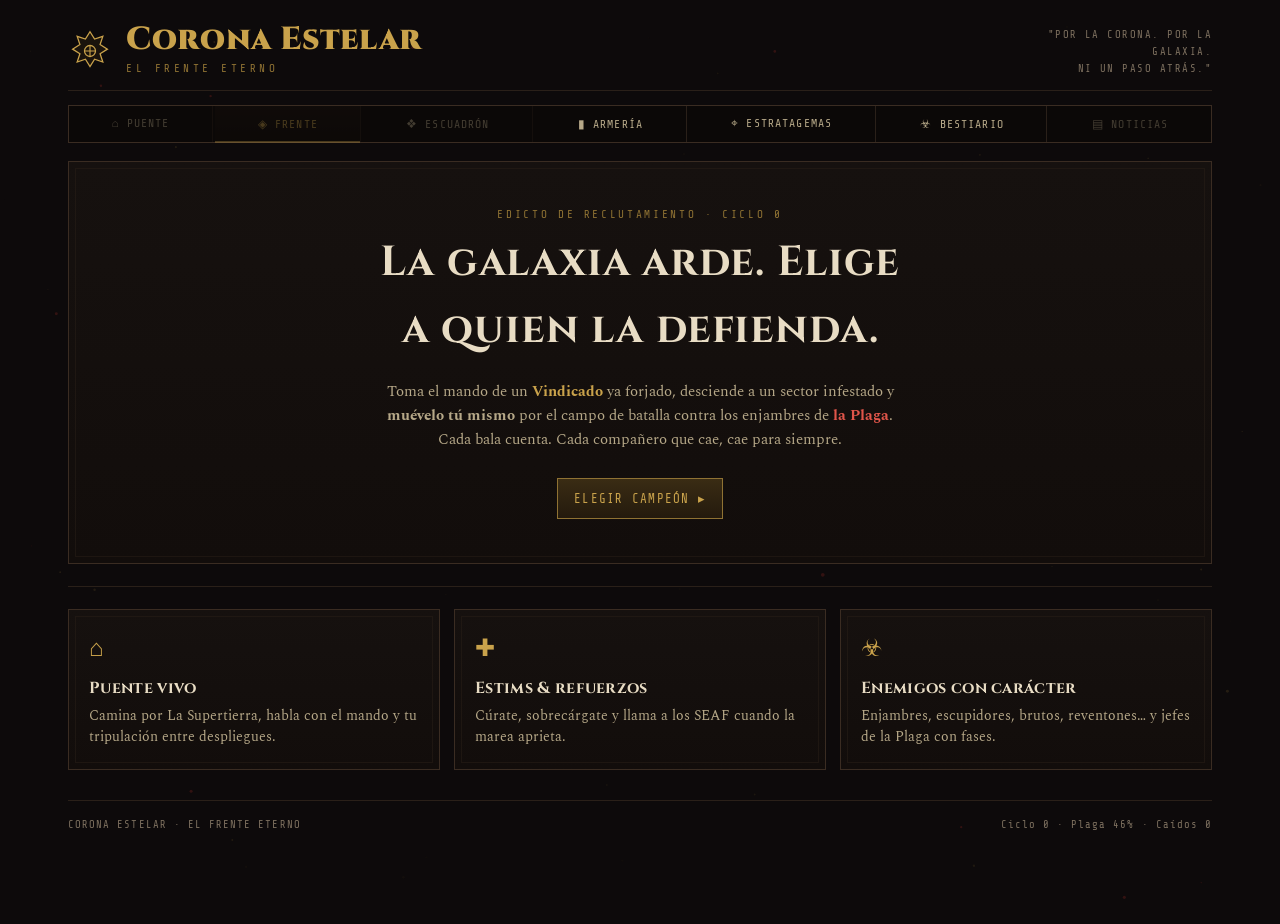
==== corona-estelar.html @ bea24ed5 "Add hidden easter egg linking to the Corona Estelar game Bundle the user's game (from the dnd-helldi" ====
<!DOCTYPE html>
<html lang="es">
<head>
<meta charset="utf-8">
<meta name="viewport" content="width=device-width, initial-scale=1">
<title>Corona Estelar</title>
<meta name="description" content="Shooter táctico top-down de guerra galáctica: mueve a tu Vindicado, elige base y armas, enfréntate a enjambres, brutos y jefes de la Plaga en un frente compartido." />
<style>
  @import url('https://fonts.googleapis.com/css2?family=Cinzel:wght@500;700;900&family=Spectral:ital,wght@0,400;0,600;1,400&family=Share+Tech+Mono&display=swap');
  :root{
    --void:#0d0a0b; --panel:#16110f; --panel-2:#1e1714; --line:#3a2c22; --line-soft:#2a2019;
    --gold:#c9a24b; --gold-dim:#8f7233; --crimson:#b3312b; --crimson-lit:#e0554a;
    --plague:#4fd6b8; --plague-dim:#2f8f79; --parch:#e8dcc4; --parch-dim:#b6a888; --ash:#7c6f5e;
    --ok:#7fb069; --warn:#d99a2b; --bad:#cf4b3f;
    --mono:'Share Tech Mono',ui-monospace,monospace; --serif:'Spectral',Georgia,serif; --display:'Cinzel',serif;
    --maxw:1180px;
  }
  *{box-sizing:border-box}
  html{scroll-behavior:smooth}
  body{margin:0;background:var(--void);color:var(--parch);font-family:var(--serif);line-height:1.6;-webkit-font-smoothing:antialiased}
  #stars{position:fixed;inset:0;z-index:0;pointer-events:none;opacity:.45}
  .app{position:relative;z-index:1;max-width:var(--maxw);margin:0 auto;padding:0 18px 90px}
  a{color:var(--gold)}
  h1,h2,h3{font-family:var(--display);text-wrap:balance;margin:0;letter-spacing:.02em}
  .mono{font-family:var(--mono)}
  .label{font-family:var(--mono);text-transform:uppercase;letter-spacing:.18em;font-size:11px;color:var(--ash)}
  .gold{color:var(--gold)}.crimson{color:var(--crimson-lit)}.plague{color:var(--plague)}.dim{color:var(--ash)}

  header.top{padding:24px 0 12px;border-bottom:1px solid var(--line-soft);margin-bottom:14px;display:flex;align-items:flex-end;justify-content:space-between;gap:16px;flex-wrap:wrap}
  .brand{display:flex;align-items:center;gap:14px}
  .sigil{width:44px;height:44px;flex:none}
  .brand h1{font-size:clamp(22px,4vw,32px);font-weight:900;color:var(--gold);line-height:1}
  .brand .sub{font-family:var(--mono);font-size:11px;letter-spacing:.32em;color:var(--gold-dim);text-transform:uppercase;margin-top:4px}
  .oath{font-family:var(--mono);font-size:10.5px;letter-spacing:.14em;color:var(--ash);max-width:230px;text-align:right}

  nav.tabs{display:flex;flex-wrap:wrap;gap:2px;margin-bottom:18px;border:1px solid var(--line);background:#0b0807}
  nav.tabs button{flex:1 1 auto;background:transparent;border:0;border-right:1px solid var(--line-soft);color:var(--parch-dim);font-family:var(--mono);text-transform:uppercase;letter-spacing:.1em;font-size:11.5px;padding:11px 8px;cursor:pointer;transition:.15s;position:relative;white-space:nowrap}
  nav.tabs button:last-child{border-right:0}
  nav.tabs button:hover{color:var(--parch);background:#120d0b}
  nav.tabs button[aria-current="true"]{color:var(--gold);background:linear-gradient(180deg,#1b1310,#120d0b)}
  nav.tabs button[aria-current="true"]::after{content:"";position:absolute;left:0;right:0;bottom:-1px;height:2px;background:var(--gold)}
  nav.tabs button:disabled{opacity:.32;cursor:not-allowed}

  .hud{display:grid;grid-template-columns:1.3fr 1fr;gap:12px;margin-bottom:20px}
  .vitals{display:flex;gap:18px;flex-wrap:wrap;align-items:center}
  .avatar{width:44px;height:44px;border:1px solid var(--line);background:#0b0807;display:grid;place-items:center;font-size:22px;flex:none}
  .vitals .who .name{font-family:var(--display);font-weight:700;font-size:17px;color:var(--parch)}
  .vitals .who .role{font-family:var(--mono);font-size:10.5px;letter-spacing:.1em;color:var(--ash);text-transform:uppercase}
  .meters{display:flex;gap:16px;flex-wrap:wrap;flex:1;min-width:180px}
  .meter{flex:1;min-width:110px}
  .meter .cap{display:flex;justify-content:space-between;font-family:var(--mono);font-size:10.5px;letter-spacing:.08em;color:var(--ash);margin-bottom:4px}
  .bar{height:8px;background:#0b0807;border:1px solid var(--line-soft);overflow:hidden}
  .bar > i{display:block;height:100%;transition:width .4s ease}
  .bar.hp > i{background:linear-gradient(90deg,var(--crimson),var(--crimson-lit))}
  .bar.moral > i{background:linear-gradient(90deg,var(--gold-dim),var(--gold))}
  .bar.lib > i{background:linear-gradient(90deg,var(--plague-dim),var(--plague))}

  .card{background:linear-gradient(180deg,var(--panel),#120d0b);border:1px solid var(--line);position:relative}
  .card::before{content:"";position:absolute;top:6px;left:6px;right:6px;bottom:6px;border:1px solid var(--line-soft);pointer-events:none;opacity:.5}
  .pad{padding:20px}
  .grid{display:grid;gap:14px}
  .g2{grid-template-columns:repeat(2,1fr)} .g3{grid-template-columns:repeat(3,1fr)}
  section.view{animation:fade .35s ease}
  @keyframes fade{from{opacity:0;transform:translateY(6px)}to{opacity:1;transform:none}}
  .eyebrow{font-family:var(--mono);text-transform:uppercase;letter-spacing:.24em;font-size:11px;color:var(--gold-dim);margin-bottom:6px}
  h2.title{font-size:clamp(20px,3.4vw,30px);color:var(--parch);margin-bottom:4px}
  p.lede{color:var(--parch-dim);font-size:15px;max-width:64ch}
  hr.rule{border:0;border-top:1px solid var(--line-soft);margin:22px 0}

  .btn{font-family:var(--mono);text-transform:uppercase;letter-spacing:.1em;font-size:12.5px;background:#0b0807;color:var(--parch);border:1px solid var(--line);padding:12px 16px;cursor:pointer;transition:.15s}
  .btn:hover{border-color:var(--gold-dim);color:var(--gold);box-shadow:0 0 0 1px var(--gold-dim) inset}
  .btn.primary{background:linear-gradient(180deg,#3a2c14,#241a0d);border-color:var(--gold-dim);color:var(--gold)}
  .btn.primary:hover{box-shadow:0 0 18px -6px var(--gold)}
  .btn.danger:hover{border-color:var(--crimson);color:var(--crimson-lit);box-shadow:0 0 0 1px var(--crimson) inset}
  .btn:disabled{opacity:.4;cursor:not-allowed}
  .btnrow{display:flex;gap:10px;flex-wrap:wrap}

  .opt{border:1px solid var(--line);background:var(--panel);padding:14px 15px;cursor:pointer;transition:.15s;position:relative}
  .opt:hover{border-color:var(--gold-dim);background:var(--panel-2)}
  .opt[aria-pressed="true"]{border-color:var(--gold);box-shadow:0 0 0 1px var(--gold) inset,0 0 24px -12px var(--gold)}
  .opt[aria-pressed="true"]::after{content:"◆";position:absolute;top:10px;right:12px;color:var(--gold);font-size:12px}
  .opt .nm{font-family:var(--display);font-weight:700;font-size:16px;color:var(--parch);display:flex;align-items:center;gap:8px}
  .opt .tag{font-family:var(--mono);font-size:10px;letter-spacing:.08em;color:var(--ash);text-transform:uppercase}
  .opt .desc{font-size:13.5px;color:var(--parch-dim);margin-top:5px}
  .opt .stats{font-family:var(--mono);font-size:11.5px;color:var(--gold-dim);margin-top:7px;letter-spacing:.03em}

  input.field{width:100%;background:#0b0807;border:1px solid var(--line);color:var(--parch);font-family:var(--mono);font-size:15px;padding:12px 14px;letter-spacing:.04em}
  input.field:focus{outline:none;border-color:var(--gold-dim);box-shadow:0 0 0 1px var(--gold-dim) inset}

  .sectors{display:grid;grid-template-columns:repeat(auto-fill,minmax(210px,1fr));gap:12px}
  .sector{border:1px solid var(--line);background:linear-gradient(180deg,var(--panel),#0e0a09);padding:14px;cursor:pointer;transition:.15s;position:relative;overflow:hidden}
  .sector:hover{border-color:var(--gold-dim);transform:translateY(-2px)}
  .sector .nm{font-family:var(--display);font-weight:700;font-size:15px}
  .sector .co{font-family:var(--mono);font-size:10px;letter-spacing:.1em;color:var(--ash);text-transform:uppercase}
  .sector .thr{font-family:var(--mono);font-size:10.5px;letter-spacing:.06em;margin:8px 0 6px}
  .sector.lost{opacity:.72;filter:saturate(.5)}
  .sector.lost::after{content:"CAÍDO";position:absolute;top:9px;right:10px;font-family:var(--mono);font-size:10px;letter-spacing:.15em;color:var(--crimson-lit)}
  .sector.liber::after{content:"LIBERADO";position:absolute;top:9px;right:10px;font-family:var(--mono);font-size:10px;letter-spacing:.12em;color:var(--plague)}
  .ctlbar{height:6px;background:#2a1210;border:1px solid var(--line-soft);overflow:hidden}
  .ctlbar > i{display:block;height:100%;background:linear-gradient(90deg,var(--gold-dim),var(--gold))}

  .chips{display:flex;flex-wrap:wrap;gap:8px}
  .chip{font-family:var(--mono);font-size:11px;letter-spacing:.05em;border:1px solid var(--line);padding:5px 10px;color:var(--parch-dim)}
  .chip.medal{border-color:var(--gold-dim);color:var(--gold)}
  .chip.on{border-color:var(--gold);color:var(--gold);box-shadow:0 0 0 1px var(--gold) inset}

  .squad{display:grid;grid-template-columns:repeat(auto-fill,minmax(150px,1fr));gap:10px}
  .trooper{border:1px solid var(--line-soft);background:#0b0807;padding:10px 12px}
  .trooper .tn{font-family:var(--display);font-size:14px;font-weight:700}
  .trooper .tr{font-family:var(--mono);font-size:10px;letter-spacing:.08em;color:var(--ash);text-transform:uppercase}
  .trooper.dead{opacity:.5}.trooper.dead .tn{text-decoration:line-through;color:var(--crimson-lit)}
  .trooper .thp{height:5px;background:#2a1210;margin-top:7px;border:1px solid var(--line-soft)}
  .trooper .thp > i{display:block;height:100%;background:var(--crimson-lit)}

  .ticker{border:1px solid var(--line);background:#0b0807;overflow:hidden;white-space:nowrap;margin-bottom:16px}
  .ticker .run{display:inline-block;padding:9px 0;font-family:var(--mono);font-size:12.5px;letter-spacing:.08em;color:var(--gold);animation:scroll 34s linear infinite}
  .ticker .run span{margin:0 26px}
  @keyframes scroll{from{transform:translateX(0)}to{transform:translateX(-50%)}}
  .bulletin{border-bottom:1px solid var(--line-soft);padding:14px 0;display:grid;gap:5px}
  .bulletin .meta{font-family:var(--mono);font-size:10.5px;letter-spacing:.1em;color:var(--ash);text-transform:uppercase;display:flex;gap:12px}
  .bulletin .hl{font-family:var(--display);font-weight:700;font-size:16px;color:var(--parch)}
  .bulletin .bd{font-size:14px;color:var(--parch-dim)}
  .bulletin.war .hl{color:var(--crimson-lit)} .bulletin.win .hl{color:var(--plague)}

  .center{text-align:center}
  .muted-box{border:1px dashed var(--line);padding:22px;text-align:center;color:var(--ash);font-family:var(--mono);font-size:13px;letter-spacing:.05em}
  footer.foot{margin-top:30px;padding-top:16px;border-top:1px solid var(--line-soft);font-family:var(--mono);font-size:10.5px;letter-spacing:.1em;color:var(--ash);display:flex;justify-content:space-between;flex-wrap:wrap;gap:10px}

  /* ============ ARENA ============ */
  .arena-wrap{position:relative;border:1px solid var(--line);background:#080606;overflow:hidden;touch-action:none;user-select:none}
  #game{display:block;width:100%;height:auto}
  .hud-top{position:absolute;top:0;left:0;right:0;display:flex;justify-content:space-between;align-items:flex-start;padding:10px 12px;pointer-events:none;gap:10px}
  .hud-box{background:rgba(8,6,6,.72);border:1px solid var(--line-soft);padding:7px 10px;font-family:var(--mono);font-size:11px;letter-spacing:.06em;color:var(--parch-dim);backdrop-filter:blur(2px)}
  .hud-box b{color:var(--parch)}
  .hp-strip{height:9px;width:190px;max-width:38vw;background:#2a1210;border:1px solid var(--line-soft);margin-top:5px;overflow:hidden}
  .hp-strip > i{display:block;height:100%;background:linear-gradient(90deg,var(--crimson),var(--crimson-lit));transition:width .12s}
  .boss-strip{position:absolute;top:64px;left:50%;transform:translateX(-50%);width:min(560px,84%);pointer-events:none;text-align:center}
  .boss-strip .bn{font-family:var(--display);font-weight:700;color:var(--crimson-lit);letter-spacing:.1em;font-size:14px;text-shadow:0 0 10px #000}
  .boss-strip .bb{height:12px;background:#1a0c0b;border:1px solid var(--crimson);margin-top:4px;overflow:hidden}
  .boss-strip .bb > i{display:block;height:100%;background:linear-gradient(90deg,#5a1512,var(--crimson),var(--plague));transition:width .15s}
  .hud-bottom{position:absolute;bottom:0;left:0;right:0;display:flex;justify-content:space-between;align-items:flex-end;padding:10px 12px;pointer-events:none;gap:10px}
  .weapon-box{background:rgba(8,6,6,.72);border:1px solid var(--line-soft);padding:8px 12px;font-family:var(--mono)}
  .weapon-box .wn{color:var(--gold);font-size:13px;letter-spacing:.06em}
  .weapon-box .wa{color:var(--parch-dim);font-size:12px;margin-top:2px}
  .weapon-box .wa.reloading{color:var(--warn)}
  .keys-hint{font-family:var(--mono);font-size:10.5px;color:var(--ash);letter-spacing:.05em;text-align:right;line-height:1.7}
  .arena-toast{position:absolute;top:34%;left:50%;transform:translateX(-50%);font-family:var(--display);font-weight:900;font-size:clamp(22px,5vw,40px);letter-spacing:.06em;color:var(--gold);text-shadow:0 0 24px #000,0 0 8px var(--gold-dim);pointer-events:none;opacity:0;text-align:center}
  .arena-toast.show{animation:toast 2.1s ease forwards}
  @keyframes toast{0%{opacity:0;transform:translate(-50%,10px) scale(.9)}15%{opacity:1;transform:translate(-50%,0) scale(1)}80%{opacity:1}100%{opacity:0}}
  .over{position:absolute;inset:0;background:rgba(6,4,4,.9);display:grid;place-items:center;text-align:center;padding:24px;z-index:5}
  .over h2{font-size:clamp(26px,6vw,44px);letter-spacing:.05em}
  .over.defeat h2{color:var(--crimson-lit)} .over.victory h2{color:var(--gold)}
  .over p{color:var(--parch-dim);font-size:15px;margin:14px auto 22px;max-width:44ch}
  .pausebtn{pointer-events:auto}
  /* touch controls */
  .touch-only{display:none}
  @media (pointer:coarse){ .touch-only{display:block} .desktop-only{display:none} }
  .joy{position:absolute;bottom:16px;left:16px;width:120px;height:120px;border:1px solid var(--line-soft);border-radius:50%;background:rgba(20,14,12,.4);pointer-events:auto;z-index:4}
  .joy .stick{position:absolute;width:52px;height:52px;border-radius:50%;background:rgba(201,162,75,.35);border:1px solid var(--gold-dim);left:34px;top:34px}
  .fire{position:absolute;bottom:22px;right:20px;width:96px;height:96px;border-radius:50%;border:1px solid var(--crimson);background:rgba(120,20,18,.35);color:var(--parch);font-family:var(--mono);font-size:12px;letter-spacing:.1em;pointer-events:auto;z-index:4}
  .swapbtn{position:absolute;bottom:130px;right:34px;width:64px;height:64px;border-radius:50%;border:1px solid var(--gold-dim);background:rgba(40,30,14,.4);color:var(--gold);font-family:var(--mono);font-size:11px;pointer-events:auto;z-index:4}

  /* ============ LOBBY / PUENTE ============ */
  .hub-wrap{position:relative;border:1px solid var(--line);background:radial-gradient(120% 90% at 50% 0%,#141a22 0%,#0a0b0f 55%,#080606 100%);overflow:hidden;touch-action:none;user-select:none;box-shadow:inset 0 0 120px rgba(0,0,0,.6)}
  #hub{display:block;width:100%;height:auto}
  .hub-banner{position:absolute;top:0;left:0;right:0;display:flex;justify-content:space-between;align-items:flex-start;padding:12px 14px;pointer-events:none;gap:10px}
  .hub-name{font-family:var(--display);font-weight:900;font-size:clamp(15px,2.4vw,20px);color:var(--gold);letter-spacing:.06em;text-shadow:0 0 16px #000}
  .hub-name small{display:block;font-family:var(--mono);font-size:10px;letter-spacing:.28em;color:var(--gold-dim);font-weight:400;margin-top:2px}
  .hub-hint{position:absolute;bottom:12px;left:0;right:0;text-align:center;font-family:var(--mono);font-size:11px;letter-spacing:.06em;color:var(--ash);pointer-events:none;text-shadow:0 0 8px #000}
  .prompt{position:absolute;transform:translate(-50%,-100%);background:rgba(8,6,6,.9);border:1px solid var(--gold-dim);padding:6px 12px;font-family:var(--mono);font-size:11.5px;letter-spacing:.05em;color:var(--gold);white-space:nowrap;pointer-events:none;box-shadow:0 0 18px -6px var(--gold);opacity:0;transition:opacity .12s}
  .prompt.show{opacity:1}
  .prompt b{color:var(--parch)}

  /* NPC dialogue modal */
  .dialog{position:absolute;inset:0;background:rgba(6,5,7,.82);display:grid;place-items:end center;padding:0 0 4%;z-index:6;animation:fade .2s}
  .dialog .box{width:min(680px,92%);background:linear-gradient(180deg,#161018,#0c0910);border:1px solid var(--line);padding:0;box-shadow:0 20px 60px -20px #000}
  .dialog .top{display:flex;gap:14px;align-items:center;padding:16px 18px;border-bottom:1px solid var(--line-soft);background:linear-gradient(180deg,rgba(201,162,75,.06),transparent)}
  .dialog .who .nm{font-family:var(--display);font-weight:700;font-size:18px;color:var(--parch)}
  .dialog .who .rl{font-family:var(--mono);font-size:10.5px;letter-spacing:.16em;text-transform:uppercase;color:var(--gold-dim);margin-top:2px}
  .dialog .line{padding:18px;font-family:var(--serif);font-size:16px;font-style:italic;color:var(--parch);line-height:1.6}
  .dialog .line::before{content:"“";color:var(--gold-dim);font-size:22px;margin-right:2px}
  .dialog .acts{display:flex;gap:10px;flex-wrap:wrap;padding:0 18px 18px}
  .portrait{width:60px;height:60px;flex:none;border:1px solid var(--line);background:#0b0807;border-radius:2px}

  /* Estims HUD */
  .stim-tray{display:flex;gap:6px;background:rgba(8,6,6,.72);border:1px solid var(--line-soft);padding:6px 8px}
  .stim-pip{display:flex;flex-direction:column;align-items:center;gap:2px;font-family:var(--mono);min-width:30px}
  .stim-pip .ic{font-size:15px;line-height:1}
  .stim-pip .cg{font-size:10px;color:var(--parch-dim)}
  .stim-pip .kb{font-size:8.5px;color:var(--ash);letter-spacing:.04em}
  .stim-pip.empty{opacity:.32}
  .reinf-box{background:rgba(8,6,6,.72);border:1px solid var(--line-soft);padding:6px 10px;font-family:var(--mono);font-size:10.5px;letter-spacing:.05em;color:var(--parch-dim);text-align:center}
  .reinf-box b{color:var(--gold)} .reinf-box.ready b{color:var(--plague)}
  .hud-mid{position:absolute;left:50%;bottom:12px;transform:translateX(-50%);display:flex;gap:8px;align-items:flex-end;pointer-events:none;flex-wrap:wrap;justify-content:center;max-width:96%}

  /* Radio feed */
  .radio{position:absolute;left:12px;top:96px;bottom:auto;width:min(290px,46%);display:flex;flex-direction:column;gap:4px;pointer-events:none;z-index:2}
  .radio .msg{font-family:var(--mono);font-size:11px;letter-spacing:.02em;background:rgba(8,6,6,.7);border-left:2px solid var(--gold-dim);padding:4px 8px;color:var(--parch-dim);animation:fade .2s}
  .radio .msg b{font-weight:400}

  .stimbtn{position:absolute;bottom:130px;right:110px;width:60px;height:60px;border-radius:50%;border:1px solid var(--ok);background:rgba(30,60,30,.4);color:var(--ok);font-family:var(--mono);font-size:11px;pointer-events:auto;z-index:4}
  .reinfbtn{position:absolute;bottom:200px;right:34px;width:60px;height:60px;border-radius:50%;border:1px solid var(--plague-dim);background:rgba(20,50,44,.4);color:var(--plague);font-family:var(--mono);font-size:10px;pointer-events:auto;z-index:4}
  .stratbtn{position:absolute;bottom:200px;right:110px;width:60px;height:60px;border-radius:50%;border:1px solid var(--gold-dim);background:rgba(40,30,14,.4);color:var(--gold);font-family:var(--mono);font-size:10px;pointer-events:auto;z-index:4}

  /* ============ MAPA GALÁCTICO ============ */
  .galaxy-wrap{position:relative;border:1px solid var(--line);background:radial-gradient(120% 100% at 50% 46%,#0a1018 0%,#070a10 45%,#050406 100%);overflow:hidden;touch-action:none;user-select:none}
  #galaxy{display:block;width:100%;height:auto;cursor:crosshair}
  .gx-top{position:absolute;top:0;left:0;right:0;display:flex;justify-content:space-between;align-items:flex-start;padding:12px 14px;pointer-events:none;gap:10px}
  .gx-title{font-family:var(--display);font-weight:900;font-size:clamp(15px,2.4vw,20px);color:var(--gold);letter-spacing:.06em;text-shadow:0 0 16px #000}
  .gx-title small{display:block;font-family:var(--mono);font-size:10px;letter-spacing:.26em;color:var(--gold-dim);font-weight:400;margin-top:2px}
  .gx-legend{display:flex;flex-wrap:wrap;gap:8px 14px;justify-content:flex-end;font-family:var(--mono);font-size:10px;letter-spacing:.05em;color:var(--parch-dim)}
  .gx-legend i{display:inline-block;width:9px;height:9px;margin-right:5px;vertical-align:-1px;border-radius:2px}
  .gx-tip{position:absolute;transform:translate(-50%,-115%);background:rgba(8,10,14,.94);border:1px solid var(--gold-dim);padding:8px 12px;min-width:150px;pointer-events:none;opacity:0;transition:opacity .1s;box-shadow:0 0 26px -8px var(--gold);z-index:3}
  .gx-tip.show{opacity:1}
  .gx-tip .tn{font-family:var(--display);font-weight:700;font-size:14px;color:var(--parch)}
  .gx-tip .tc{font-family:var(--mono);font-size:10px;letter-spacing:.1em;text-transform:uppercase;margin-top:2px}
  .gx-tip .tbar{height:5px;background:#2a1210;border:1px solid var(--line-soft);margin-top:6px;overflow:hidden}
  .gx-tip .tbar>i{display:block;height:100%;background:linear-gradient(90deg,var(--gold-dim),var(--gold))}
  .gx-tip .th{font-family:var(--mono);font-size:10px;color:var(--gold);margin-top:6px;letter-spacing:.04em}
  .gx-foot{position:absolute;bottom:10px;left:0;right:0;text-align:center;font-family:var(--mono);font-size:10.5px;letter-spacing:.06em;color:var(--ash);pointer-events:none;text-shadow:0 0 8px #000}

  @media(max-width:720px){ .hud{grid-template-columns:1fr} .g2,.g3{grid-template-columns:1fr} .oath{display:none} }
  @media(prefers-reduced-motion:reduce){ *{animation-duration:.001ms!important} .ticker .run{animation:none} }
</style>

<canvas id="stars"></canvas>
<div class="app" id="app"></div>

<script>
/* =====================================================================
   CORONA ESTELAR — El Frente Eterno  ·  shooter táctico top-down
   ===================================================================== */
const $=(s,el=document)=>el.querySelector(s);
const rnd=(n)=>Math.floor(Math.random()*n);
const rr=(a,b)=>a+Math.random()*(b-a);
const pick=(a)=>a[rnd(a.length)];
const clamp=(v,a=0,b=100)=>Math.max(a,Math.min(b,v));
const dist=(x1,y1,x2,y2)=>Math.hypot(x2-x1,y2-y1);
const esc=(s)=>String(s).replace(/[&<>"]/g,m=>({'&':'&amp;','<':'&lt;','>':'&gt;','"':'&quot;'}[m]));
const REDUCE=matchMedia("(prefers-reduced-motion:reduce)").matches;
function clampByte(v){return Math.max(0,Math.min(255,v|0));}
function shade(hex,amt){ let h=String(hex).replace('#',''); if(h.length===3)h=h.split('').map(c=>c+c).join(''); const r=clampByte(parseInt(h.slice(0,2),16)+amt),g=clampByte(parseInt(h.slice(2,4),16)+amt),b=clampByte(parseInt(h.slice(4,6),16)+amt); return `rgb(${r},${g},${b})`; }

/* ---------- BASES DE PERSONAJE (pre-hechas) ---------- */
const BASES={
  centinela:{nm:"Centinela del Trono", ico:"♛", tag:"Equilibrado · leal", col:"#c9a24b",
    lore:"Humano del Trono, columna del frente. Ni el más fuerte ni el más rápido, pero nunca se quiebra.",
    hp:120, speed:200, dmgMult:1, primary:"fusil",
    passive:{nm:"Fe del Trono", txt:"Revive a un compañero caído una vez por despliegue."}},
  rompemuros:{nm:"Rompemuros de Karr", ico:"⛨", tag:"Tanque · lento", col:"#b98a3a",
    lore:"Enano de Karr-Duhn con placa de asedio. Camina despacio hacia la muerte y la aguanta.",
    hp:190, speed:150, dmgMult:1, primary:"escopeta",
    passive:{nm:"Piel de mena", txt:"Recibe 30% menos daño de contacto."}},
  cazador:{nm:"Cazador de Sombraverde", ico:"❦", tag:"Ágil · frágil", col:"#a9c98a",
    lore:"Silvano de ojo frío. Rápido, mortal a distancia, pero cae si lo atrapan.",
    hp:90, speed:250, dmgMult:1.15, primary:"rifle",
    passive:{nm:"Paso de sombra", txt:"Esquiva (Espacio) con recarga más corta y más distancia."}},
  coloso:{nm:"Coloso de Piedra", ico:"⛰", tag:"Titánico · pesado", col:"#8f7f66",
    lore:"Sangre de gigante. Un muro andante con un cañón por brazo.",
    hp:240, speed:135, dmgMult:1, primary:"canon",
    passive:{nm:"Carne de titán", txt:"Vida enorme; empuja a los enemigos pequeños al chocar."}},
  marcado:{nm:"Marcado", ico:"☣", tag:"Corrupto · temido", col:"#7ad6b0",
    lore:"Tocado por la Plaga y aún leal. Su sangre infecta le abre puertas que a otros los matan.",
    hp:130, speed:205, dmgMult:1, primary:"lanzaesporas",
    passive:{nm:"Sangre infecta", txt:"Inmune al daño de esporas; +25% de daño a toda la Plaga."}},
  automata:{nm:"Autómata del Gremio", ico:"⚙", tag:"Frío · constante", col:"#c2b280",
    lore:"Alma de latón de la Comunión de Hierro. No siente miedo. Dispara sin fin.",
    hp:150, speed:185, dmgMult:1, primary:"repetidor",
    passive:{nm:"Corazón de reloj", txt:"Recarga un 25% más rápido y no sufre penalización por daño."}},
};

/* ---------- ARMAS ---------- */
const WEAPONS={
  fusil:{nm:"Fusil de Cadena", ico:"▮", dmg:15, cd:.12, spd:820, spread:.045, pellets:1, mag:30, reload:1.3, life:1.0, col:"#ffe6a3", desc:"Automático fiable. El pan de cada Vindicado."},
  escopeta:{nm:"Escopeta de Asedio", ico:"⛒", dmg:9, cd:.62, spd:720, spread:.25, pellets:8, mag:6, reload:1.9, life:.42, col:"#ffcf8a", desc:"Devastadora de cerca. Inútil de lejos."},
  rifle:{nm:"Rifle de Precisión", ico:"♦", dmg:58, cd:.78, spd:1300, spread:.006, pellets:1, mag:5, reload:1.6, life:1.2, pierce:true, col:"#fff2c8", desc:"Un disparo, un objetivo. Atraviesa filas."},
  canon:{nm:"Cañón Pesado", ico:"◉", dmg:44, cd:1.0, spd:560, spread:.03, pellets:1, mag:4, reload:2.2, life:1.4, splash:78, splashDmg:26, col:"#ffb066", desc:"Proyectil explosivo. Limpia multitudes."},
  repetidor:{nm:"Repetidor de Latón", ico:"▪", dmg:8, cd:.07, spd:860, spread:.075, pellets:1, mag:60, reload:2.0, life:.9, col:"#ffe6a3", desc:"Cadencia infinita, daño modesto. Muerte por mil cortes."},
  lanzaesporas:{nm:"Lanzaesporas", ico:"✷", dmg:24, cd:.85, spd:600, spread:.02, pellets:1, mag:8, reload:1.7, life:1.3, splash:92, splashDmg:18, plagueBonus:1.5, col:"#7ad6b0", desc:"Carga de éter en área. Extra letal contra la Plaga."},
};

/* ---------- ENEMIGOS ---------- */
/* ---------- Facciones enemigas ---------- */
const FACTIONS={
  plaga: {nm:"La Plaga",            col:"#4fd6b8", accent:"#8fd66a", shape:"bug",  boss:"reina",    blurb:"Marea de carne infecta que devora mundos enteros."},
  legion:{nm:"La Legión de Hierro", col:"#d6742b", accent:"#e0554a", shape:"bot",  boss:"forjador", blurb:"Autómatas herejes que niegan a la Corona y forjan su propio dominio."},
  coro:  {nm:"El Coro Pálido",      col:"#9a7be0", accent:"#7ad6d6", shape:"void", boss:"heraldo",  blurb:"Mentes del vacío que susurran locura y consumen la luz."},
};
function facOf(s){ return FACTIONS[s&&s.fac] || FACTIONS.plaga; }
function rosterOf(fac){ return Object.keys(ENEMIES).filter(k=>ENEMIES[k].fac===fac); }

const ENEMIES={
  /* La Plaga */
  esporling:{nm:"Esporling", fac:"plaga", shape:"bug", r:12,hp:18,speed:150,dmg:7,behavior:"chase",col:"#4fd6b8",desc:"Cría de la Plaga. Débil sola, letal en enjambre."},
  escupidor:{nm:"Escupidor", fac:"plaga", shape:"bug", r:15,hp:34,speed:74,dmg:11,behavior:"ranged",range:320,fireCd:1.7,projSpd:300,col:"#3fb6a8",desc:"Bombardea esporas desde lejos y mantiene la distancia."},
  bruto:{nm:"Bruto", fac:"plaga", shape:"bug", r:26,hp:150,speed:66,dmg:24,behavior:"chase",armor:4,col:"#b3312b",desc:"Montaña de carne acorazada. Lento pero aplasta."},
  reventon:{nm:"Reventón", fac:"plaga", shape:"bug", r:16,hp:40,speed:132,dmg:10,behavior:"chase",explode:{r:96,dmg:34},col:"#8fd66a",desc:"Corre hacia ti y estalla en una nube tóxica al morir."},
  infectado:{nm:"Infectado", fac:"plaga", shape:"bug", r:14,hp:58,speed:104,dmg:9,behavior:"kite",range:250,fireCd:1.2,burst:3,projSpd:360,col:"#c76b52",desc:"Soldado caído, ahora esclavo de la Plaga. Dispara en ráfagas."},
  /* La Legión de Hierro */
  zumbador:{nm:"Zumbador", fac:"legion", shape:"bot", r:11,hp:22,speed:188,dmg:8,behavior:"chase",col:"#e0894a",desc:"Dron de asalto veloz. Cae fácil, pero nunca viene solo."},
  fusilbot:{nm:"Fusilbot", fac:"legion", shape:"bot", r:14,hp:52,speed:96,dmg:9,behavior:"kite",range:300,fireCd:1.0,burst:3,projSpd:430,col:"#d6742b",desc:"Autómata de línea. Ráfagas de plasma sin descanso."},
  lancero:{nm:"Lancero de Hierro", fac:"legion", shape:"bot", r:16,hp:74,speed:70,dmg:16,behavior:"ranged",range:390,fireCd:1.9,projSpd:520,col:"#b85a22",desc:"Cañón andante. Un disparo pesado que castiga la cobertura."},
  acorazado:{nm:"Acorazado", fac:"legion", shape:"bot", r:27,hp:205,speed:58,dmg:26,behavior:"chase",armor:7,col:"#8a5a2a",desc:"Tanque con patas. Blindaje que se ríe de tus balas."},
  /* El Coro Pálido */
  acolito:{nm:"Acólito", fac:"coro", shape:"void", r:13,hp:30,speed:150,dmg:9,behavior:"chase",col:"#9a7be0",desc:"Fanático del vacío. Corre hacia ti sin miedo ni razón."},
  vidente:{nm:"Vidente", fac:"coro", shape:"void", r:16,hp:48,speed:60,dmg:13,behavior:"ranged",range:340,fireCd:1.6,projSpd:300,col:"#7ad6d6",desc:"Ojo flotante que escupe luz fría desde la distancia."},
  guardian:{nm:"Guardián Pálido", fac:"coro", shape:"void", r:24,hp:175,speed:64,dmg:22,behavior:"chase",armor:3,col:"#6a4fb0",desc:"Coloso translúcido. Su piel de vacío absorbe el castigo."},
  abismal:{nm:"Abismal", fac:"coro", shape:"void", r:14,hp:54,speed:122,dmg:10,behavior:"kite",range:260,fireCd:1.1,burst:2,projSpd:360,col:"#b59ae6",desc:"Parpadea entre sombras y hostiga desde ángulos imposibles."},
};

/* ---------- Jefes por facción ---------- */
const BOSSES={
  reina:   {nm:"La Reina de la Plaga",  fac:"plaga",  r:58,hp:1500,speed:70,col:"#8f1a16",core:"#4fd6b8",summon:"esporling",summon3:"reventon",ranged:false},
  forjador:{nm:"El Forjador de Hierro", fac:"legion", r:62,hp:1900,speed:64,col:"#5a3a1a",core:"#e0554a",summon:"zumbador",summon3:"fusilbot",ranged:true},
  heraldo: {nm:"El Heraldo Pálido",     fac:"coro",   r:56,hp:1650,speed:76,col:"#3a2a5a",core:"#9a7be0",summon:"acolito",summon3:"guardian",ranged:true},
};

/* ---------- Biomas de combate ---------- */
const BIOMES={
  velo:  {nm:"Campos de Sangre",    floor:"#160b0b",floor2:"#0a0605",grid:"rgba(179,49,43,.12)", border:"rgba(224,85,74,.55)", cover:"#2a1512",coverTop:"rgba(224,85,74,.14)", ambient:"ember", amb:"rgba(224,85,74,.55)", props:"spikes"},
  osario:{nm:"Osario de Vhal",      floor:"#12100b",floor2:"#0a0908",grid:"rgba(201,162,75,.09)",border:"rgba(150,132,96,.5)",  cover:"#241f16",coverTop:"rgba(232,220,196,.10)",ambient:"dust",  amb:"rgba(190,176,140,.5)", props:"bones"},
  trono: {nm:"Ciudadela del Trono", floor:"#0e0f15",floor2:"#080a11",grid:"rgba(201,162,75,.14)",border:"rgba(201,162,75,.65)", cover:"#1b1e2a",coverTop:"rgba(201,162,75,.16)",ambient:"none",  amb:"rgba(201,162,75,.4)",  props:"pillars"},
  grieta:{nm:"La Grieta Volcánica", floor:"#150d07",floor2:"#0b0604",grid:"rgba(230,120,40,.12)", border:"rgba(230,120,40,.55)", cover:"#251609",coverTop:"rgba(255,150,70,.16)", ambient:"ember", amb:"rgba(255,140,60,.7)",  props:"lava"},
  faro:  {nm:"Costa Helada de Ael", floor:"#0a1015",floor2:"#060a0e",grid:"rgba(79,214,184,.11)", border:"rgba(120,214,214,.5)", cover:"#122029",coverTop:"rgba(140,220,220,.14)",ambient:"snow",  amb:"rgba(205,232,240,.75)",props:"ice"},
  forja: {nm:"Forja Caída",         floor:"#0f0e0c",floor2:"#080706",grid:"rgba(160,150,150,.09)",border:"rgba(160,146,120,.5)", cover:"#212020",coverTop:"rgba(201,162,75,.12)",ambient:"spark", amb:"rgba(255,200,120,.7)", props:"gears"},
  acero: {nm:"Yunque de Acero",     floor:"#0c0e11",floor2:"#070809",grid:"rgba(160,120,90,.12)", border:"rgba(214,116,43,.5)",  cover:"#1c2026",coverTop:"rgba(214,116,43,.14)", ambient:"spark", amb:"rgba(255,170,90,.7)",  props:"gears"},
  vacio: {nm:"El Vacío Susurrante", floor:"#0c0a14",floor2:"#07050d",grid:"rgba(154,123,224,.12)",border:"rgba(154,123,224,.5)", cover:"#181428",coverTop:"rgba(154,123,224,.16)",ambient:"void",  amb:"rgba(154,123,224,.7)", props:"shards"},
  cristal:{nm:"Prisma de Nael",     floor:"#0a1014",floor2:"#060a0d",grid:"rgba(122,214,214,.12)",border:"rgba(122,214,214,.5)", cover:"#122428",coverTop:"rgba(122,214,214,.16)",ambient:"void",  amb:"rgba(150,230,230,.7)", props:"shards"},
  selva: {nm:"Jardín Podrido",      floor:"#0a120c",floor2:"#060a07",grid:"rgba(79,214,120,.10)", border:"rgba(79,214,120,.5)",  cover:"#132417",coverTop:"rgba(143,214,106,.14)",ambient:"spore", amb:"rgba(143,214,106,.6)", props:"vines"},
  tundra:{nm:"Yermo de Escarcha",   floor:"#0c1014",floor2:"#080b0e",grid:"rgba(180,205,220,.10)",border:"rgba(180,205,220,.45)",cover:"#182028",coverTop:"rgba(200,220,235,.12)",ambient:"snow",  amb:"rgba(215,232,240,.8)", props:"ice"},
  dunas: {nm:"Mar de Ceniza",       floor:"#141009",floor2:"#0b0805",grid:"rgba(201,162,75,.09)", border:"rgba(201,162,75,.45)", cover:"#241d10",coverTop:"rgba(201,162,75,.12)", ambient:"dust",  amb:"rgba(210,180,120,.6)", props:"bones"},
};
const DEFBIOME={nm:"Yermo",floor:"#0d0b0a",floor2:"#080706",grid:"rgba(58,44,34,.5)",border:"rgba(179,49,43,.5)",cover:"#1d1512",coverTop:"rgba(201,162,75,.06)",ambient:"dust",amb:"rgba(160,140,110,.4)",props:"none"};

/* ---------- Tipos de misión (operaciones por planeta) ---------- */
const MISSIONS={
  purga:   {nm:"Exterminio", ico:"☠", tag:"Purga total",        col:"#e0554a", obj:"Aniquila cada forma de la Plaga y derriba a la Reina que anida en el sector.", how:"Sobrevive a las oleadas y mata al jefe."},
  defensa: {nm:"Defensa",    ico:"⛨", tag:"Proteger el reactor",  col:"#c9a24b", obj:"Mantén el Reactor de la Corona en pie contra oleada tras oleada hasta la evacuación.", how:"Aguanta el tiempo · no dejes caer el reactor."},
  asalto:  {nm:"Asalto",     ico:"✷", tag:"Destruir nidos",       col:"#4fd6b8", obj:"Localiza y destruye todos los nidos de la Plaga que infestan el sector.", how:"Dispara a cada nido hasta reventarlo."},
  sabotaje:{nm:"Sabotaje",   ico:"⚡", tag:"Hackear terminales",   col:"#8a6bd6", obj:"Sube el virus del Trono a las terminales de la Plaga y colapsa su red.", how:"Ponte junto a cada terminal para subir el virus."},
};
function missionsFor(id){ const all=["purga","defensa","asalto","sabotaje"]; let h=0; for(const ch of id)h=(h*31+ch.charCodeAt(0))>>>0; const start=h%all.length,out=[]; for(let i=0;i<3;i++)out.push(all[(start+i)%all.length]); return out; }

/* ---------- Planetas de la galaxia ---------- */
const ROMAN=["I","II","III","IV","V","VI","VII","VIII","IX","X","XI","XII","XIII","XIV","XV","XVI","XVII","XVIII","XIX","XX"];
const PLANETS=[
  {id:"velo",   nm:"El Velo Carmesí",   fac:"plaga",  biome:"velo"},
  {id:"osario", nm:"Osario de Vhal",    fac:"plaga",  biome:"osario"},
  {id:"trono",  nm:"Puertas del Trono", fac:"plaga",  biome:"trono"},
  {id:"grieta", nm:"La Grieta Novena",  fac:"plaga",  biome:"grieta"},
  {id:"faro",   nm:"Faro de Ael",       fac:"plaga",  biome:"faro"},
  {id:"jardin", nm:"Jardín Podrido",    fac:"plaga",  biome:"selva"},
  {id:"colmena",nm:"La Gran Colmena",   fac:"plaga",  biome:"selva"},
  {id:"duna",   nm:"Mar de Ceniza",     fac:"plaga",  biome:"dunas"},
  {id:"forja",  nm:"Forja Caída",       fac:"legion", biome:"forja"},
  {id:"acero",  nm:"Yunque de Acero",   fac:"legion", biome:"acero"},
  {id:"clavo",  nm:"El Clavo Ardiente", fac:"legion", biome:"grieta"},
  {id:"muro",   nm:"Muro de Kograd",    fac:"legion", biome:"acero"},
  {id:"tundra", nm:"Yermo de Escarcha", fac:"legion", biome:"tundra"},
  {id:"corte",  nm:"La Corte Muda",     fac:"coro",   biome:"vacio"},
  {id:"prisma", nm:"Prisma de Nael",    fac:"coro",   biome:"cristal"},
  {id:"vigilia",nm:"La Vigilia",        fac:"coro",   biome:"vacio"},
  {id:"abismo", nm:"El Abismo Menor",   fac:"coro",   biome:"cristal"},
  {id:"solmyr", nm:"Bastión de Solmyr", fac:"legion", biome:"trono"},
];
const PLANET_BY_ID={}; PLANETS.forEach((p,i)=>{ p.co="SECTOR "+ROMAN[i]; PLANET_BY_ID[p.id]=p; });
function planetMeta(id){ return PLANET_BY_ID[id]||PLANETS[0]; }

/* ---------- Estratagemas (desbloqueables con Réditos) ---------- */
const STRATAGEMS={
  torreta: {nm:"Torreta Centinela",  ico:"⌖", col:"#c9a24b", cost:0,   cd:32, charges:2, desc:"Despliega una torreta que dispara sola durante 22 s.", free:true},
  resupply:{nm:"Reabastecimiento",   ico:"▮", col:"#7fb069", cost:70,  cd:26, charges:3, desc:"Cápsula con munición completa y un estim de combate."},
  orbital: {nm:"Bombardeo Orbital",  ico:"✷", col:"#e0554a", cost:120, cd:38, charges:2, desc:"Marca un punto (tu puntería): cae fuego orbital tras 1,4 s."},
  escudo:  {nm:"Búnker de Escudo",   ico:"⛨", col:"#4fd6b8", cost:150, cd:44, charges:2, desc:"Cúpula que te vuelve inmune al daño durante 6 s."},
  minas:   {nm:"Campo de Minas",     ico:"◈", col:"#d99a2b", cost:130, cd:34, charges:2, desc:"Siembra minas de proximidad a tu alrededor."},
  napalm:  {nm:"Lluvia de Fuego",    ico:"♨", col:"#ff8c3c", cost:180, cd:40, charges:2, desc:"Prende un área en llamas que abrasa a la Plaga que la pise."},
};
const STRAT_ORDER=["torreta","resupply","orbital","escudo","minas","napalm"];

/* ---------- Subobjetivos opcionales ---------- */
const SUBOBJS={
  muestras: {nm:"Recuperar muestras", ico:"◆", col:"#4fd6b8", n:4, desc:"Recoge las muestras de la Plaga esparcidas por la zona."},
  depositos:{nm:"Destruir depósitos",  ico:"⬢", col:"#e0554a", n:3, desc:"Vuela los depósitos de bilis antes de la extracción."},
};
const SUB_ORDER=["muestras","depositos"];

/* ---------- Personalidad de cada base (voz + frases) ---------- */
const VOICE={
  centinela:{persona:"Firme y paternal", motto:"Formad conmigo. Hoy no caemos.",
    quotes:["La Corona ve cada acto. Que valga la pena.","Aguantad la línea, hermanos.","Nadie se queda atrás. Nadie."]},
  rompemuros:{persona:"Terco como la roca", motto:"Que vengan. Los romperé a todos.",
    quotes:["La piedra no retrocede.","Dos pasos más y os aplasto.","Mi placa ha visto peores días."]},
  cazador:{persona:"Frío y afilado", motto:"Ya estáis muertos. Solo no lo sabéis.",
    quotes:["Un disparo basta.","No me veréis venir.","Silencio. Después, el gatillo."]},
  coloso:{persona:"Lento pero imparable", motto:"Grande. Fuerte. Aquí.",
    quotes:["No… paso… atrás.","Aplastar.","Yo soy el muro."]},
  marcado:{persona:"Amargo y sardónico", motto:"¿Me teméis a mí, o a ellos?",
    quotes:["Su sangre ya es mía.","Útil hoy, quemado mañana. Como siempre.","La Plaga y yo somos viejos conocidos."]},
  automata:{persona:"Preciso y sin emoción", motto:"Objetivo adquirido. Procesando.",
    quotes:["El miedo es una variable que no tengo.","Munición suficiente. Continuando.","Cálculo: victoria probable."]},
};
const SQUAD_PERSONA=["Bocazas","Silencioso","Novato asustado","Veterana curtida","Creyente fervoroso","Bromista","Profesional frío","Superviviente"];

/* ---------- Estimulantes ---------- */
const STIMS={
  combate:{nm:"Estim de Combate", ico:"✚", key:"1", col:"#7fb069", dur:0, charges:3, desc:"Sella heridas al instante: recupera el 40% de tu Vida."},
  furia:{nm:"Estim de Furia", ico:"⚔", key:"2", col:"#e0554a", dur:8, charges:2, desc:"Sobrecarga de agresión: +40% daño y +30% cadencia durante 8 s."},
  vigor:{nm:"Estim de Vigor", ico:"➶", key:"3", col:"#4fd6b8", dur:8, charges:2, desc:"Reflejos acelerados: +45% velocidad y esquiva ágil durante 8 s."},
  coraza:{nm:"Estim de Coraza", ico:"⛨", key:"4", col:"#c9a24b", dur:8, charges:2, desc:"Endurece los tejidos: −50% daño recibido durante 8 s."},
};
const STIM_ORDER=["combate","furia","vigor","coraza"];

/* ---------- Niveles de dificultad ---------- */
const DIFFS=[
  {nm:"Recluta",  ico:"○", cnt:.6, hp:.7, dmg:.58, boss:.7, rew:.8,  desc:"Para foguearse. El enemigo apenas muerde."},
  {nm:"Soldado",  ico:"◔", cnt:.8, hp:.86,dmg:.78, boss:.88,rew:1,   desc:"Un reto justo. Recomendado para empezar."},
  {nm:"Vindicado",ico:"◑", cnt:1,  hp:1,  dmg:1,   boss:1,  rew:1.3, desc:"El frente real. Sin concesiones."},
  {nm:"Élite",    ico:"◕", cnt:1.28,hp:1.2,dmg:1.2, boss:1.28,rew:1.7,desc:"Oleadas densas y golpes duros."},
  {nm:"Infierno", ico:"●", cnt:1.55,hp:1.45,dmg:1.4,boss:1.55,rew:2.2,desc:"Solo para leyendas. No se esperan supervivientes."},
];
function curDiff(){ return DIFFS[Math.max(0,Math.min(DIFFS.length-1, (GAME.difficulty==null?1:GAME.difficulty)))]; }

/* ---------- Refuerzos SEAF (Ejército del Trono) ---------- */
const SEAF={ nm:"SEAF", hp:95, speed:172, dmgMult:.62, col:"#9db0c9", cd:26, count:2, life:34 };

/* ---------- Radio / mensajes ---------- */
const RADIO={
  deploy:["Cápsula en tierra. Bienvenidos al infierno.","Sector caliente, proceded con cautela.","Que la Corona os cubra ahí abajo."],
  wave:["¡Ahí vienen otra vez!","Nueva oleada en el sensor.","¡Manteneos juntos!"],
  low:["¡Estás sangrando, usa un estim!","¡Cúbrete, jefe!","¡Aguanta, voy contigo!"],
  boss:["¡Firma masiva! ¡Es la Reina!","Dioses… mirad el tamaño de eso.","¡Ese es el objetivo! ¡A por ella!"],
  reinf:["SEAF desplegándose. ¡Refuerzos en camino!","¡Cápsula SEAF entrante!","La Corona nos manda manos extra."],
  clear:["¡Zona despejada! Respirad.","Oleada contenida. No os relajéis.","La línea aguanta."],
  banter:["¿Cuántos llevamos ya?","Mi familia verá esto en las noticias.","Odio este planeta.","Cuando acabe, me tomo una semana.","Por la Corona… y por sobrevivir."],
  stim:["¡Estim aplicado!","¡Aguanta, te cubro!","¡Arriba esos ánimos!"],
};

/* ---------- NPCs del Puente (La Supertierra) ---------- */
const NPCS=[
  {id:"deploy", nm:"Comandante Valen", role:"Mando Central", col:"#c9a24b", x:.50,y:.30, face:"helm",
    line:"El frente no espera, Vindicado. Dime dónde caes y la galaxia lo recordará.", action:"Abrir mapa de despliegue ▸", go:"frente"},
  {id:"armeria", nm:"Intendenta Roska", role:"Armería & Estims", col:"#b98a3a", x:.20,y:.56, face:"visor",
    line:"Balas, estims y algo para el dolor. Todo tuyo. No lo desperdicies ahí abajo.", action:"Ver armería y estims ▸", go:"armeria"},
  {id:"roster", nm:"Sargento Kell", role:"Sala de héroes", col:"#a9c98a", x:.80,y:.56, face:"scar",
    line:"¿Cambiar de campeón? Los héroes se hacen y se rompen. Elige con cabeza.", action:"Cambiar de Vindicado ▸", go:"roster"},
  {id:"noticias", nm:"Oficial Wren", role:"Comunicaciones", col:"#4fd6b8", x:.32,y:.80, face:"headset",
    line:"Partes del frente y edictos del Trono. La verdad, tal como conviene contarla.", action:"Leer las noticias ▸", go:"noticias"},
  {id:"bestiario", nm:"Archivista Sib", role:"Archivo de facciones", col:"#c76b52", x:.68,y:.80, face:"hood",
    line:"Conoce a lo que te devora. Plaga, Legión, Coro… he catalogado cada horror. Léelo, y vive un día más.", action:"Abrir el bestiario ▸", go:"bestiario"},
  {id:"estratega", nm:"Estratega Thorne", role:"Apoyo orbital", col:"#4fd6b8", x:.50,y:.66, face:"visor",
    line:"¿Réditos en el bolsillo? Con eso te bajo torretas, bombardeos y escudos desde órbita. Equipa y baja a repartir.", action:"Abrir estratagemas ▸", go:"estratagemas"},
];

/* ---------- Mundo / guerra ---------- */
function mkSector(p,i){
  const ctl = i<3? rr(52,84) : i<8? rr(26,58) : rr(8,40);
  const res = p.fac==="legion"? rr(34,62) : p.fac==="coro"? rr(38,66) : rr(16,46);
  const s={id:p.id, nm:p.nm, co:p.co, fac:p.fac, ctl:Math.round(ctl), resistance:Math.round(res), status:"activo", threat:"media"};
  updateSectorStatus(s); return s;
}
function freshWar(){
  const sectors=PLANETS.map(mkSector);
  const w={ sectors, plaga:46, missions:0, fallen:[], liberated:0, liberationPct:50 };
  return w;
}
/* Migración: añade planetas nuevos y campos que falten a partidas antiguas */
function syncGame(){
  if(!GAME.war) GAME.war=freshWar();
  const w=GAME.war; if(!Array.isArray(w.sectors))w.sectors=[];
  const have=new Set(w.sectors.map(s=>s.id));
  PLANETS.forEach((p,i)=>{ if(!have.has(p.id)) w.sectors.push(mkSector(p,i)); });
  for(const s of w.sectors){ const p=PLANET_BY_ID[s.id]; if(p){ s.nm=p.nm; s.co=p.co; if(!s.fac)s.fac=p.fac; } if(s.resistance===undefined)s.resistance= s.fac==="plaga"?30:45; updateSectorStatus(s); }
  if(GAME.req===undefined)GAME.req=0;
  if(GAME.difficulty===undefined||GAME.difficulty<0||GAME.difficulty>4)GAME.difficulty=1;
  if(GAME.character)ensureRPG(GAME.character);
  if(!Array.isArray(GAME.unlocked))GAME.unlocked=["torreta"];
  if(!GAME.unlocked.includes("torreta"))GAME.unlocked.unshift("torreta");
  if(!Array.isArray(GAME.equip)||!GAME.equip.length)GAME.equip=["torreta"];
  GAME.equip=GAME.equip.filter(k=>GAME.unlocked.includes(k)).slice(0,4);
  recomputeLiberation();
}
function seedNews(){ return [
  {kind:"decree",src:"EDICTO DEL TRONO",time:"CICLO 0",hl:"La Corona convoca a un nuevo Vindicado",bd:"La Plaga no descansa; tampoco lo harán los hijos del Trono. Elige tu campeón y desciende al frente."},
  {kind:"war",src:"FRENTE · SECTOR IV",time:"CICLO 0",hl:"La Grieta Novena al borde del colapso",bd:"El control imperial cae por debajo de un cuarto. Se solicitan voluntarios; no se esperan supervivientes."},
];}

function freshGame(){ return { screen:"intro", tab:"frente", character:null, war:freshWar(), news:seedNews(), pickBase:null, brief:null, req:0, unlocked:["torreta"], equip:["torreta"], difficulty:1 }; }
let GAME = load() || freshGame();
syncGame();

function save(){ try{ const clone={...GAME}; delete clone._arena; localStorage.setItem("corona-estelar-v4",JSON.stringify(clone)); }catch(e){} }
function load(){ try{ const s=localStorage.getItem("corona-estelar-v4"); return s?JSON.parse(s):null; }catch(e){ return null; } }
function wipe(){ try{ localStorage.removeItem("corona-estelar-v4"); }catch(e){} GAME=freshGame(); syncGame(); render(); }

/* ---------- Crear personaje desde una base ---------- */
const NAMES=["Bram","Kesh","Ylva","Doran","Mira","Torv","Sela","Rook","Fenn","Ada","Cael","Nyx","Hald","Verel","Sib","Oren"];
const ROLES=["Fusilero","Zapador","Médica","Explorador","Artillero","Portaestandarte"];
function makeSquad(n){ const used=new Set(), sq=[]; for(let i=0;i<n;i++){ let nm; do{nm=pick(NAMES);}while(used.has(nm)); used.add(nm); sq.push({name:nm,role:pick(ROLES),alive:true,persona:pick(SQUAD_PERSONA)}); } return sq; }

function finalizeCharacter(baseKey,name,secondary){
  const b=BASES[baseKey];
  return { base:baseKey, name:(name||"").trim()||b.nm, col:b.col,
    hp:b.hp, hpMax:b.hp, speed:b.speed, dmgMult:b.dmgMult,
    weapons:[b.primary, secondary].filter((w,i,a)=>w&&a.indexOf(w)===i),
    glory:0, rank:"Recluta", medals:[], squad:makeSquad(3), missionsDone:0, kills:0, bosses:0, alive:true,
    level:1, xp:0, attrs:{...(BASE_ATTR[baseKey]||BASE_ATTR.centinela)}, points:0, senda:null };
}
const RANKS=[[0,"Recluta"],[4,"Soldado del Trono"],[9,"Vindicado"],[16,"Portador de la Llama"],[26,"Paladín de la Corona"],[40,"Mano del Trono"]];
function rankFor(g){let r="Recluta";for(const[t,n]of RANKS)if(g>=t)r=n;return r;}

/* ---------- Sistema de rol (D&D): atributos, nivel y sendas ---------- */
const ATTRS=[["fue","Fuerza","+% daño"],["des","Destreza","+% velocidad"],["con","Constitución","+ Vida"],["vol","Voluntad","+ recarga y estims"],["pun","Puntería","+ crítico y precisión"]];
const BASE_ATTR={
  centinela:{fue:11,des:11,con:12,vol:12,pun:11},
  rompemuros:{fue:13,des:8, con:15,vol:10,pun:10},
  cazador:{fue:9, des:15,con:9, vol:10,pun:14},
  coloso:{fue:15,des:7, con:16,vol:9, pun:8},
  marcado:{fue:11,des:12,con:12,vol:11,pun:12},
  automata:{fue:12,des:10,con:12,vol:14,pun:11},
};
function amod(s){ return Math.floor(((s==null?10:s)-10)/2); }
const SENDAS={
  vanguardia:{nm:"Vanguardia", ico:"⚔", col:"#e0554a", desc:"+15% de daño y +10% de velocidad. Siempre al frente."},
  francotirador:{nm:"Francotirador", ico:"✧", col:"#c9a24b", desc:"+20% de prob. de crítico y mucha más precisión."},
  medico:{nm:"Médico de Campaña", ico:"✚", col:"#7fb069", desc:"Tus estims curan +60% y llevas una carga extra de cada uno."},
  zapador:{nm:"Zapador", ico:"✷", col:"#4fd6b8", desc:"Enfriamiento de estratagemas −30% y +25% de daño explosivo."},
  berserker:{nm:"Berserker", ico:"☲", col:"#b3312b", desc:"Cuanta menos Vida te queda, más daño haces (hasta +45%)."},
  guardian:{nm:"Guardián", ico:"⛨", col:"#8a6bd6", desc:"−22% de daño recibido y +20 de Vida máxima."},
};
const SENDA_LVL=3;
function xpNext(level){ return 60 + level*45; }
function ensureRPG(c){ if(!c)return; if(c.level==null)c.level=1; if(c.xp==null)c.xp=0; if(c.points==null)c.points=0; if(c.senda===undefined)c.senda=null;
  if(!c.attrs) c.attrs={...(BASE_ATTR[c.base]||BASE_ATTR.centinela)};
  for(const a of ["fue","des","con","vol","pun"]) if(c.attrs[a]==null)c.attrs[a]=10; }
function gainXP(c,amount){ c.xp+=amount; let lv=0; while(c.xp>=xpNext(c.level)){ c.xp-=xpNext(c.level); c.level++; c.points+=2; lv++; } return lv; }
function rpgDerived(c){ ensureRPG(c); const A=c.attrs,b=BASES[c.base],S=c.senda;
  let dmg=b.dmgMult*(1+amod(A.fue)*0.06); if(S==="vanguardia")dmg*=1.15;
  let hp=b.hp+amod(A.con)*8+(S==="guardian"?20:0);
  let speed=b.speed*(1+amod(A.des)*0.04)*(S==="vanguardia"?1.1:1);
  let reload=Math.max(.55,1-amod(A.vol)*0.04);
  let crit=Math.max(0,Math.min(.6,0.05+amod(A.pun)*0.03))+(S==="francotirador"?0.2:0);
  return {dmg:Math.round(dmg*100),hp,speed:Math.round(speed/10),reload:Math.round(reload*100),crit:Math.round(crit*100)}; }
function spendAttr(k){ const c=GAME.character; if(!c||c.points<=0)return; ensureRPG(c); if(c.attrs[k]==null)c.attrs[k]=10; if(c.attrs[k]>=20)return; c.attrs[k]++; c.points--; save(); render(); }
function chooseSenda(k){ const c=GAME.character; if(!c||c.senda||!SENDAS[k]||c.level<SENDA_LVL)return; c.senda=k; GAME.news.unshift({kind:"decree",src:"REGISTRO DEL TRONO",time:`CICLO ${GAME.war.missions}`,hl:`${c.name} jura la senda de ${SENDAS[k].nm}`,bd:SENDAS[k].desc}); save(); render(); }

/* ===================================================================== */
/*  RENDER de pantallas (fuera de la arena)                              */
/* ===================================================================== */
const app=$("#app");
function sigilSVG(){return `<svg class="sigil" viewBox="0 0 48 48" fill="none" aria-hidden="true"><path d="M24 3l5 8 9-3-3 9 8 5-8 5 3 9-9-3-5 8-5-8-9 3 3-9-8-5 8-5-3-9 9 3z" stroke="#c9a24b" stroke-width="1.4" fill="#1a130c"/><circle cx="24" cy="24" r="6" stroke="#c9a24b" stroke-width="1.4" fill="none"/><path d="M24 18v12M18 24h12" stroke="#c9a24b" stroke-width="1.2"/></svg>`;}
function header(){return `<header class="top"><div class="brand">${sigilSVG()}<div><h1>Corona Estelar</h1><div class="sub">El Frente Eterno</div></div></div><div class="oath">"POR LA CORONA. POR LA GALAXIA.<br>NI UN PASO ATRÁS."</div></header>`;}
function tabs(){const c=GAME.character,on=t=>GAME.tab===t?'aria-current="true"':'',dis=c?'':'disabled';
  return `<nav class="tabs">
    <button onclick="enterHub()" ${dis}>⌂ Puente</button>
    <button ${on('frente')} onclick="go('frente')" ${dis}>◈ Frente</button>
    <button ${on('personaje')} onclick="go('personaje')" ${dis}>❖ Escuadrón</button>
    <button ${on('armeria')} onclick="go('armeria')">▮ Armería</button>
    <button ${on('estratagemas')} onclick="go('estratagemas')">⌖ Estratagemas</button>
    <button ${on('bestiario')} onclick="go('bestiario')">☣ Bestiario</button>
    <button ${on('noticias')} onclick="go('noticias')" ${dis}>▤ Noticias</button>
  </nav>`;}
function hud(){const c=GAME.character;if(!c)return'';const w=GAME.war,lib=w.liberationPct;
  return `<div class="hud">
    <div class="card pad"><div class="vitals">
      <div class="avatar" style="color:${c.col}">${BASES[c.base].ico}</div>
      <div class="who"><div class="name">${esc(c.name)}</div><div class="role">Nivel ${c.level||1} · ${BASES[c.base].nm}${c.senda?` · ${SENDAS[c.senda].nm}`:''}${c.points>0?` · <span class="gold">${c.points}▲ puntos</span>`:''}</div></div>
      <div class="meters"><div class="meter"><div class="cap"><span>VIDA</span><span>${c.hp}/${c.hpMax}</span></div><div class="bar hp"><i style="width:${c.hp/c.hpMax*100}%"></i></div></div>
      <div class="meter"><div class="cap"><span>ESCUADRA</span><span>${c.squad.filter(t=>t.alive).length}/${c.squad.length}</span></div><div class="bar moral"><i style="width:${c.squad.length?c.squad.filter(t=>t.alive).length/c.squad.length*100:0}%"></i></div></div></div>
    </div></div>
    <div class="card pad"><div class="cap label" style="display:flex;justify-content:space-between;margin-bottom:6px"><span>Liberación galáctica</span><span class="gold mono">${lib}%</span></div>
      <div class="bar lib"><i style="width:${lib}%"></i></div>
      <div style="display:flex;justify-content:space-between;margin-top:10px" class="label"><span>Plaga <span class="crimson">${w.plaga}%</span></span><span>Gloria <span class="gold">${c.glory}</span></span><span>Caídos <span class="crimson">${w.fallen.length}</span></span></div>
    </div></div>`;}

function viewIntro(){const hasF=GAME.war.fallen.length>0;
  return `<section class="view"><div class="card pad center" style="padding:44px 28px">
    <div class="eyebrow">Edicto de reclutamiento · Ciclo ${GAME.war.missions}</div>
    <h2 class="title" style="font-size:clamp(26px,5vw,42px);max-width:20ch;margin:6px auto 0">La galaxia arde. Elige a quien la defienda.</h2>
    <p class="lede" style="margin:16px auto 0">Toma el mando de un <b class="gold">Vindicado</b> ya forjado, desciende a un sector infestado y <b>muévelo tú mismo</b> por el campo de batalla contra los enjambres de <b class="crimson">la Plaga</b>. Cada bala cuenta. Cada compañero que cae, cae para siempre.</p>
    ${hasF?`<div class="muted-box" style="margin:22px auto 0;max-width:480px">La galaxia recuerda a ${GAME.war.fallen.length} caído(s). Presión de la Plaga: ${GAME.war.plaga}%.</div>`:''}
    <div class="btnrow" style="justify-content:center;margin-top:26px">
      ${GAME.character?`<button class="btn primary" onclick="enterHub()">Subir a La Supertierra ▸</button>`:`<button class="btn primary" onclick="go('roster')">Elegir campeón ▸</button>`}
      ${hasF?`<button class="btn danger" onclick="wipe()">Borrar la crónica</button>`:''}
    </div></div>
    <hr class="rule">
    <div class="grid g3">
      ${feat("⌂","Puente vivo","Camina por La Supertierra, habla con el mando y tu tripulación entre despliegues.")}
      ${feat("✚","Estims & refuerzos","Cúrate, sobrecárgate y llama a los SEAF cuando la marea aprieta.")}
      ${feat("☣","Enemigos con carácter","Enjambres, escupidores, brutos, reventones… y jefes de la Plaga con fases.")}
    </div></section>`;}
function feat(i,t,d){return `<div class="card pad"><div style="font-size:24px;color:var(--gold)">${i}</div><h3 style="font-size:16px;margin:8px 0 4px">${t}</h3><p style="font-size:13.5px;color:var(--parch-dim);margin:0">${d}</p></div>`;}

/* ----- Roster / selección de base ----- */
let pickState={base:null,name:"",secondary:null};
function viewRoster(){
  const ps=pickState;
  const b=ps.base?BASES[ps.base]:null;
  const secPool=Object.keys(WEAPONS).filter(w=>!b||w!==b.primary);
  const ready=ps.base&&ps.secondary;
  return `<section class="view">
    <div class="eyebrow">Sala de héroes · elige tu base</div>
    <h2 class="title">Los Vindicados</h2>
    <p class="lede">No se crean de cero: se eligen. Toma uno de los seis campeones forjados por la Corona, dale nombre y un arma secundaria. Su base define cómo se mueve, cuánto aguanta y cómo mata.</p>
    <hr class="rule">
    <div class="grid g2" style="grid-template-columns:repeat(auto-fill,minmax(260px,1fr))">
      ${Object.entries(BASES).map(([k,bs])=>`
        <div class="opt" role="button" tabindex="0" aria-pressed="${ps.base===k}" onclick="pickBase('${k}')" onkeydown="if(event.key==='Enter'||event.key===' '){event.preventDefault();pickBase('${k}')}">
          <div class="nm"><span style="color:${bs.col}">${bs.ico}</span>${bs.nm} <span class="tag">${bs.tag}</span></div>
          <div class="desc">${bs.lore}</div>
          <div class="stats">VIDA ${bs.hp} · VEL ${Math.round(bs.speed/10)} · ARMA ${WEAPONS[bs.primary].nm}</div>
          <div class="stats" style="color:var(--parch-dim)">Rasgo — ${bs.passive.nm}: ${bs.passive.txt}</div>
          <div class="stats" style="color:${bs.col};font-style:italic">${VOICE[k].persona} — “${VOICE[k].motto}”</div>
        </div>`).join("")}
    </div>
    ${b?`<hr class="rule">
    <div class="grid g2">
      <div class="card pad">
        <div class="label" style="margin-bottom:10px">Nombre de guerra</div>
        <input class="field" id="cn" maxlength="24" placeholder="${b.nm}" value="${esc(ps.name)}" oninput="pickState.name=this.value">
        <p class="label" style="margin-top:14px;color:var(--gold-dim)">Base elegida: <span class="gold">${b.nm}</span></p>
      </div>
      <div class="card pad">
        <div class="label" style="margin-bottom:10px">Arma secundaria (cambias con Q / botón ⟳)</div>
        <div class="chips">${secPool.map(w=>`<button class="chip ${ps.secondary===w?'on':''}" onclick="pickState.secondary='${w}';render()">${WEAPONS[w].ico} ${WEAPONS[w].nm}</button>`).join("")}</div>
        <p style="font-size:12.5px;color:var(--parch-dim);margin-top:10px">Primaria fija: <span class="gold">${WEAPONS[b.primary].nm}</span> — ${WEAPONS[b.primary].desc}</p>
      </div>
    </div>
    <div class="btnrow" style="margin-top:20px">
      <button class="btn" onclick="go('intro')">◂ Atrás</button>
      <button class="btn primary" ${ready?'':'disabled'} onclick="commitCharacter()">Tomar el mando ▸</button>
    </div>`:''}
  </section>`;
}
function pickBase(k){ pickState.base=k; if(!pickState.secondary){ const alt=Object.keys(WEAPONS).find(w=>w!==BASES[k].primary); pickState.secondary=alt; } render(); }
function commitCharacter(){
  GAME.character=finalizeCharacter(pickState.base,pickState.name,pickState.secondary);
  GAME.character.rank=rankFor(0);
  recomputeLiberation();
  GAME.news.unshift({kind:"decree",src:"REGISTRO DE ALISTAMIENTO",time:`CICLO ${GAME.war.missions}`,hl:`${GAME.character.name} toma el mando`,bd:`Un ${BASES[GAME.character.base].nm} sube a bordo de La Supertierra. Que la Corona guíe su mano.`});
  GAME.tab="frente"; enterHub(); save();
}

/* ----- Frente (mapa de campaña) ----- */
function viewFrente(){const w=GAME.war;
  return `<section class="view">
    <div class="eyebrow">Mando del frente · Ciclo ${w.missions}</div>
    <h2 class="title">El Frente Eterno</h2>
    <p class="lede">Elige un sector y despliega. Limpia sus oleadas y derriba al jefe para hacer retroceder a la Plaga. Fracasa, y el sector — y tu Vindicado — pueden perderse.</p>
    <hr class="rule">
    <div class="sectors">${w.sectors.map(s=>{
      const cls=s.status==="caído"?"lost":s.status==="liberado"?"liber":"";
      const tc=s.threat==="crítica"?"var(--bad)":s.threat==="alta"?"var(--warn)":s.threat==="media"?"var(--gold)":"var(--ok)";
      return `<div class="sector ${cls}" onclick="briefing('${s.id}')"><div class="co">${s.co}</div><div class="nm">${s.nm}</div>
        <div class="thr" style="color:${tc}">AMENAZA: ${s.threat.toUpperCase()}</div>
        <div class="ctlbar"><i style="width:${s.ctl}%"></i></div>
        <div class="label" style="margin-top:6px;justify-content:space-between;display:flex"><span>Control</span><span class="gold">${s.ctl}%</span></div></div>`;
    }).join("")}</div></section>`;}

function briefing(id){ GAME.brief=id; GAME.screen="briefing"; render(); }
function setDiff(i){ GAME.difficulty=Math.max(0,Math.min(DIFFS.length-1,i)); save(); render(); }
function viewBriefing(){
  const s=GAME.war.sectors.find(x=>x.id===GAME.brief), c=GAME.character;
  const alive=c.squad.filter(t=>t.alive);
  const ops=missionsFor(s.id);
  return `<section class="view"><div class="card pad">
    <div class="eyebrow">Informe de despliegue · ${s.co}</div>
    <h2 class="title">${s.nm}</h2>
    <p class="lede">Control imperial <b class="gold">${s.ctl}%</b> · Amenaza <b class="crimson">${s.threat}</b> · Facción <b style="color:${facOf(s).col}">${facOf(s).nm}</b> · Bioma <b>${(BIOMES[planetMeta(s.id).biome]||DEFBIOME).nm}</b>.</p>
    ${(s.threat==="alta"||s.threat==="crítica")?`<p class="label" style="color:var(--plague)">▚ SECTOR DE RIESGO — cada cierto tiempo baja una nave SEAF con 5 refuerzos. Otros Vindicados combaten aquí.</p>`:''}
    <hr class="rule">
    <div class="label" style="margin-bottom:10px">Nivel de dificultad</div>
    <div class="chips" style="margin-bottom:6px">${DIFFS.map((d,i)=>`<button class="chip ${GAME.difficulty===i?'on':''}" onclick="setDiff(${i})">${d.ico} ${d.nm}</button>`).join("")}</div>
    <p class="stats" style="color:var(--parch-dim);margin-bottom:2px">${curDiff().desc}</p>
    <hr class="rule">
    <div class="label" style="margin-bottom:10px">Operaciones disponibles</div>
    <div class="grid" style="grid-template-columns:repeat(auto-fill,minmax(230px,1fr))">
      ${ops.map(mk=>{const M=MISSIONS[mk];return `<div class="opt" role="button" tabindex="0" onclick="launchArena('${s.id}','${mk}')" onkeydown="if(event.key==='Enter'||event.key===' '){event.preventDefault();launchArena('${s.id}','${mk}')}" style="cursor:pointer">
        <div class="nm"><span style="color:${M.col}">${M.ico}</span>${M.nm} <span class="tag">${M.tag}</span></div>
        <div class="desc">${M.obj}</div>
        <div class="stats" style="color:${M.col}">▸ ${M.how}</div>
        <div class="stats" style="color:var(--gold)">Iniciar descenso ▸</div>
      </div>`;}).join("")}
    </div>
    <hr class="rule">
    <div class="grid g2">
      <div>
        <div class="label" style="margin-bottom:8px">Tu escuadra desciende contigo (${alive.length})</div>
        <div class="squad">${c.squad.map(t=>`<div class="trooper ${t.alive?'':'dead'}"><div class="tn">${t.name}</div><div class="tr">${t.alive?t.role:'Caído'}</div></div>`).join("")}</div>
        <div class="label" style="margin:14px 0 8px">Arsenal · Estims · Apoyo</div>
        <div class="chips">${c.weapons.map(w=>`<span class="chip medal">${WEAPONS[w].ico} ${WEAPONS[w].nm}</span>`).join("")}${STIM_ORDER.map(k=>`<span class="chip" style="border-color:${STIMS[k].col};color:${STIMS[k].col}">${STIMS[k].ico}</span>`).join("")}<span class="chip" style="border-color:var(--plague-dim);color:var(--plague)">⛨ SEAF</span></div>
      </div>
      <div>
        <div class="muted-box" style="text-align:left"><b class="gold">Recuerda:</b> si tu Vida llega a 0, tu Vindicado muere para siempre y entra en la lista de honor. Los compañeros caídos no vuelven.</div>
        <p class="label" style="margin-top:12px;color:var(--parch-dim)">Controles: <span class="desktop-only">WASD · ratón apuntar · clic disparar · Q arma · R recargar · ESPACIO esquiva · 1-4 estims · C refuerzos</span><span class="touch-only">joystick + fuego (auto-apuntado) + botones de estim y SEAF</span></p>
      </div>
    </div>
    <div class="btnrow" style="margin-top:20px">
      <button class="btn" onclick="go('frente')">◂ Volver al mapa</button>
    </div>
  </div></section>`;
}

/* ----- Escuadrón / personaje ----- */
function viewPersonaje(){const c=GAME.character;if(!c)return viewIntro();const b=BASES[c.base];
  return `<section class="view">
    <div class="eyebrow">Expediente del Vindicado</div><h2 class="title">${esc(c.name)}</h2>
    <p class="lede">${b.nm} · ${b.tag}</p><hr class="rule">
    <div class="grid g2">
      ${(function(){ ensureRPG(c); const d=rpgDerived(c), xn=xpNext(c.level); return `<div class="card pad">
        <div style="display:flex;justify-content:space-between;align-items:baseline"><div class="label">Nivel ${c.level} · ${c.rank}</div><div class="label">Gloria ${c.glory}</div></div>
        <div class="bar" style="height:9px;margin-top:6px"><i style="display:block;height:100%;background:linear-gradient(90deg,var(--gold-dim),var(--gold));width:${Math.min(100,Math.round(c.xp/xn*100))}%"></i></div>
        <div class="label" style="margin-top:4px">Experiencia ${c.xp} / ${xn}</div>
        <div class="label" style="margin:16px 0 8px">Atributos ${c.points>0?`· <span class="gold">${c.points} punto(s) por repartir</span>`:''}</div>
        ${ATTRS.map(([k,nm,eff])=>{const v=c.attrs[k],m=amod(v);return `<div style="display:flex;justify-content:space-between;align-items:center;padding:7px 0;border-bottom:1px solid var(--line-soft)">
          <div><span class="mono" style="letter-spacing:.06em;color:var(--parch)">${nm}</span> <span class="label" style="text-transform:none;letter-spacing:.04em">${eff}</span></div>
          <div class="mono" style="display:flex;align-items:center;gap:10px"><span style="color:var(--parch)">${v} <span class="dim">(${m>=0?'+':''}${m})</span></span>${c.points>0?`<button class="chip" style="padding:1px 10px;border-color:var(--gold-dim);color:var(--gold)" onclick="spendAttr('${k}')">+</button>`:''}</div></div>`;}).join("")}
        <div class="label" style="margin:16px 0 8px">Rendimiento en combate</div>
        <div class="chips"><span class="chip">Daño ${d.dmg}%</span><span class="chip">Vida ${d.hp}</span><span class="chip">Velocidad ${d.speed}</span><span class="chip">Recarga ${d.reload}%</span><span class="chip" style="border-color:var(--gold-dim);color:var(--gold)">Crítico ${d.crit}%</span></div>
      </div>`; })()}
      <div class="card pad">
        <div class="label" style="margin-bottom:8px">Arsenal</div>
        <div class="chips">${c.weapons.map(w=>`<span class="chip medal">${WEAPONS[w].ico} ${WEAPONS[w].nm}</span>`).join("")}</div>
        <div class="label" style="margin:16px 0 8px">Condecoraciones (${c.medals.length})</div>
        ${c.medals.length?`<div class="chips">${c.medals.map(m=>`<span class="chip medal">✦ ${m}</span>`).join("")}</div>`:`<p class="dim mono" style="font-size:12px">Aún sin honores.</p>`}
        <div class="label" style="margin:16px 0 8px">Rasgo de base</div>
        <div style="font-family:var(--display);color:var(--gold)">${b.passive.nm}</div>
        <p style="font-size:13px;color:var(--parch-dim);margin:4px 0 0">${b.passive.txt}</p>
        <div class="label" style="margin:16px 0 8px">Registro</div>
        <p class="label" style="color:var(--parch-dim)">Misiones ${c.missionsDone} · Bajas ${c.kills} · Jefes ${c.bosses} · <span style="font-style:italic">“${VOICE[c.base].motto}”</span></p>
      </div>
    </div>
    <hr class="rule">
    <div class="card pad">
      <div class="label" style="margin-bottom:10px">Senda de combate ${c.senda?`· <span style="color:${SENDAS[c.senda].col}">${SENDAS[c.senda].ico} ${SENDAS[c.senda].nm}</span>`:c.level>=SENDA_LVL?`· <span class="gold">elige tu especialización</span>`:`· <span class="dim">se desbloquea al nivel ${SENDA_LVL}</span>`}</div>
      ${c.senda
        ? `<p style="font-size:13.5px;color:var(--parch-dim)">${SENDAS[c.senda].desc}</p>`
        : c.level>=SENDA_LVL
          ? `<div class="grid" style="grid-template-columns:repeat(auto-fill,minmax(220px,1fr))">${Object.entries(SENDAS).map(([k,S])=>`<div class="opt" role="button" tabindex="0" onclick="chooseSenda('${k}')" style="cursor:pointer">
              <div class="nm"><span style="color:${S.col}">${S.ico}</span>${S.nm}</div><div class="desc">${S.desc}</div>
              <div class="stats" style="color:${S.col}">Elegir esta senda ▸</div></div>`).join("")}</div>
             <p class="label" style="margin-top:8px;color:var(--crimson-lit)">La senda es permanente: elige con cabeza.</p>`
          : `<p style="font-size:13.5px;color:var(--parch-dim)">Sube a nivel ${SENDA_LVL} para elegir una especialización (subclase) con una pasiva potente.</p>`}
    </div>
    <hr class="rule">
    <div class="card pad"><div class="label" style="margin-bottom:10px">Escuadra (los caídos no vuelven)</div>
      <div class="squad">${c.squad.map(t=>`<div class="trooper ${t.alive?'':'dead'}"><div class="tn">${t.name}</div><div class="tr">${t.alive?t.role:'Caído'}</div>${t.persona?`<div class="tr" style="color:var(--gold-dim)">${t.persona}</div>`:''}</div>`).join("")}</div>
      <p class="label" style="margin-top:12px;color:var(--parch-dim)">En combate se curan con sus propios estims y te cubren cuando flaqueas.</p>
    </div>
  </section>`;}

/* ----- Armería ----- */
function viewArmeria(){
  return `<section class="view"><div class="eyebrow">Códice de armas</div><h2 class="title">La Armería del Trono</h2>
    <p class="lede">Seis formas de servir a la Corona. Cada arma es una decisión: alcance contra cadencia, precisión contra estrago.</p><hr class="rule">
    <div class="grid g2">${Object.values(WEAPONS).map(w=>`<div class="card pad">
      <div style="display:flex;align-items:center;gap:10px"><div class="avatar" style="color:${w.col}">${w.ico}</div>
        <div><div style="font-family:var(--display);font-weight:700;font-size:16px">${w.nm}</div><div class="label">Cadencia ${(1/w.cd).toFixed(1)}/s · Cargador ${w.mag}</div></div></div>
      <p style="font-size:13.5px;color:var(--parch-dim);margin:10px 0 8px">${w.desc}</p>
      <div class="chips">
        <span class="chip">Daño ${w.dmg}${w.pellets>1?`×${w.pellets}`:''}</span>
        ${w.splash?`<span class="chip">Explosión r${w.splash}</span>`:''}
        ${w.pierce?`<span class="chip">Perforante</span>`:''}
        ${w.plagueBonus?`<span class="chip" style="border-color:var(--plague-dim);color:var(--plague)">+Plaga</span>`:''}
        <span class="chip">Recarga ${w.reload}s</span>
      </div></div>`).join("")}</div>
    <hr class="rule">
    <div class="eyebrow">Botiquín de campaña</div><h2 class="title">Estimulantes</h2>
    <p class="lede">Cargas limitadas por despliegue. Un pinchazo a tiempo cambia una batalla. Tus compañeros llevan los suyos y se cubren entre sí.</p>
    <div class="grid g2" style="margin-top:14px">${STIM_ORDER.map(k=>{const s=STIMS[k];return `<div class="card pad">
      <div style="display:flex;align-items:center;gap:10px"><div class="avatar" style="color:${s.col}">${s.ico}</div>
        <div><div style="font-family:var(--display);font-weight:700;font-size:16px">${s.nm}</div><div class="label">Tecla ${s.key} · ${s.charges} cargas${s.dur?` · ${s.dur}s`:''}</div></div></div>
      <p style="font-size:13.5px;color:var(--parch-dim);margin:10px 0 0">${s.desc}</p></div>`;}).join("")}
      <div class="card pad" style="border-color:var(--plague-dim)">
        <div style="display:flex;align-items:center;gap:10px"><div class="avatar" style="color:${SEAF.col};border-color:var(--plague-dim)">⛨</div>
          <div><div style="font-family:var(--display);font-weight:700;font-size:16px;color:var(--plague)">Refuerzos SEAF</div><div class="label">Tecla C · enfriamiento ${SEAF.cd}s</div></div></div>
        <p style="font-size:13.5px;color:var(--parch-dim);margin:10px 0 0">Llama a ${SEAF.count} soldados del Ejército del Trono. Ni rotos ni inútiles: aguantan, disparan y, tras un tiempo, se repliegan. No cuentan como tu escuadra permanente.</p>
      </div>
    </div></section>`;
}
/* ----- Estratagemas (tienda) ----- */
function viewEstratagemas(){
  const eq=GAME.equip||[];
  return `<section class="view"><div class="eyebrow">Cuartel de estratagemas · <span class="plague">${GAME.req||0} ◈ Réditos</span></div>
    <h2 class="title">Estratagemas</h2>
    <p class="lede">Gana <b class="plague">Réditos</b> completando misiones. Desbloquea apoyos orbitales y equipa hasta 4 para el frente (teclas 5-8): torretas, bombardeos, escudos y más.</p><hr class="rule">
    <div class="grid g2">${STRAT_ORDER.map(k=>{ const d=STRATAGEMS[k], un=(GAME.unlocked||[]).includes(k), on=eq.includes(k);
      return `<div class="card pad">
        <div style="display:flex;align-items:center;gap:10px"><div class="avatar" style="color:${d.col}">${d.ico}</div>
          <div><div style="font-family:var(--display);font-weight:700;font-size:16px">${d.nm}</div><div class="label">Enfriamiento ${d.cd}s · ${d.charges} usos${d.free?' · gratis':''}</div></div></div>
        <p style="font-size:13.5px;color:var(--parch-dim);margin:10px 0 10px">${d.desc}</p>
        <div class="btnrow">${un
          ? `<button class="btn ${on?'primary':''}" onclick="toggleEquip('${k}')">${on?'✓ Equipada':'Equipar'}</button>`
          : `<button class="btn primary" ${(GAME.req||0)>=d.cost?'':'disabled'} onclick="unlockStrat('${k}')">Desbloquear · ${d.cost} ◈</button>`}</div>
      </div>`;}).join("")}</div>
    <p class="label" style="margin-top:14px;color:var(--parch-dim)">Equipadas (${eq.length}/4): <span class="gold">${eq.map(k=>STRATAGEMS[k].nm).join(" · ")||"ninguna"}</span></p>
  </section>`;
}
function unlockStrat(k){ const d=STRATAGEMS[k]; if(!d||(GAME.unlocked||[]).includes(k))return; if((GAME.req||0)<d.cost)return; GAME.req-=d.cost; GAME.unlocked.push(k); if((GAME.equip||[]).length<4)GAME.equip.push(k); save(); render(); }
function toggleEquip(k){ if(!(GAME.unlocked||[]).includes(k))return; const i=GAME.equip.indexOf(k); if(i>=0)GAME.equip.splice(i,1); else { if(GAME.equip.length>=4)return; GAME.equip.push(k); } save(); render(); }

/* ----- Bestiario ----- */
function viewBestiario(){
  return `<section class="view"><div class="eyebrow">Códice de facciones</div><h2 class="title">El Bestiario</h2>
    <p class="lede">Tres poderes disputan la galaxia a la Corona. Conoce a cada uno para sobrevivir a todos.</p><hr class="rule">
    ${Object.entries(FACTIONS).map(([fk,F])=>{ const list=Object.values(ENEMIES).filter(e=>e.fac===fk), bd=BOSSES[F.boss];
      return `<div class="eyebrow" style="color:${F.col};margin-top:6px">${F.nm}</div>
        <p class="lede" style="margin-bottom:12px">${F.blurb}</p>
        <div class="grid g2">${list.map(e=>`<div class="card pad">
          <div style="display:flex;align-items:center;gap:12px">${enemyGlyph(e.col,e.nm)}
            <div><div style="font-family:var(--display);font-weight:700;font-size:16px;color:${e.col}">${e.nm}</div>
            <div class="label">${e.behavior==="chase"?"Persecución":e.behavior==="ranged"?"Bombardeo":"Hostigamiento"} · ${e.hp} PV</div></div></div>
          <p style="font-size:13.5px;color:var(--parch-dim);margin:10px 0 8px">${e.desc}</p>
          <div class="chips"><span class="chip">Daño ${e.dmg}</span>${e.armor?`<span class="chip">Blindaje ${e.armor}</span>`:''}${e.explode?`<span class="chip" style="border-color:var(--crimson);color:var(--crimson-lit)">Explota</span>`:''}${e.range?`<span class="chip">Alcance ${e.range}</span>`:''}</div>
        </div>`).join("")}
        <div class="card pad" style="border-color:${F.col}">
          <div style="display:flex;align-items:center;gap:12px"><div class="avatar" style="color:${bd.core};border-color:${F.col};font-size:26px">☠</div>
          <div><div style="font-family:var(--display);font-weight:700;font-size:18px;color:${F.col}">${bd.nm}</div><div class="label">Jefe · ${bd.hp} PV · 3 fases</div></div></div>
          <p style="font-size:13.5px;color:var(--parch-dim);margin:10px 0 0">Invoca crías, castiga en salvas y ${bd.ranged?"bombardea a distancia":"carga cuando se enfurece"}. Derribarlo asegura el sector.</p>
        </div></div><hr class="rule">`;}).join("")}
  </section>`;
}
function enemyGlyph(col,nm){return `<svg width="42" height="42" viewBox="0 0 42 42" aria-hidden="true"><circle cx="21" cy="21" r="12" fill="${col}" opacity=".85"/><circle cx="21" cy="21" r="12" fill="none" stroke="#0b0807" stroke-width="1.5"/><circle cx="17" cy="19" r="2" fill="#0b0807"/><circle cx="25" cy="19" r="2" fill="#0b0807"/></svg>`;}

/* ----- Noticias ----- */
function viewNoticias(){const w=GAME.war;
  const ticker=["La duda es la primera espora.","El Trono no cuenta a sus caídos, cuenta a sus héroes.",`Presión de la Plaga: ${w.plaga}%`,`Sectores liberados: ${w.liberated}`,`Caídos: ${w.fallen.length}`];
  return `<section class="view">
    <div class="ticker"><div class="run">${ticker.concat(ticker).map(t=>`<span>◆ ${t}</span>`).join("")}</div></div>
    <div class="eyebrow">Crónica del frente</div><h2 class="title">Noticias de la Corona</h2>
    <p class="lede">Partes de guerra, edictos del Trono y la lista de honor. La verdad, tal como la Corona la cuenta.</p><hr class="rule">
    ${w.fallen.length?`<div class="card pad" style="margin-bottom:16px"><div class="label" style="color:var(--crimson-lit);margin-bottom:8px">▚ Lista de honor — no volverán</div>
      <div class="chips">${w.fallen.map(f=>`<span class="chip" style="border-color:var(--crimson);color:var(--crimson-lit)">☠ ${esc(f.name)} · ${f.rank}</span>`).join("")}</div></div>`:''}
    ${GAME.news.map(n=>`<div class="bulletin ${n.kind}"><div class="meta"><span>${n.src}</span><span>${n.time}</span></div><div class="hl">${n.hl}</div><div class="bd">${n.bd}</div></div>`).join("")}
  </section>`;}

/* ---------- Navegación ---------- */
function stopCanvases(){ if(typeof Hub!=="undefined")Hub.stop(); if(typeof Galaxy!=="undefined")Galaxy.stop(); }
function enterHub(){ if(!GAME.character){ go("roster"); return; } if(typeof Arena!=="undefined")Arena.stop(); if(typeof Galaxy!=="undefined")Galaxy.stop(); GAME.screen="hub"; save(); Hub.mount(); }
function go(tab){
  stopCanvases();
  if(tab==="hub"){ enterHub(); return; }
  if(tab==="roster"){ pickState={base:null,name:"",secondary:null}; GAME.screen="roster"; save(); render(); return; }
  if(tab==="intro"){ GAME.screen="intro"; render(); return; }
  if(tab==="frente" && GAME.character){ GAME.tab="frente"; GAME.screen="galaxy"; save(); Galaxy.mount(); return; }
  GAME.tab=tab;
  if(GAME.character) GAME.screen="game"; else GAME.screen=(tab==="armeria"||tab==="bestiario"||tab==="estratagemas")?"codex":"intro";
  save(); render();
}
function bodyForTab(){
  if(!GAME.character){ if(GAME.tab==="armeria")return viewArmeria(); if(GAME.tab==="bestiario")return viewBestiario(); if(GAME.tab==="estratagemas")return viewEstratagemas(); return viewIntro(); }
  switch(GAME.tab){case"frente":return viewFrente();case"personaje":return viewPersonaje();case"armeria":return viewArmeria();case"estratagemas":return viewEstratagemas();case"bestiario":return viewBestiario();case"noticias":return viewNoticias();default:return viewFrente();}
}
function shell(inner,noHud){return header()+tabs()+((GAME.character&&!noHud)?hud():'')+inner+`<footer class="foot"><span>CORONA ESTELAR · EL FRENTE ETERNO</span><span>Ciclo ${GAME.war.missions} · Plaga ${GAME.war.plaga}% · Caídos ${GAME.war.fallen.length}</span></footer>`;}

function render(){
  if(GAME.screen==="arena"||GAME.screen==="hub"||GAME.screen==="galaxy") return; // se dibujan en canvas, no re-renderizan el DOM
  let inner;
  switch(GAME.screen){
    case"intro": inner=shell(GAME.tab==="armeria"?viewArmeria():GAME.tab==="bestiario"?viewBestiario():viewIntro()); break;
    case"roster": inner=header()+tabs()+viewRoster(); break;
    case"briefing": inner=shell(viewBriefing()); break;
    case"codex": inner=shell(bodyForTab()); break;
    case"game": default: inner=shell(bodyForTab()); break;
  }
  app.innerHTML=inner;
}

/* ---------- Deriva de guerra / recompensas ---------- */
function recomputeLiberation(){const w=GAME.war; w.liberated=w.sectors.filter(s=>s.status==="liberado").length; w.liberationPct=Math.round(w.sectors.reduce((a,s)=>a+s.ctl,0)/w.sectors.length);}
function updateSectorStatus(s){ if(s.ctl>=100)s.status="liberado"; else if(s.ctl<=0)s.status="caído"; else s.status="activo"; s.threat=s.ctl>70?"baja":s.ctl>45?"media":s.ctl>25?"alta":"crítica"; }
function awardMedals(){const c=GAME.character,has=n=>c.medals.includes(n);
  if(c.missionsDone>=1&&!has("Primera Sangre"))c.medals.push("Primera Sangre");
  if(c.bosses>=1&&!has("Matarreinas"))c.medals.push("Matarreinas");
  if(c.missionsDone>=5&&!has("Veterano del Frente"))c.medals.push("Veterano del Frente");
  if(c.glory>=26&&!has("Corona de Hierro"))c.medals.push("Corona de Hierro");}
const DECREES=["La duda es la primera espora de la Plaga.","El Trono no cuenta a sus caídos. Cuenta a sus héroes.","Ni un paso atrás. Nunca.","Cada bota en el barro sostiene la Corona."];

/* Contraataque de facciones: los planetas pueden ser reclamados entre misiones */
function galaxyTick(){
  const w=GAME.war;
  for(const s of w.sectors){
    if(s.status==="liberado" || s.ctl>62){ if(Math.random()<.5){ s.ctl=clamp(s.ctl-Math.round((s.resistance||30)/100*rr(1,4))); updateSectorStatus(s); } }
    else if(Math.random()<.3){ s.ctl=clamp(s.ctl-rr(0,2)); updateSectorStatus(s); }
  }
  if(Math.random()<.55){
    const cands=w.sectors.filter(s=>s.status!=="caído" && s.ctl>45);
    if(cands.length){ const s=pick(cands), F=facOf(s), hit=Math.round(rr(8,20)*(1+(s.resistance||30)/120));
      const wasLib=s.status==="liberado"; s.ctl=clamp(s.ctl-hit); updateSectorStatus(s);
      GAME.news.unshift({kind:"war",src:`FRENTE · ${s.co}`,time:`CICLO ${w.missions}`,hl:`${F.nm} ${wasLib?"reclama":"contraataca en"} ${s.nm}`,bd:`Una ofensiva de ${F.nm} recupera terreno. Control imperial al ${s.ctl}%. Se necesitan Vindicados en el sector.`});
    }
  }
  recomputeLiberation();
}
function reqReward(mtype, subDone){ let r=18; if(mtype==="defensa")r+=8; if(mtype==="sabotaje")r+=6; if(mtype==="asalto")r+=4; if(subDone)r+=14; return Math.round(r*rr(0.9,1.2)); }

/* ===================================================================== */
/*  ARENA — motor de acción top-down                                     */
/* ===================================================================== */
const Arena = (()=>{
  const W=2000, H=1400;                 // tamaño del mundo
  let cv, ctx, VW=900, VH=560, dpr=1;   // viewport
  let running=false, raf=0, lastT=0, shake=0;
  let player, allies, enemies, pbullets, ebullets, particles, pickups, walls;
  let cam={x:0,y:0};
  let keys={}, mouse={x:0,y:0,down:false}, aim={x:1,y:0};
  let sector, waveDefs, waveIdx, spawnQueue, spawnTimer, bossActive, boss, state, outcome;
  let toastEl, hud={}, radioEl;
  let touchMove={x:0,y:0,active:false}, touchFire=false;
  let stims, buffs, stimGcd, reinfCd, seafN, chatterT, lowWarn, radioMsgs, floats, prevBoss;
  let biome, props, ambient;
  let missionType, objective, nests, terminals, missionTimer, bossKilled;
  let fac, bossDef, roster, strat, turrets, mines, fires, orbitals, samples, deposits, subObj, shieldT, reqEarned;
  let diff, edmgMul, risky, seafDropCd, dropships, vindCd;

  function reset(sec){
    sector=sec;
    const c=GAME.character;
    const wpDefs=c.weapons.map(k=>({key:k,ammo:WEAPONS[k].mag,reloading:0}));
    ensureRPG(c); const A=c.attrs, S=c.senda;
    let dmgMult=c.dmgMult*(1+amod(A.fue)*0.06);
    let hpMax=c.hp+amod(A.con)*8;
    let pspeed=c.speed*(1+amod(A.des)*0.04);
    let reloadMul=Math.max(.55,1-amod(A.vol)*0.04);
    let crit=Math.max(0,Math.min(.6,0.05+amod(A.pun)*0.03));
    let dmgTaken=1, stimMul=1+amod(A.vol)*0.03, stratCdMul=1, extraStim=0, spread=1;
    if(S==="vanguardia"){ dmgMult*=1.15; pspeed*=1.10; }
    else if(S==="francotirador"){ crit=Math.min(.85,crit+0.20); spread=0.45; }
    else if(S==="medico"){ stimMul+=0.6; extraStim=1; }
    else if(S==="zapador"){ stratCdMul=0.7; }
    else if(S==="guardian"){ dmgTaken=0.78; hpMax+=20; }
    player={x:W/2,y:H/2,r:16,hp:hpMax,hpMax,speed:pspeed,
      wIdx:0,weapons:wpDefs,fireCd:0,dashCd:0,dashT:0,iframe:0,col:c.col,dmgMult,base:c.base,revives:(c.base==="centinela"?1:0),
      crit,reloadMul,dmgTaken,stimMul,stratCdMul,extraStim,spread,senda:S};
    const sq=c.squad.filter(t=>t.alive), nsq=Math.max(1,sq.length);
    allies=sq.map((t,i)=>({name:t.name,ref:t,persona:t.persona||"Soldado",x:W/2+Math.cos(i/nsq*6.28)*70,y:H/2+50+Math.sin(i/nsq*6.28)*30,r:12,hp:84,hpMax:84,fireCd:rr(0,.4),alive:true,col:"#e0cf9a",label:t.name,
      slot:i,slots:nsq,barkCd:rr(4,10),supportCd:rr(6,12),stimCd:0,stims:2}));
    enemies=[];pbullets=[];ebullets=[];particles=[];pickups=[];floats=[];
    turrets=[];mines=[];fires=[];orbitals=[];samples=[];deposits=[];shieldT=0;reqEarned=0;
    fac = sec.fac || planetMeta(sec.id).fac || "plaga";
    bossDef = BOSSES[FACTIONS[fac].boss] || BOSSES.reina;
    roster = rosterOf(fac); if(!roster.length) roster=rosterOf("plaga");
    biome=BIOMES[planetMeta(sec.id).biome]||DEFBIOME; buildLayout(); props=buildProps(biome); ambient=[];
    // estratagemas equipadas (runtime)
    strat=(GAME.equip||[]).slice(0,4).map(k=>({key:k, cd:6, charges:(STRATAGEMS[k]||{charges:1}).charges}));
    // estims, buffs y refuerzos por despliegue
    stims={}; for(const k of STIM_ORDER) stims[k]=STIMS[k].charges+(player.extraStim||0);
    buffs={furia:0,vigor:0,coraza:0}; stimGcd=0; reinfCd=8; seafN=0; chatterT=rr(3,6); lowWarn=false; radioMsgs=[]; prevBoss=false;
    // dificultad, sector de riesgo, nave SEAF y Vindicados aliados
    diff=curDiff(); edmgMul=diff.dmg;
    risky = sector.threat==="alta"||sector.threat==="crítica";
    dropships=[]; seafDropCd = risky? rr(22,34) : 1e9; vindCd = rr(20,30);
    spawnVindicados(risky?3:2);
    cam={x:player.x-VW/2,y:player.y-VH/2};
    waveDefs=[]; waveIdx=-1; spawnQueue=[]; spawnTimer=0; bossActive=false; boss=null; outcome=null;
    objective=null; nests=null; terminals=null; missionTimer=0; bossKilled=false;
    const M=MISSIONS[missionType]||MISSIONS.purga;
    if(missionType==="purga"){
      const waves = sec.threat==="crítica"?4:sec.threat==="alta"?3:sec.threat==="media"?3:2;
      for(let i=0;i<waves;i++) waveDefs.push(buildWave(i,waves,sec));
      nextWave();
    } else if(missionType==="defensa"){
      objective={x:W/2,y:H/2,hp:760,hpMax:760,r:36,hit:0};
      missionTimer = sec.threat==="crítica"?110:sec.threat==="alta"?95:80;
      toast("DEFENSA · PROTEGE EL REACTOR");
    } else if(missionType==="asalto"){
      const n=sec.threat==="crítica"?4:3; nests=[];
      for(let i=0;i<n;i++){ const p=spot(i,n,0.33); nests.push({x:p.x,y:p.y,hp:300,hpMax:300,r:30,hit:0,emitCd:rr(1,2.5)}); }
      toast("ASALTO · DESTRUYE LOS NIDOS");
    } else if(missionType==="sabotaje"){
      const n=3; terminals=[];
      for(let i=0;i<n;i++){ const p=spot(i,n,0.34); terminals.push({x:p.x,y:p.y,r:22,progress:0,active:false}); }
      toast("SABOTAJE · HACKEA LAS TERMINALES");
    }
    // subobjetivo opcional
    const subKey=pick(SUB_ORDER), SB=SUBOBJS[subKey];
    if(subKey==="muestras"){ for(let i=0;i<SB.n;i++){ const p=spot(i+1,SB.n+2,rr(0.24,0.42)); samples.push({x:p.x,y:p.y,got:false}); } }
    else { for(let i=0;i<SB.n;i++){ const p=spot(i+2,SB.n+3,rr(0.26,0.44)); deposits.push({x:p.x,y:p.y,hp:80,hpMax:80,r:18,hit:0}); } }
    subObj={key:subKey, def:SB, done:false, count:0, total:SB.n};
    state="playing";
    radio("MANDO", pick(RADIO.deploy), FACTIONS[fac].col);
    radio("MANDO", `${FACTIONS[fac].nm} controla este sector. ${M.how}`, M.col);
    radio("MANDO", `Objetivo extra: ${SB.nm.toLowerCase()}.`, SB.col);
    if(risky) radio("MANDO", "Sector de riesgo: habrá refuerzos SEAF por aire y Vindicados en el frente.", "#9db0c9");
  }
  function spot(i,n,radFrac){ const a=-Math.PI/2 + i/n*6.2832 + rr(-.25,.25); const rad=Math.min(W,H)*radFrac; return {x:clamp(W/2+Math.cos(a)*rad,130,W-130), y:clamp(H/2+Math.sin(a)*rad,130,H-130)}; }
  function buildLayout(){
    walls=[]; const M=180, tpl=pick(["scatter","fortress","corridors","ring","scatter"]);
    if(tpl==="scatter"){ for(let i=0;i<8;i++){ const w=rr(80,200),h=rr(60,150); walls.push({x:rr(M,W-M-w),y:rr(M,H-M-h),w,h}); } }
    else if(tpl==="fortress"){ const o=175; for(const s of [[-1,-1],[1,-1],[-1,1],[1,1]]) walls.push({x:W/2+s[0]*o-42,y:H/2+s[1]*o-42,w:84,h:84}); for(let i=0;i<4;i++){ const w=rr(90,170),h=rr(60,130); walls.push({x:rr(M,W-M-w),y:rr(M,H-M-h),w,h}); } }
    else if(tpl==="corridors"){ for(let i=0;i<4;i++){ if(Math.random()<.5) walls.push({x:rr(M,W-M-40),y:rr(M,H*0.5),w:40,h:rr(200,420)}); else walls.push({x:rr(M,W*0.6),y:rr(M,H-M-40),w:rr(200,420),h:40}); } for(let i=0;i<3;i++){ const w=rr(80,140),h=rr(60,120); walls.push({x:rr(M,W-M-w),y:rr(M,H-M-h),w,h}); } }
    else { const rad=Math.min(W,H)*0.3, n=8; for(let i=0;i<n;i++){ const a=i/n*6.2832; walls.push({x:W/2+Math.cos(a)*rad-45,y:H/2+Math.sin(a)*rad-45,w:90,h:90}); } }
  }
  function buildProps(b){ const arr=[]; const type=b.props; if(!type||type==="none")return arr; const n=type==="lava"?8:type==="pillars"?7:16;
    for(let i=0;i<n;i++) arr.push({x:rr(110,W-110),y:rr(110,H-110),type,s:rr(.8,1.7),a:rr(0,6.28)}); return arr; }
  function spawnAmbient(){ const type=biome.ambient; let x=rr(0,VW),y=0,vx=0,vy=0;
    if(type==="ember"||type==="spark"){ y=VH+4; vx=rr(-12,12); vy=-rr(22,64); }
    else if(type==="snow"){ y=-4; vx=rr(-8,16); vy=rr(26,56); }
    else { x=-4; y=rr(0,VH); vx=rr(24,64); vy=rr(-6,6); }
    ambient.push({x,y,vx,vy,life:rr(3,6),col:biome.amb,r:type==="snow"?rr(1,2.3):rr(.8,1.8)});
  }
  function buildWave(i,total,sec){
    const thr = (sec.threat==="crítica"?1.4:sec.threat==="alta"?1.2:sec.threat==="media"?1:.85) * (1+i*.32);
    const n=Math.max(3, Math.round((5+i*2.4)*thr*(diff?diff.cnt:1)));
    const list=[]; for(let k=0;k<n;k++) list.push(pickFromRoster());
    return list;
  }
  function nextWave(){
    waveIdx++;
    if(waveIdx>=waveDefs.length){ spawnBoss(); return; }
    spawnQueue = waveDefs[waveIdx].slice();
    spawnTimer=0;
    toast(`OLEADA ${waveIdx+1} / ${waveDefs.length}`);
  }
  function spawnBoss(){
    if(bossActive) return;
    bossActive=true;
    const bd=bossDef||BOSSES.reina;
    const a=Math.random()*6.28, R=Math.min(W,H)/2-140, bhp=Math.round(bd.hp*(diff?diff.boss:1));
    boss={x:W/2+Math.cos(a)*R,y:H/2+Math.sin(a)*R,r:bd.r,hp:bhp,hpMax:bhp,phase:1,atkCd:2,chargeT:0,vx:0,vy:0,summonCd:4};
    toast(bd.nm.toUpperCase());
    radio("MANDO", pick(RADIO.boss), FACTIONS[bd.fac].accent);
    if(hud.bossName) hud.bossName.textContent="☠ "+bd.nm;
    if(hud.boss) hud.boss.style.display="block";
  }

  function spawnEnemy(type){
    const def=ENEMIES[type];
    // aparecer en el borde, lejos del jugador
    let x,y,tries=0;
    do{ const edge=rnd(4);
      if(edge===0){x=rr(40,W-40);y=40;} else if(edge===1){x=rr(40,W-40);y=H-40;}
      else if(edge===2){x=40;y=rr(40,H-40);} else {x=W-40;y=rr(40,H-40);}
      tries++;
    }while(dist(x,y,player.x,player.y)<420 && tries<8);
    const hp=Math.round(def.hp*(diff?diff.hp:1));
    enemies.push({type,x,y,r:def.r,hp,hpMax:hp,fireCd:rr(.3,def.fireCd||1),col:def.col,hit:0});
  }
  function pickFromRoster(){ const rs=roster&&roster.length?roster:rosterOf("plaga"); let tot=0; const ws=rs.map(k=>{ const w=1/(0.6+ENEMIES[k].hp/45); tot+=w; return w; }); let r=Math.random()*tot; for(let i=0;i<rs.length;i++){ r-=ws[i]; if(r<=0)return rs[i]; } return rs[0]; }
  function pickEnemyType(){ return pickFromRoster(); }
  function spawnFromNest(nst){ const t=pickEnemyType(),def=ENEMIES[t],a=Math.random()*6.28; enemies.push({type:t,x:nst.x+Math.cos(a)*(nst.r+14),y:nst.y+Math.sin(a)*(nst.r+14),r:def.r,hp:Math.round(def.hp*(diff?diff.hp:1)),hpMax:Math.round(def.hp*(diff?diff.hp:1)),fireCd:rr(.3,def.fireCd||1),col:def.col,hit:0}); }
  /* ---- Vindicados aliados (otros héroes combatiendo en el planeta) ---- */
  const VNAMES=["Vael","Ryn","Sora","Doryn","Halix","Kest","Nova","Bram","Iria","Torv"];
  function spawnVindicados(n){
    for(let i=0;i<n;i++){ const a=Math.random()*6.28,d=rr(260,560); const x=clamp(player.x+Math.cos(a)*d,60,W-60),y=clamp(player.y+Math.sin(a)*d,60,H-60);
      allies.push({name:pick(VNAMES),ref:null,vindicado:true,roam:true,x,y,r:14,hp:135,hpMax:135,fireCd:rr(0,.4),alive:true,col:"#d8b45a",label:"⚔",barkCd:rr(6,16),supportCd:99,stimCd:99,stims:0,dmgMult:1,wpn:pick(["fusil","rifle","escopeta","repetidor"])}); }
  }
  /* ---- Nave de refuerzo SEAF (5 soldados) en sectores de riesgo ---- */
  function launchDropship(){
    const tx=clamp(player.x+rr(-220,220),150,W-150), ty=clamp(player.y+rr(-140,140),170,H-170);
    dropships.push({x:tx,y:ty-VH*0.62,tx,ty,phase:"in",dropped:false,hover:0.8});
    radio("MANDO","¡Nave de refuerzo SEAF entrante! Cinco soldados en camino.","#9db0c9"); toast("NAVE SEAF ENTRANTE");
  }
  function updateDropship(s,dt){
    if(s.phase==="in"){ s.y += Math.min(340*dt, (s.ty-s.y)); if(s.y>=s.ty-2){ s.y=s.ty; s.phase="hover"; } }
    else if(s.phase==="hover"){ s.hover-=dt;
      if(!s.dropped){ s.dropped=true; for(let i=0;i<5;i++){ seafN++; const a=i/5*6.28,d=rr(26,58); const x=clamp(s.x+Math.cos(a)*d,40,W-40),y=clamp(s.y+Math.sin(a)*d,40,H-40); boom(x,y,32,SEAF.col);
        allies.push({name:"SEAF-"+seafN,ref:null,seaf:true,x,y,r:12,hp:SEAF.hp,hpMax:SEAF.hp,fireCd:rr(0,.3),alive:true,col:SEAF.col,label:"SEAF",life:SEAF.life+16,barkCd:rr(8,16),supportCd:99,stimCd:99,stims:0,dmgMult:SEAF.dmgMult}); } }
      if(s.hover<=0)s.phase="out"; }
    else { s.y -= 320*dt; if(s.y < s.ty - VH*0.72) s.dead=true; }
  }
  function updateSupport(dt){
    if(state!=="playing")return;
    if(risky){ seafDropCd-=dt; if(seafDropCd<=0){ seafDropCd=rr(44,60); launchDropship(); }
      vindCd-=dt; if(vindCd<=0){ vindCd=rr(22,34); if(allies.filter(a=>a.alive&&a.vindicado).length<3) spawnVindicados(1); } }
    if(dropships){ for(const s of dropships)updateDropship(s,dt); dropships=dropships.filter(s=>!s.dead); }
  }
  function objectivePoint(){ if(objective&&objective.hp>0)return objective; if(nests){const n=nests.find(x=>x.hp>0);if(n)return n;} if(terminals){const t=terminals.find(x=>!x.active);if(t)return t;} if(bossActive&&boss)return boss; return {x:W/2,y:H/2}; }
  function contSpawn(dt){
    spawnTimer-=dt;
    const dc=(diff?diff.cnt:1);
    const cap = Math.round((missionType==="defensa"?26:20)*dc), base = (missionType==="defensa"?.72:1.0)/Math.max(.6,dc);
    if(spawnTimer<=0 && enemies.length<cap){ spawnEnemy(pickEnemyType()); spawnTimer=rr(base*.6,base*1.3); }
    if(nests) for(const nst of nests){ if(nst.hp>0){ nst.emitCd-=dt; if(nst.emitCd<=0 && enemies.length<cap+4){ spawnFromNest(nst); nst.emitCd=rr(2.0,3.2)/Math.max(.7,dc); } } }
  }
  function damageNest(nst,dmg){ if(GAME.character.base==="marcado")dmg*=1.25; nst.hp-=dmg; nst.hit=.09;
    if(nst.hp<=0){ nst.hp=0; boom(nst.x,nst.y,96,"#4fd6b8"); radio("MANDO","¡Nido destruido!","#4fd6b8"); toast("NIDO DESTRUIDO"); } }
  function damageDepo(dp,dmg){ dp.hp-=dmg; dp.hit=.09; if(dp.hp<=0 && !dp._d){ dp._d=true; dp.hp=0; boom(dp.x,dp.y,70,"#e0554a"); floatText(dp.x,dp.y-18,"DEPÓSITO","#e0554a"); } }
  function updateMission(dt){
    if(state!=="playing")return;
    // subobjetivo: recoger muestras
    if(subObj && subObj.key==="muestras" && !subObj.done){ for(const sm of samples){ if(!sm.got && dist(player.x,player.y,sm.x,sm.y)<player.r+18){ sm.got=true; subObj.count++; floatText(sm.x,sm.y-16,"MUESTRA","#4fd6b8"); if(subObj.count>=subObj.total){ subObj.done=true; radio("MANDO","¡Todas las muestras recuperadas! Bonus asegurado.","#4fd6b8"); toast("OBJETIVO EXTRA ✓"); } } } }
    // subobjetivo: destruir depósitos (se cumplen al destruirlos con balas)
    if(subObj && subObj.key==="depositos" && !subObj.done && deposits.length){ const down=deposits.filter(d=>d.hp<=0).length; subObj.count=down; if(down>=subObj.total){ subObj.done=true; radio("MANDO","¡Depósitos destruidos! Bonus asegurado.","#e0554a"); toast("OBJETIVO EXTRA ✓"); } }
    if(missionType==="sabotaje" && terminals){ for(const tm of terminals){ if(tm.active)continue;
      if(dist(player.x,player.y,tm.x,tm.y)<tm.r+player.r+12){ tm.progress+=dt/5; if(tm.progress>=1){ tm.active=true; tm.progress=1; boom(tm.x,tm.y,60,"#8a6bd6"); floatText(tm.x,tm.y-26,"HACKEADA","#8a6bd6"); radio("MANDO","¡Terminal en línea!","#8a6bd6"); } }
      else tm.progress=Math.max(0,tm.progress-dt*.28); } }
    if(missionType==="defensa" && objective){
      if(objective.hit>0)objective.hit-=dt;
      missionTimer-=dt;
      if(objective.hp<=0){ objective.hp=0; return defeat("El Reactor de la Corona cayó ante la Plaga."); }
      if(missionTimer<=22 && !prevBoss){ prevBoss=true; spawnBoss(); radio("MANDO","¡Asalto final! Aguantad hasta la evacuación.","#e0554a"); }
      if(missionTimer<=0){ return victory(); }
    } else if(missionType==="asalto" && nests && nests.length){ if(nests.every(n=>n.hp<=0)) return victory(); }
    else if(missionType==="sabotaje" && terminals && terminals.length){ if(terminals.every(t=>t.active)) return victory(); }
  }
  function fmtTime(s){ s=Math.max(0,s|0); return Math.floor(s/60)+":"+String(s%60).padStart(2,"0"); }

  /* ---------- input ---------- */
  function bindInput(){
    window.addEventListener("keydown",onKey); window.addEventListener("keyup",onKeyUp);
    cv.addEventListener("mousemove",onMouse); cv.addEventListener("mousedown",onDown); window.addEventListener("mouseup",onUp);
    cv.addEventListener("contextmenu",e=>e.preventDefault());
  }
  function unbindInput(){
    window.removeEventListener("keydown",onKey); window.removeEventListener("keyup",onKeyUp);
    cv.removeEventListener("mousemove",onMouse); cv.removeEventListener("mousedown",onDown); window.removeEventListener("mouseup",onUp);
  }
  function onKey(e){
    const k=e.key.toLowerCase();
    if(["arrowup","arrowdown","arrowleft","arrowright"," "].includes(k)) e.preventDefault();
    keys[k]=true;
    if(k==="q") swapWeapon();
    if(k==="r") startReload();
    if(k===" ") tryDash();
    if("1234".includes(k)) useStim(STIM_ORDER[parseInt(k,10)-1]);
    if("5678".includes(k)) useStratagem(parseInt(k,10)-5);
    if(k==="c") callReinforcements();
    if(k==="escape"||k==="p") togglePause();
  }
  function onKeyUp(e){ keys[e.key.toLowerCase()]=false; }
  function onMouse(e){ const rect=cv.getBoundingClientRect(); mouse.x=(e.clientX-rect.left)/rect.width*VW; mouse.y=(e.clientY-rect.top)/rect.height*VH; }
  function onDown(e){ if(e.button===0)mouse.down=true; }
  function onUp(){ mouse.down=false; }

  function swapWeapon(){ if(player.weapons.length<2)return; player.wIdx=(player.wIdx+1)%player.weapons.length; player.fireCd=Math.max(player.fireCd,.15); }
  function startReload(){ const w=player.weapons[player.wIdx],def=WEAPONS[w.key]; if(w.reloading>0||w.ammo>=def.mag)return; w.reloading=def.reload*(player.base==="automata"?.75:1)*(player.reloadMul||1); }
  function tryDash(){ if(player.dashCd>0)return; const dashOK=player.base==="cazador"; player.dashT=.16; player.iframe=.22; player.dashCd=dashOK?.9:1.6; player._dashPow=dashOK?720:520; }
  function togglePause(){ if(state==="playing"){state="paused";} else if(state==="paused"){state="playing";lastT=performance.now();} }

  /* ---------- estims ---------- */
  function useStim(key){
    if(state!=="playing"||!stims||!key) return;
    if(stimGcd>0) return;
    if(!(key in stims) || stims[key]<=0){ toast("SIN "+STIMS[key].nm.toUpperCase()); return; }
    const s=STIMS[key]; stims[key]--; stimGcd=.5;
    if(key==="combate"){ player.hp=Math.min(player.hpMax, player.hp+Math.round(player.hpMax*.4*(player.stimMul||1))); floatText(player.x,player.y-22,"+VIDA",s.col); }
    else { buffs[key]=s.dur*(player.stimMul||1); floatText(player.x,player.y-22,s.nm.split(" ").pop().toUpperCase(),s.col); }
    radio(GAME.character.name, pick(RADIO.stim), GAME.character.col);
    shake=Math.min(shake+2,8);
  }
  /* ---------- refuerzos SEAF ---------- */
  function callReinforcements(){
    if(state!=="playing") return;
    if(reinfCd>0){ toast(`SEAF EN ${Math.ceil(reinfCd)}s`); return; }
    reinfCd=SEAF.cd;
    radio("MANDO", pick(RADIO.reinf), SEAF.col); toast("¡REFUERZOS SEAF!");
    for(let i=0;i<SEAF.count;i++){
      seafN++;
      const a=Math.random()*6.28, d=rr(46,92);
      const x=clamp(player.x+Math.cos(a)*d,40,W-40), y=clamp(player.y+Math.sin(a)*d,40,H-40);
      boom(x,y,40,SEAF.col);
      allies.push({name:"SEAF-"+seafN, ref:null, seaf:true, persona:"SEAF", x,y, r:12, hp:SEAF.hp, hpMax:SEAF.hp,
        fireCd:rr(0,.3), alive:true, col:SEAF.col, label:"SEAF-"+seafN, life:SEAF.life, barkCd:rr(8,16), supportCd:99, stimCd:99, stims:0, dmgMult:SEAF.dmgMult});
    }
  }
  /* ---------- estratagemas ---------- */
  function useStratagem(idx){
    if(state!=="playing"||!strat) return;
    const st=strat[idx]; if(!st)return; const def=STRATAGEMS[st.key];
    if(st.cd>0){ toast(def.nm.toUpperCase()+` ${Math.ceil(st.cd)}s`); return; }
    if(st.charges<=0){ toast("SIN CARGAS · "+def.nm.toUpperCase()); return; }
    st.charges--; st.cd=def.cd*(player.stratCdMul||1); deployStratagem(st.key);
  }
  function deployStratagem(key){
    const tx=clamp(player.x+aim.x*300,60,W-60), ty=clamp(player.y+aim.y*300,60,H-60);
    if(key==="torreta"){ const x=clamp(player.x+aim.x*72,30,W-30),y=clamp(player.y+aim.y*72,30,H-30); boom(x,y,30,"#c9a24b"); turrets.push({x,y,life:22,fireCd:.5}); radio("MANDO","Torreta centinela desplegada.","#c9a24b"); toast("TORRETA"); }
    else if(key==="resupply"){ for(const w of player.weapons)w.ammo=WEAPONS[w.key].mag; stims.combate=Math.min(9,(stims.combate||0)+1); floatText(player.x,player.y-22,"REABASTECIDO","#7fb069"); radio("MANDO","Cápsula de suministros en tierra.","#7fb069"); toast("REABASTECIMIENTO"); }
    else if(key==="orbital"){ orbitals.push({x:tx,y:ty,t:1.4}); boom(tx,ty,20,"#e0554a"); radio("MANDO","¡Orbital entrante! Despejad la zona.","#e0554a"); toast("BOMBARDEO ORBITAL"); }
    else if(key==="escudo"){ shieldT=6; floatText(player.x,player.y-22,"ESCUDO","#4fd6b8"); radio("MANDO","Búnker de escudo activo.","#4fd6b8"); toast("ESCUDO"); }
    else if(key==="minas"){ for(let i=0;i<7;i++){ const a=rr(0,6.28),d=rr(42,124); mines.push({x:clamp(player.x+Math.cos(a)*d,20,W-20),y:clamp(player.y+Math.sin(a)*d,20,H-20),armT:.6}); } radio("MANDO","Campo de minas sembrado.","#d99a2b"); toast("MINAS"); }
    else if(key==="napalm"){ fires.push({x:tx,y:ty,r:94,life:8}); boom(tx,ty,94,"#ff8c3c"); radio("MANDO","¡Lluvia de fuego!","#ff8c3c"); toast("LLUVIA DE FUEGO"); }
  }
  function turretShoot(t,target){ const a=Math.atan2(target.y-t.y,target.x-t.x)+rr(-.05,.05); pbullets.push({x:t.x+Math.cos(a)*14,y:t.y+Math.sin(a)*14,vx:Math.cos(a)*820,vy:Math.sin(a)*820,life:.9,r:3,dmg:16,col:"#ffe6a3"}); }
  function updateStratagems(dt){
    if(shieldT>0)shieldT-=dt;
    if(strat)for(const st of strat){ if(st.cd>0)st.cd-=dt; }
    // torretas
    if(turrets)for(const t of turrets){ t.life-=dt; t.fireCd-=dt; const tg=nearestEnemy(t.x,t.y,560); if(tg&&t.fireCd<=0){ turretShoot(t,tg); t.fireCd=.28; } }
    if(turrets)turrets=turrets.filter(t=>t.life>0);
    // minas
    if(mines)for(const mn of mines){ if(mn.armT>0){mn.armT-=dt;continue;} let hit=null; for(const e of enemies){ if(e.hp>0&&dist(mn.x,mn.y,e.x,e.y)<26+e.r){hit=e;break;} } if(hit){ mn.dead=true; boom(mn.x,mn.y,80,"#d99a2b"); splashDamage(mn.x,mn.y,88,64,1); } }
    if(mines)mines=mines.filter(m=>!m.dead);
    // fuego
    if(fires)for(const f of fires){ f.life-=dt; for(const e of enemies){ if(e.hp>0&&dist(f.x,f.y,e.x,e.y)<f.r+e.r){ e.hp-=36*dt; e.hit=.05; if(e.hp<=0)killEnemy(e); } } if(bossActive&&boss&&dist(f.x,f.y,boss.x,boss.y)<f.r+boss.r)damageBoss(30*dt); if(nests)for(const n of nests){ if(n.hp>0&&dist(f.x,f.y,n.x,n.y)<f.r+n.r)damageNest(n,26*dt); } }
    if(fires)fires=fires.filter(f=>f.life>0);
    // orbital
    if(orbitals)for(const o of orbitals){ o.t-=dt; if(o.t<=0){ o.dead=true; boom(o.x,o.y,150,"#ffb066"); splashDamage(o.x,o.y,150,200,1); if(bossActive&&boss&&dist(o.x,o.y,boss.x,boss.y)<170)damageBoss(240); } }
    if(orbitals)orbitals=orbitals.filter(o=>!o.dead);
  }
  /* ---------- radio / mensajes ---------- */
  function radio(who,text,col){ if(!radioMsgs)return; radioMsgs.push({who,text,col:col||"#c9a24b",t:performance.now()}); if(radioMsgs.length>4)radioMsgs.shift(); renderRadio(); }
  function renderRadio(){ if(!radioEl)return; radioEl.innerHTML=radioMsgs.map(m=>`<div class="msg" style="border-color:${m.col}"><b style="color:${m.col}">${esc(m.who)}:</b> ${esc(m.text)}</div>`).join(""); }
  function radioChatter(){
    let cat="banter";
    if(bossActive)cat=Math.random()<.5?"boss":"banter";
    const alive=allies.filter(a=>a.alive);
    if(alive.length && Math.random()<.7){ const spk=pick(alive); radio(spk.name, pick(RADIO[cat]||RADIO.banter), spk.col); }
    else radio("MANDO", pick(RADIO.banter), "#c9a24b");
  }
  function floatText(x,y,txt,col){ if(floats)floats.push({x,y,txt,col:col||"#e8dcc4",life:1.1}); }

  /* ---------- bucle ---------- */
  function loop(t){
    if(!running)return;
    let dt=(t-lastT)/1000; lastT=t; if(dt>.05)dt=.05;
    if(state==="playing") update(dt);
    draw();
    updateHud();
    raf=requestAnimationFrame(loop);
  }

  function moveVec(){
    let x=0,y=0;
    if(keys["w"]||keys["arrowup"])y-=1; if(keys["s"]||keys["arrowdown"])y+=1;
    if(keys["a"]||keys["arrowleft"])x-=1; if(keys["d"]||keys["arrowright"])x+=1;
    if(touchMove.active){ x=touchMove.x; y=touchMove.y; }
    const m=Math.hypot(x,y); if(m>1){x/=m;y/=m;} return{x,y};
  }

  function update(dt){
    const c=GAME.character;
    // ---- jugador ----
    const mv=moveVec();
    let sp=player.speed*(buffs.vigor>0?1.45:1);
    if(player.dashT>0){ player.dashT-=dt; sp=player._dashPow; }
    player.x=clamp(player.x+mv.x*sp*dt,20,W-20); player.y=clamp(player.y+mv.y*sp*dt,20,H-20);
    resolveWalls(player);
    player.fireCd-=dt; player.dashCd-=dt; player.iframe-=dt;
    // temporizadores globales + radio
    if(stimGcd>0)stimGcd-=dt;
    if(reinfCd>0)reinfCd-=dt;
    for(const k in buffs){ if(buffs[k]>0)buffs[k]-=dt; }
    chatterT-=dt; if(chatterT<=0){ radioChatter(); chatterT=rr(9,15); }
    if(player.hp/player.hpMax<.3){ if(!lowWarn){ lowWarn=true; const av=allies.filter(a=>a.alive); radio(av.length?pick(av).name:"MANDO", pick(RADIO.low), "#e0554a"); } }
    else if(player.hp/player.hpMax>.5) lowWarn=false;
    if(radioMsgs.length){ const bN=radioMsgs.length; radioMsgs=radioMsgs.filter(m=>performance.now()-m.t<6500); if(radioMsgs.length!==bN)renderRadio(); }
    // apuntado
    if(touchMove.active||isTouch){ // auto-aim al más cercano
      const tgt=nearestEnemy(player.x,player.y); if(tgt){aim.x=tgt.x-player.x;aim.y=tgt.y-player.y;const m=Math.hypot(aim.x,aim.y)||1;aim.x/=m;aim.y/=m;}
    } else {
      const wx=cam.x+mouse.x, wy=cam.y+mouse.y; aim.x=wx-player.x; aim.y=wy-player.y; const m=Math.hypot(aim.x,aim.y)||1; aim.x/=m; aim.y/=m;
    }
    // recarga
    const w=player.weapons[player.wIdx],def=WEAPONS[w.key];
    if(w.reloading>0){ w.reloading-=dt; if(w.reloading<=0){ w.ammo=def.mag; w.reloading=0; } }
    // disparo
    const firing = mouse.down || touchFire || keys["j"];
    if(firing && player.fireCd<=0 && w.reloading<=0){
      if(w.ammo<=0){ startReload(); }
      else {
        let m=player.dmgMult*(buffs.furia>0?1.4:1);
        if(player.senda==="berserker") m*=1+(1-player.hp/player.hpMax)*0.45;
        const isCrit=Math.random()<(player.crit||0);
        if(isCrit){ m*=2; floatText(player.x+aim.x*24,player.y+aim.y*24-8,"¡CRÍTICO!","#ffe6a3"); }
        fireWeapon(player,def,aim,m,true); w.ammo--; player.fireCd=def.cd*(buffs.furia>0?.7:1); if(w.ammo<=0)startReload();
      }
    }
    // ---- aliados: escuadra (formación inteligente), Vindicados (patrullan) y SEAF ----
    for(const al of allies){ if(!al.alive)continue;
      if(al.seaf){ al.life-=dt; if(al.life<=0){ al.alive=false; boom(al.x,al.y,24,al.col); radio(al.name,"Extracción. Ha sido un honor.",al.col); continue; } }
      al.fireCd-=dt; al.barkCd-=dt; al.supportCd-=dt; al.stimCd-=dt;
      const wpn = WEAPONS[al.wpn||"fusil"];
      const tgt = nearestEnemy(al.x,al.y, al.roam?99999:660);
      const td = tgt? dist(al.x,al.y,tgt.x,tgt.y) : 1e9;
      let mvx=0,mvy=0,spd=182;
      if(al.roam){ // Vindicados: cazan por el mapa
        if(tgt){ if(td>210){mvx=tgt.x-al.x;mvy=tgt.y-al.y;} else if(td<130){mvx=al.x-tgt.x;mvy=al.y-tgt.y;} }
        else { const o=objectivePoint(); mvx=o.x-al.x; mvy=o.y-al.y; }
        spd=168;
      } else { // escuadra: formación alrededor del jugador + kite si aprietan
        if(tgt && td<74){ mvx=al.x-tgt.x; mvy=al.y-tgt.y; spd=205; }
        else { const ang=(al.slot||0)/(al.slots||1)*6.2832; const fx=player.x+Math.cos(ang)*76, fy=player.y+Math.sin(ang)*76; mvx=fx-al.x; mvy=fy-al.y; }
      }
      const mm=Math.hypot(mvx,mvy)||1; if(mm>7){ al.x+=mvx/mm*spd*dt; al.y+=mvy/mm*spd*dt; }
      // separación entre aliados (no se amontonan)
      for(const o of allies){ if(o===al||!o.alive)continue; const dd=dist(al.x,al.y,o.x,o.y),mn=al.r+o.r+8; if(dd<mn&&dd>0){ al.x+=(al.x-o.x)/dd*46*dt; al.y+=(al.y-o.y)/dd*46*dt; } }
      resolveWalls(al);
      // disparo (con su arma)
      if(tgt && al.fireCd<=0 && td<(al.roam?900:640)){ const a={x:tgt.x-al.x,y:tgt.y-al.y}; const m=Math.hypot(a.x,a.y)||1;a.x/=m;a.y/=m;
        fireWeapon(al,wpn,a,(al.dmgMult||.7),true); al.fireCd=Math.max(.14,(wpn.cd||.3)*1.5); }
      // apoyo con estims (solo escuadra propia)
      if(!al.seaf && !al.roam && al.stimCd<=0 && al.stims>0){
        const follow=dist(al.x,al.y,player.x,player.y);
        if(al.hp/al.hpMax<.45){ al.stims--; al.hp=Math.min(al.hpMax,al.hp+al.hpMax*.5); al.stimCd=9; floatText(al.x,al.y-16,"+","#7fb069"); radio(al.name,"Me curo, aguantad.",al.col); }
        else if(player.hp/player.hpMax<.35 && follow<180){ al.stims--; player.hp=Math.min(player.hpMax,player.hp+Math.round(player.hpMax*.22)); al.stimCd=11; floatText(player.x,player.y-16,"+","#7fb069"); radio(al.name,"¡Aguanta, te cubro!",al.col); }
      }
      if(al.barkCd<=0){ al.barkCd=rr(12,22); if(!al.roam && Math.random()<.4) radio(al.name, pick(RADIO.banter), al.col); }
    }
    // ---- spawn / objetivos según misión ----
    if(missionType==="purga"){
      if(!bossActive){
        spawnTimer-=dt;
        if(spawnQueue.length && spawnTimer<=0 && enemies.length<34){ spawnEnemy(spawnQueue.shift()); spawnTimer=rr(.25,.7); }
        if(spawnQueue.length===0 && enemies.length===0){ nextWave(); }
      }
    } else { contSpawn(dt); }
    // ---- enemigos ----
    for(const e of enemies){ updateEnemy(e,dt); }
    // retirar los muertos (imprescindible para que avancen las oleadas)
    enemies=enemies.filter(e=>e.hp>0);
    // ---- jefe ----
    if(bossActive && boss) updateBoss(dt);
    // ---- apoyo: nave SEAF de riesgo + Vindicados ----
    updateSupport(dt);
    // ---- estratagemas desplegadas ----
    updateStratagems(dt);
    // ---- lógica de objetivo de misión ----
    updateMission(dt);
    if(state!=="playing")return;
    // ---- balas jugador ----
    for(const b of pbullets){ b.x+=b.vx*dt; b.y+=b.vy*dt; b.life-=dt; }
    // colisión balas->enemigos
    for(const b of pbullets){ if(b.life<=0)continue;
      let target=null;
      if(bossActive&&boss&&dist(b.x,b.y,boss.x,boss.y)<boss.r+b.r){ target={boss:true,x:boss.x,y:boss.y}; }
      else { for(const e of enemies){ if(e.hp>0&&dist(b.x,b.y,e.x,e.y)<e.r+b.r){ target=e; break; } } }
      if(!target && nests){ for(const nst of nests){ if(nst.hp>0&&dist(b.x,b.y,nst.x,nst.y)<nst.r+b.r){ target={nest:nst,x:nst.x,y:nst.y}; break; } } }
      if(!target && deposits){ for(const dp of deposits){ if(dp.hp>0&&dist(b.x,b.y,dp.x,dp.y)<dp.r+b.r){ target={depo:dp,x:dp.x,y:dp.y}; break; } } }
      if(target){
        if(target.boss){ damageBoss(b.dmg); } else if(target.nest){ damageNest(target.nest,b.dmg); } else if(target.depo){ damageDepo(target.depo,b.dmg); } else { damageEnemy(target,b); }
        hitFx(b.x,b.y,b.col);
        if(b.splash){ splashDamage(b.x,b.y,b.splash,b.splashDmg,b.plagueBonus); }
        if(!b.pierce) b.life=0; else { b.pierced=(b.pierced||0)+1; if(b.pierced>3)b.life=0; }
      }
    }
    pbullets=pbullets.filter(b=>b.life>0 && b.x>-40&&b.x<W+40&&b.y>-40&&b.y<H+40);
    // ---- balas enemigas ----
    for(const b of ebullets){ b.x+=b.vx*dt; b.y+=b.vy*dt; b.life-=dt;
      if(dist(b.x,b.y,player.x,player.y)<player.r+b.r){ hurtPlayer(b.dmg); b.life=0; hitFx(b.x,b.y,"#4fd6b8"); }
      else { for(const al of allies){ if(al.alive&&dist(b.x,b.y,al.x,al.y)<al.r+b.r){ hurtAlly(al,b.dmg); b.life=0; break; } } }
    }
    ebullets=ebullets.filter(b=>b.life>0 && b.x>-40&&b.x<W+40&&b.y>-40&&b.y<H+40);
    // ---- partículas ----
    for(const p of particles){ p.x+=p.vx*dt; p.y+=p.vy*dt; p.vx*=.92; p.vy*=.92; p.life-=dt; }
    particles=particles.filter(p=>p.life>0);
    // ---- textos flotantes ----
    if(floats){ for(const f of floats){ f.y-=30*dt; f.life-=dt; } floats=floats.filter(f=>f.life>0); }
    // ---- ambiente del bioma (espacio de pantalla) ----
    if(ambient){ if(biome.ambient!=="none" && ambient.length<70 && Math.random()<.6) spawnAmbient();
      for(const p of ambient){ p.x+=p.vx*dt; p.y+=p.vy*dt; p.life-=dt; }
      ambient=ambient.filter(p=>p.life>0 && p.x>-12&&p.x<VW+12&&p.y>-12&&p.y<VH+12); }
    // ---- pickups ----
    for(const p of pickups){ if(dist(p.x,p.y,player.x,player.y)<player.r+14){ grab(p); p.dead=true; } }
    pickups=pickups.filter(p=>!p.dead);
    // ---- cámara ----
    cam.x += ((player.x-VW/2)-cam.x)*Math.min(1,dt*6);
    cam.y += ((player.y-VH/2)-cam.y)*Math.min(1,dt*6);
    cam.x=clamp(cam.x,0,W-VW); cam.y=clamp(cam.y,0,H-VH);
    if(shake>0)shake-=dt*40;
    // ---- fin ----
    if(player.hp<=0 && state==="playing"){ defeat(); }
  }

  function nearestEnemy(x,y,maxD=99999){ let best=null,bd=maxD;
    for(const e of enemies){ if(e.hp<=0)continue; const d=dist(x,y,e.x,e.y); if(d<bd){bd=d;best=e;} }
    if(bossActive&&boss){ const d=dist(x,y,boss.x,boss.y); if(d<bd){bd=d;best=boss;} }
    if(nests)for(const nst of nests){ if(nst.hp>0){ const d=dist(x,y,nst.x,nst.y); if(d<bd){bd=d;best=nst;} } }
    return best; }

  function resolveWalls(ent){
    for(const wl of walls){
      if(ent.x> wl.x-ent.r && ent.x< wl.x+wl.w+ent.r && ent.y> wl.y-ent.r && ent.y< wl.y+wl.h+ent.r){
        const dl=Math.abs(ent.x-(wl.x-ent.r)), dr=Math.abs(ent.x-(wl.x+wl.w+ent.r)), du=Math.abs(ent.y-(wl.y-ent.r)), dd=Math.abs(ent.y-(wl.y+wl.h+ent.r));
        const m=Math.min(dl,dr,du,dd);
        if(m===dl)ent.x=wl.x-ent.r; else if(m===dr)ent.x=wl.x+wl.w+ent.r; else if(m===du)ent.y=wl.y-ent.r; else ent.y=wl.y+wl.h+ent.r;
      }
    }
  }

  function fireWeapon(src,def,dir,mult,fromPlayer){
    const n=def.pellets||1;
    for(let i=0;i<n;i++){
      const sp=(def.spread||0)*(fromPlayer&&src===player&&player.spread?player.spread:1); const ang=Math.atan2(dir.y,dir.x)+rr(-sp,sp);
      const b={x:src.x+Math.cos(ang)*(src.r+4),y:src.y+Math.sin(ang)*(src.r+4),vx:Math.cos(ang)*def.spd,vy:Math.sin(ang)*def.spd,
        life:def.life,r:def.splash?6:3,dmg:def.dmg*mult,col:def.col,pierce:def.pierce,splash:def.splash,splashDmg:def.splashDmg,plagueBonus:def.plagueBonus};
      pbullets.push(b);
    }
    if(fromPlayer){ shake=Math.min(shake+(def.splash?4:1.2),8); muzzle(src,dir,def.col); }
  }
  function muzzle(src,dir,col){ for(let i=0;i<3;i++)particles.push({x:src.x+dir.x*src.r,y:src.y+dir.y*src.r,vx:dir.x*rr(60,160)+rr(-40,40),vy:dir.y*rr(60,160)+rr(-40,40),life:rr(.1,.22),r:rr(1,2.4),col}); }
  function hitFx(x,y,col){ for(let i=0;i<6;i++){const a=Math.random()*6.28,s=rr(60,200);particles.push({x,y,vx:Math.cos(a)*s,vy:Math.sin(a)*s,life:rr(.15,.4),r:rr(1,2.6),col});} }
  function boom(x,y,r,col){ shake=Math.min(shake+6,12); for(let i=0;i<26;i++){const a=Math.random()*6.28,s=rr(80,320);particles.push({x,y,vx:Math.cos(a)*s,vy:Math.sin(a)*s,life:rr(.2,.6),r:rr(2,5),col});} }

  function isPlague(){return true;} // todos los enemigos son Plaga
  function damageEnemy(e,b){
    const def=ENEMIES[e.type];
    let dmg=b.dmg; if(def.armor)dmg=Math.max(1,dmg-def.armor);
    if(b.plagueBonus)dmg*=b.plagueBonus;
    if(GAME.character.base==="marcado")dmg*=1.25;
    e.hp-=dmg; e.hit=.08;
    if(e.hp<=0)killEnemy(e);
  }
  function splashDamage(x,y,r,dmg,pb){
    if(player&&player.senda==="zapador")dmg*=1.25;
    boom(x,y,r,"#ffb066");
    for(const e of enemies){ if(e.hp>0){ const d=dist(x,y,e.x,e.y); if(d<r){ let dd=dmg*(1-d/r); if(pb)dd*=pb; if(GAME.character.base==="marcado")dd*=1.25; e.hp-=dd; e.hit=.08; if(e.hp<=0)killEnemy(e);} } }
    if(bossActive&&boss){ const d=dist(x,y,boss.x,boss.y); if(d<r+boss.r) damageBoss(dmg*(pb||1)*.6); }
    if(nests)for(const nst of nests){ if(nst.hp>0){ const d=dist(x,y,nst.x,nst.y); if(d<r+nst.r) damageNest(nst,dmg*(pb||1)*.6); } }
    if(deposits)for(const dp of deposits){ if(dp.hp>0){ const d=dist(x,y,dp.x,dp.y); if(d<r+dp.r) damageDepo(dp,dmg*(pb||1)*.6); } }
  }
  function killEnemy(e){
    if(e._dead)return; e._dead=true;
    const def=ENEMIES[e.type];
    GAME.character.kills++; GAME.character.xp=(GAME.character.xp||0)+Math.round(2+(ENEMIES[e.type].hp)/26);
    boom(e.x,e.y,e.r*2,e.col);
    if(def.explode){ splashHitsPlayer(e.x,e.y,def.explode.r,def.explode.dmg*(edmgMul||1)); boom(e.x,e.y,def.explode.r,"#8fd66a"); }
    if(Math.random()<.14) pickups.push({x:e.x,y:e.y,kind:Math.random()<.6?"ammo":"heal"});
    e.hp=0; e._kdrop=true;
  }
  function splashHitsPlayer(x,y,r,dmg){ const d=dist(x,y,player.x,player.y); if(d<r+player.r)hurtPlayer(dmg*(1-d/(r+player.r))); for(const al of allies){if(al.alive){const dd=dist(x,y,al.x,al.y);if(dd<r+al.r)hurtAlly(al,dmg*.6);}} }

  function updateEnemy(e,dt){
    if(e.hp<=0)return;
    const def=ENEMIES[e.type];
    if(e.hit>0)e.hit-=dt;
    const objT=(missionType==="defensa" && objective && objective.hp>0 && def.behavior==="chase");
    const tx=objT?objective.x:player.x, ty=objT?objective.y:player.y;
    const d=dist(e.x,e.y,tx,ty);
    let dx=tx-e.x, dy=ty-e.y, m=Math.hypot(dx,dy)||1; dx/=m;dy/=m;
    if(def.behavior==="chase"){
      e.x+=dx*def.speed*dt; e.y+=dy*def.speed*dt;
      if(objT){ if(d<e.r+objective.r+2){ objective.hp-=def.dmg*(edmgMul||1)*dt*3; objective.hit=.1; e.x-=dx*12*dt; e.y-=dy*12*dt; } }
      else if(d<e.r+player.r+2){ if(player.iframe<=0)hurtPlayer(def.dmg*(edmgMul||1)*dt*1.9); if(GAME.character.base==="coloso"){ e.x-=dx*60*dt;e.y-=dy*60*dt; } }
    } else if(def.behavior==="ranged"){
      if(d>def.range){ e.x+=dx*def.speed*dt; e.y+=dy*def.speed*dt; }
      else if(d<def.range*.6){ e.x-=dx*def.speed*dt; e.y-=dy*def.speed*dt; }
      e.fireCd-=dt; if(e.fireCd<=0 && d<def.range*1.2){ enemyShoot(e,dx,dy,def); e.fireCd=def.fireCd; }
    } else if(def.behavior==="kite"){
      if(d>def.range){ e.x+=dx*def.speed*dt; e.y+=dy*def.speed*dt; }
      else if(d<def.range*.7){ e.x-=dx*def.speed*.8*dt; e.y-=dy*def.speed*.8*dt; }
      e.fireCd-=dt; if(e.fireCd<=0 && d<def.range*1.3){ for(let i=0;i<(def.burst||1);i++)setTimeout(()=>{ if(e.hp>0)enemyShoot(e,(player.x-e.x),(player.y-e.y),def);},i*110); e.fireCd=def.fireCd; }
    }
    // separación simple entre enemigos
    for(const o of enemies){ if(o===e||o.hp<=0)continue; const dd=dist(e.x,e.y,o.x,o.y); const min=e.r+o.r; if(dd<min&&dd>0){ const px=(e.x-o.x)/dd,py=(e.y-o.y)/dd; e.x+=px*(min-dd)*.5; e.y+=py*(min-dd)*.5; } }
    resolveWalls(e);
    // colisión con aliados
    for(const al of allies){ if(al.alive&&dist(e.x,e.y,al.x,al.y)<e.r+al.r+2){ if(def.behavior==="chase")hurtAlly(al,def.dmg*(edmgMul||1)*dt*1.6); } }
  }
  function enemyShoot(e,dx,dy,def){ const m=Math.hypot(dx,dy)||1; const ang=Math.atan2(dy/m,dx/m)+rr(-.05,.05); ebullets.push({x:e.x,y:e.y,vx:Math.cos(ang)*(def.projSpd||320),vy:Math.sin(ang)*(def.projSpd||320),life:2.2,r:5,dmg:def.dmg*(edmgMul||1)}); }

  /* ---------- jefe ---------- */
  function updateBoss(dt){
    const b=boss;
    b.hit=Math.max(0,(b.hit||0)-dt);
    const ph = b.hp/b.hpMax;
    b.phase = ph>.66?1: ph>.33?2:3;
    let dx=player.x-b.x, dy=player.y-b.y, m=Math.hypot(dx,dy)||1; dx/=m;dy/=m;
    const spd = b.phase===1?60: b.phase===2?95:120;
    // carga en fase 2/3
    if(b.chargeT>0){ b.chargeT-=dt; b.x+=b.vx*dt; b.y+=b.vy*dt; }
    else { b.x+=dx*spd*dt; b.y+=dy*spd*dt; }
    b.x=clamp(b.x,60,W-60); b.y=clamp(b.y,60,H-60);
    if(dist(b.x,b.y,player.x,player.y)<b.r+player.r){ if(player.iframe<=0)hurtPlayer(26*(edmgMul||1)*dt*2); }
    // ataques
    b.atkCd-=dt; b.summonCd-=dt;
    if(b.atkCd<=0){
      if(b.phase>=2 && Math.random()<.45){ // carga
        b.vx=dx* (b.phase===3?520:420); b.vy=dy*(b.phase===3?520:420); b.chargeT=.5; toastMini();
        b.atkCd=b.phase===3?1.6:2.2;
      } else { // salva radial
        const n=b.phase===3?16:b.phase===2?12:9;
        for(let i=0;i<n;i++){ const a=i/n*6.28; ebullets.push({x:b.x,y:b.y,vx:Math.cos(a)*260,vy:Math.sin(a)*260,life:2.6,r:6,dmg:11*(edmgMul||1)}); }
        if((bossDef||{}).ranged){ for(let i=-1;i<=1;i++){ const a=Math.atan2(dy,dx)+i*.16; ebullets.push({x:b.x,y:b.y,vx:Math.cos(a)*440,vy:Math.sin(a)*440,life:2.2,r:6,dmg:13*(edmgMul||1)}); } }
        b.atkCd=b.phase===3?1.9:2.6;
      }
    }
    if(b.summonCd<=0 && enemies.length<26){
      const bd=bossDef||BOSSES.reina; const t=b.phase===3?bd.summon3:bd.summon; const def=ENEMIES[t]; const cnt=b.phase===3?3:2;
      for(let i=0;i<cnt;i++){ const a=Math.random()*6.28; enemies.push({type:t,x:b.x+Math.cos(a)*70,y:b.y+Math.sin(a)*70,r:def.r,hp:def.hp,hpMax:def.hp,fireCd:1,col:def.col,hit:0}); }
      b.summonCd=b.phase===3?3.5:5.5;
    }
  }
  function damageBoss(dmg){ if(!boss)return; if(GAME.character.base==="marcado"&&fac==="plaga")dmg*=1.25; boss.hp-=dmg; boss.hit=.07;
    if(boss.hp<=0){ boss.hp=0; bossActive=false; bossKilled=true; boom(boss.x,boss.y,140,(bossDef||BOSSES.reina).core); if(missionType==="purga"||missionType==="defensa")victory(); } }
  function toastMini(){ /* señal visual de carga */ shake=Math.min(shake+3,10); }

  /* ---------- daño al jugador / aliados ---------- */
  function hurtPlayer(dmg){
    if(player.iframe>0 || shieldT>0)return;
    if(player.base==="rompemuros")dmg*=.7;
    if(buffs.coraza>0)dmg*=.5;
    dmg*=(player.dmgTaken||1);
    player.hp-=dmg; shake=Math.min(shake+dmg*.25,10);
  }
  function hurtAlly(al,dmg){ al.hp-=dmg; if(al.hp<=0&&al.alive){ al.alive=false; boom(al.x,al.y,26,"#e0cf9a");
    // revivir (Centinela)
    if(player.revives>0){ player.revives--; al.alive=true; al.hp=al.hpMax*.6; toast(`${al.name.toUpperCase()} REANIMADO`); }
    else { toast(`${al.name.toUpperCase()} HA CAÍDO`); }
  } }
  function grab(p){ if(p.kind==="ammo"){ for(const w of player.weapons){ w.ammo=WEAPONS[w.key].mag; } toast("MUNICIÓN"); }
    else { player.hp=Math.min(player.hpMax,player.hp+Math.round(player.hpMax*.18)); toast("VENDAS"); } }

  /* ---------- resultado ---------- */
  function finishCommon(){ running=false; cancelAnimationFrame(raf); unbindInput(); state="over";
    const c=GAME.character, s=sector; c.missionsDone++; GAME.war.missions++;
    // sincronizar bajas de aliados con la escuadra persistente
    for(const al of allies){ if(!al.alive && al.ref){ al.ref.alive=false; } }
  }
  function victory(){
    finishCommon(); const c=GAME.character, s=sector; if(bossKilled)c.bosses++;
    const M=MISSIONS[missionType]||MISSIONS.purga, F=FACTIONS[fac]||FACTIONS.plaga;
    const subDone = subObj && subObj.done;
    const rew=(diff?diff.rew:1);
    const gain = Math.round(((s.threat==="crítica"?34:s.threat==="alta"?26:s.threat==="media"?20:14) + (subDone?8:0)) * (0.7+rew*0.3));
    s.ctl=clamp(s.ctl+gain); GAME.war.plaga=clamp(GAME.war.plaga-6); c.glory+=Math.round((Math.round(gain/3)+5)*rew);
    // recompensa en Réditos (escalada por dificultad)
    const req=Math.round(reqReward(missionType, subDone)*rew); GAME.req=(GAME.req||0)+req; reqEarned=req;
    updateSectorStatus(s); c.rank=rankFor(c.glory); awardMedals();
    const body = missionType==="defensa"?`${c.name} sostuvo el Reactor de la Corona hasta la evacuación.`
      : missionType==="asalto"?`${c.name} arrasó los nidos de ${F.nm} en ${s.nm}.`
      : missionType==="sabotaje"?`${c.name} colapsó la red de ${F.nm} desde dentro.`
      : `${c.name} derribó a ${bossDef?bossDef.nm:"la Reina"}.`;
    GAME.news.unshift({kind:"win",src:`FRENTE · ${s.co}`,time:`CICLO ${GAME.war.missions}`,
      hl:s.status==="liberado"?`¡${s.nm} LIBERADO!`:`${M.nm} logrado en ${s.nm}`,
      bd:`${body} Control imperial al ${s.ctl}%.${subDone?" Objetivo extra cumplido.":""} +${req} Réditos.`});
    if(Math.random()<.6)GAME.news.unshift({kind:"decree",src:"EDICTO DEL TRONO",time:`CICLO ${GAME.war.missions}`,hl:pick(DECREES),bd:"— Por orden de la Corona Eterna."});
    // experiencia de misión y subida de nivel
    const mxp=Math.round((30 + gain*1.2 + (bossKilled?40:0) + (subDone?20:0))*(0.8+rew*0.2));
    const leveled=gainXP(c,mxp);
    if(leveled){ GAME.news.unshift({kind:"win",src:"REGISTRO DEL TRONO",time:`CICLO ${GAME.war.missions}`,hl:`${c.name} asciende a Nivel ${c.level}`,bd:`Nuevo nivel alcanzado. ${c.points} punto(s) de atributo por repartir en la ficha del Escuadrón.`}); }
    galaxyTick(); recomputeLiberation();
    outcome={win:true,gain,s,title:`${M.nm.toUpperCase()} LOGRADO`,body,req,subDone,mxp,leveled,level:c.level}; save(); showOverlay();
  }
  function defeat(reason){
    if(state==="over")return;
    finishCommon(); const c=GAME.character, s=sector;
    s.ctl=clamp(s.ctl-10); GAME.war.plaga=clamp(GAME.war.plaga+4); updateSectorStatus(s);
    GAME.war.fallen.push({name:c.name,rank:c.rank,base:BASES[c.base].nm,glory:c.glory,missions:c.missionsDone});
    GAME.news.unshift({kind:"war",src:"LISTA DE HONOR",time:`CICLO ${GAME.war.missions}`,hl:`Cae ${c.name}, ${c.rank}`,bd:`Abatido en ${s.nm} tras ${c.missionsDone} misión(es). La galaxia continúa sin él; la Corona ya llama al siguiente.`});
    galaxyTick(); recomputeLiberation(); outcome={win:false,s,reason}; const dead={...c}; GAME.character=null; save(); showOverlay(dead);
  }

  /* ---------- overlay de resultado (DOM sobre el canvas) ---------- */
  function showOverlay(dead){
    if(hud.boss)hud.boss.style.display="none";
    const win=outcome.win, s=outcome.s;
    const box=document.createElement("div");
    box.className="over "+(win?"victory":"defeat");
    box.innerHTML = win
     ? `<div><div class="eyebrow" style="color:var(--gold-dim)">${outcome.title||"Objetivo logrado"} · ${s.nm}</div>
        <h2>VICTORIA</h2>
        <p>${outcome.body||""} Control al <b class="gold">${s.ctl}%</b> · <b class="plague">+${outcome.req||0} ◈</b> · <b class="gold">+${outcome.mxp||0} XP</b>${outcome.subDone?' · <b class="plague">Extra ✓</b>':''}.</p>
        ${outcome.leveled?`<p style="color:var(--gold);font-family:var(--display);font-weight:700">▲ ¡NIVEL ${outcome.level}! ${GAME.character.points} punto(s) de atributo para repartir en la ficha.</p>`:''}
        <div class="btnrow" style="justify-content:center"><button class="btn" onclick="Arena.exit('personaje')">Ver ficha ▸</button><button class="btn primary" onclick="Arena.exit('hub')">Volver al puente ▸</button></div></div>`
     : `<div><div class="eyebrow" style="color:var(--crimson)">La lista de honor se alarga</div>
        <h2>${outcome.reason?"MISIÓN FALLIDA":"HÉROE CAÍDO"}</h2>
        <p>${outcome.reason?esc(outcome.reason)+" ":""}<b>${dead?esc(dead.name):"Tu Vindicado"}</b> cae en <b>${s.nm}</b>. La muerte en el frente es permanente — pero la galaxia no se detiene por un solo héroe.</p>
        <div class="btnrow" style="justify-content:center"><button class="btn primary" onclick="Arena.exit('roster')">Alistar un nuevo Vindicado ▸</button><button class="btn" onclick="Arena.exit('intro')">Volver al inicio ▸</button></div></div>`;
    $("#arenaWrap").appendChild(box);
  }
  function exit(where){
    if(!GAME.character){ if(where==="roster"){ go("roster"); } else { GAME.screen="intro"; render(); } save(); return; }
    if(where==="hub"){ enterHub(); save(); return; }
    GAME.screen="game"; GAME.tab=where; render(); save();
  }

  /* ---------- dibujo ---------- */
  function draw(){
    ctx.save();
    let sx=0,sy=0; if(shake>0&&!REDUCE){ sx=rr(-shake,shake); sy=rr(-shake,shake); }
    ctx.clearRect(0,0,VW,VH);
    ctx.translate(-cam.x+sx,-cam.y+sy);
    const bm=biome||DEFBIOME;
    // suelo (degradado del bioma)
    const fg=ctx.createLinearGradient(cam.x,cam.y,cam.x,cam.y+VH); fg.addColorStop(0,bm.floor); fg.addColorStop(1,bm.floor2);
    ctx.fillStyle=fg; ctx.fillRect(cam.x-sx,cam.y-sy,VW,VH);
    // rejilla táctica
    ctx.strokeStyle=bm.grid; ctx.lineWidth=1;
    const g=80, x0=Math.floor(cam.x/g)*g, y0=Math.floor(cam.y/g)*g;
    ctx.beginPath();
    for(let x=x0;x<cam.x+VW;x+=g){ ctx.moveTo(x,cam.y);ctx.lineTo(x,cam.y+VH); }
    for(let y=y0;y<cam.y+VH;y+=g){ ctx.moveTo(cam.x,y);ctx.lineTo(cam.x+VW,y); }
    ctx.stroke();
    // props decorativos del bioma
    if(props)for(const pr of props) drawProp(pr,bm);
    // borde del mundo
    ctx.strokeStyle=bm.border; ctx.lineWidth=3; ctx.strokeRect(0,0,W,H);
    // muros (con relieve y sombra proyectada)
    for(const wl of walls){
      ctx.fillStyle="rgba(0,0,0,.35)"; ctx.fillRect(wl.x+6,wl.y+8,wl.w,wl.h); // sombra
      const wg=ctx.createLinearGradient(wl.x,wl.y,wl.x,wl.y+wl.h); wg.addColorStop(0,shade(bm.cover,14)); wg.addColorStop(1,shade(bm.cover,-14));
      ctx.fillStyle=wg; ctx.fillRect(wl.x,wl.y,wl.w,wl.h);
      ctx.fillStyle=bm.coverTop; ctx.fillRect(wl.x,wl.y,wl.w,6); // borde superior iluminado
      ctx.fillStyle="rgba(0,0,0,.25)"; ctx.fillRect(wl.x,wl.y+wl.h-4,wl.w,4); // base en sombra
      ctx.strokeStyle=bm.border; ctx.lineWidth=1.6; ctx.strokeRect(wl.x+1,wl.y+1,wl.w-2,wl.h-2);
      ctx.strokeStyle="rgba(0,0,0,.3)"; ctx.lineWidth=1; ctx.strokeRect(wl.x+5,wl.y+5,wl.w-10,wl.h-10); // panel interior
    }
    // viñeta del suelo
    const vg=ctx.createRadialGradient(cam.x+VW/2,cam.y+VH/2,VH*0.3,cam.x+VW/2,cam.y+VH/2,VH*0.75); vg.addColorStop(0,"rgba(0,0,0,0)"); vg.addColorStop(1,"rgba(0,0,0,.42)");
    ctx.fillStyle=vg; ctx.fillRect(cam.x-sx,cam.y-sy,VW,VH);
    // objetivos de misión (bajo entidades)
    drawObjectives();
    // pickups
    for(const p of pickups){ ctx.fillStyle=p.kind==="ammo"?"#c9a24b":"#7fb069"; ctx.beginPath(); ctx.arc(p.x,p.y,7,0,6.28); ctx.fill();
      ctx.strokeStyle="#0b0807";ctx.lineWidth=2;ctx.stroke(); ctx.fillStyle="#0b0807";ctx.font="9px monospace";ctx.textAlign="center";ctx.fillText(p.kind==="ammo"?"A":"+",p.x,p.y+3.2); }
    // partículas (bajo entidades)
    for(const p of particles){ ctx.globalAlpha=Math.max(0,Math.min(1,p.life*3)); ctx.fillStyle=p.col; ctx.beginPath();ctx.arc(p.x,p.y,p.r,0,6.28);ctx.fill(); }
    ctx.globalAlpha=1;
    // balas enemigas
    for(const b of ebullets){ ctx.fillStyle="#4fd6b8"; ctx.beginPath();ctx.arc(b.x,b.y,b.r,0,6.28);ctx.fill(); ctx.strokeStyle="rgba(11,8,7,.6)";ctx.lineWidth=1.5;ctx.stroke(); }
    // enemigos
    for(const e of enemies){ if(e.hp<=0)continue; drawEnemy(e); }
    // jefe
    if(bossActive&&boss) drawBoss();
    // aliados
    for(const al of allies){ if(!al.alive)continue; drawToken(al.x,al.y,al.r,al.col,al.label||al.name,al.hp/al.hpMax,al.seaf); }
    // jugador
    drawPlayer();
    // balas jugador
    for(const b of pbullets){ ctx.fillStyle=b.col; ctx.beginPath();ctx.arc(b.x,b.y,b.r,0,6.28);ctx.fill();
      ctx.strokeStyle="rgba(255,255,255,.5)";ctx.lineWidth=1;ctx.stroke(); }
    // naves SEAF (vuelan sobre el campo)
    if(dropships)for(const s of dropships) drawDropship(s);
    // textos flotantes (estims, curas)
    if(floats){ ctx.textAlign="center"; ctx.font="700 13px 'Share Tech Mono',monospace";
      for(const f of floats){ ctx.globalAlpha=Math.max(0,Math.min(1,f.life)); ctx.fillStyle=f.col; ctx.fillText(f.txt,f.x,f.y); } ctx.globalAlpha=1; }
    ctx.restore();
    // ambiente del bioma (brasas, nieve, polvo…) en espacio de pantalla
    if(ambient){ for(const p of ambient){ ctx.globalAlpha=Math.min(.7,p.life*.4); ctx.fillStyle=p.col; ctx.beginPath();ctx.arc(p.x,p.y,p.r,0,6.28);ctx.fill(); } ctx.globalAlpha=1; }
    // marcadores de dirección a objetivos fuera de pantalla
    drawMarkers();
    if(state==="paused"){ ctx.fillStyle="rgba(6,4,4,.7)";ctx.fillRect(0,0,VW,VH); ctx.fillStyle="#c9a24b";ctx.font="700 30px Cinzel, serif";ctx.textAlign="center";ctx.fillText("EN PAUSA",VW/2,VH/2-6); ctx.fillStyle="#b6a888";ctx.font="12px monospace";ctx.fillText("P / ESC para continuar",VW/2,VH/2+22); }
  }
  function drawProp(p,bm){
    ctx.save(); ctx.translate(p.x,p.y); ctx.rotate(p.a); const s=p.s;
    if(p.type==="bones"){ ctx.strokeStyle="rgba(210,200,180,.35)";ctx.lineWidth=3*s;ctx.beginPath();ctx.moveTo(-10*s,0);ctx.lineTo(10*s,0);ctx.moveTo(-10*s,-4*s);ctx.lineTo(-10*s,4*s);ctx.moveTo(10*s,-4*s);ctx.lineTo(10*s,4*s);ctx.stroke(); }
    else if(p.type==="spikes"){ ctx.fillStyle="rgba(120,30,26,.5)";ctx.beginPath();ctx.moveTo(0,-14*s);ctx.lineTo(6*s,6*s);ctx.lineTo(-6*s,6*s);ctx.closePath();ctx.fill(); }
    else if(p.type==="pillars"){ ctx.fillStyle="rgba(40,42,58,.9)";ctx.fillRect(-9*s,-9*s,18*s,18*s);ctx.fillStyle="rgba(201,162,75,.18)";ctx.fillRect(-9*s,-9*s,18*s,4); }
    else if(p.type==="lava"){ const gg=ctx.createRadialGradient(0,0,1,0,0,18*s);gg.addColorStop(0,"rgba(255,150,60,.6)");gg.addColorStop(1,"rgba(255,90,20,0)");ctx.fillStyle=gg;ctx.beginPath();ctx.arc(0,0,18*s,0,6.28);ctx.fill();ctx.fillStyle="rgba(255,180,90,.7)";ctx.beginPath();ctx.arc(0,0,5*s,0,6.28);ctx.fill(); }
    else if(p.type==="ice"){ ctx.fillStyle="rgba(140,220,220,.28)";ctx.beginPath();ctx.moveTo(0,-11*s);ctx.lineTo(8*s,0);ctx.lineTo(0,11*s);ctx.lineTo(-8*s,0);ctx.closePath();ctx.fill(); }
    else if(p.type==="gears"){ ctx.strokeStyle="rgba(180,160,120,.4)";ctx.lineWidth=3*s;ctx.beginPath();ctx.arc(0,0,10*s,0,6.28);ctx.stroke();for(let i=0;i<6;i++){const a=i/6*6.28;ctx.beginPath();ctx.moveTo(Math.cos(a)*10*s,Math.sin(a)*10*s);ctx.lineTo(Math.cos(a)*14*s,Math.sin(a)*14*s);ctx.stroke();} }
    ctx.restore();
  }
  function drawObjectives(){
    const T=performance.now()/1000;
    if(objective){ const o=objective, hpf=Math.max(0,o.hp/o.hpMax);
      ctx.save(); ctx.translate(o.x,o.y);
      ctx.globalAlpha=.2+(REDUCE?0:Math.abs(Math.sin(T*1.5))*.12); ctx.fillStyle=o.hit>0?"#e0554a":"#c9a24b"; ctx.beginPath();ctx.arc(0,0,o.r+16,0,6.28);ctx.fill(); ctx.globalAlpha=1;
      ctx.fillStyle=o.hit>0?"#5a2a12":"#241a0d"; ctx.strokeStyle="#c9a24b"; ctx.lineWidth=3;
      ctx.beginPath();for(let i=0;i<6;i++){const a=i/6*6.28+T*.3;const x=Math.cos(a)*o.r,y=Math.sin(a)*o.r;i?ctx.lineTo(x,y):ctx.moveTo(x,y);}ctx.closePath();ctx.fill();ctx.stroke();
      ctx.fillStyle="#ffe9b0"; ctx.beginPath();ctx.arc(0,0,o.r*.4,0,6.28);ctx.fill();
      ctx.restore();
      const w=o.r*2.4; ctx.fillStyle="rgba(11,8,7,.85)";ctx.fillRect(o.x-w/2,o.y-o.r-20,w,6); ctx.fillStyle=hpf<.35?"#cf4b3f":"#c9a24b"; ctx.fillRect(o.x-w/2,o.y-o.r-20,w*hpf,6);
      ctx.fillStyle="rgba(201,162,75,.9)";ctx.font="700 10px 'Share Tech Mono',monospace";ctx.textAlign="center";ctx.fillText("REACTOR",o.x,o.y-o.r-24);
    }
    if(nests)for(const n of nests){ if(n.hp<=0)continue;
      ctx.save();ctx.translate(n.x,n.y);
      ctx.globalAlpha=.22+(REDUCE?0:Math.abs(Math.sin(T*2+n.x*.05))*.12);ctx.fillStyle="#4fd6b8";ctx.beginPath();ctx.arc(0,0,n.r+12,0,6.28);ctx.fill();ctx.globalAlpha=1;
      ctx.fillStyle=n.hit>0?"#fff":"#2f8f79";ctx.beginPath();
      for(let i=0;i<9;i++){const a=i/9*6.28;const rr2=n.r*(i%2?.72:1);const x=Math.cos(a)*rr2,y=Math.sin(a)*rr2;i?ctx.lineTo(x,y):ctx.moveTo(x,y);}ctx.closePath();ctx.fill();
      ctx.strokeStyle="#0b0807";ctx.lineWidth=2;ctx.stroke();
      ctx.fillStyle="#4fd6b8";ctx.beginPath();ctx.arc(0,0,n.r*.35,0,6.28);ctx.fill();
      ctx.restore();
      const w=n.r*2; ctx.fillStyle="rgba(11,8,7,.85)";ctx.fillRect(n.x-w/2,n.y-n.r-12,w,4);ctx.fillStyle="#4fd6b8";ctx.fillRect(n.x-w/2,n.y-n.r-12,w*(n.hp/n.hpMax),4);
    }
    if(terminals)for(const tm of terminals){
      ctx.save();ctx.translate(tm.x,tm.y); const col=tm.active?"#8fd66a":"#8a6bd6";
      if(tm.active){ ctx.globalAlpha=.25;ctx.fillStyle=col;ctx.beginPath();ctx.arc(0,0,tm.r+10,0,6.28);ctx.fill();ctx.globalAlpha=1; }
      ctx.fillStyle="#1a1420";ctx.strokeStyle=col;ctx.lineWidth=2.5;ctx.beginPath();ctx.arc(0,0,tm.r,0,6.28);ctx.fill();ctx.stroke();
      ctx.fillStyle=col;ctx.font="700 "+(tm.r|0)+"px 'Share Tech Mono',monospace";ctx.textAlign="center";ctx.textBaseline="middle";ctx.fillText(tm.active?"✓":"⚡",0,1);ctx.textBaseline="alphabetic";
      if(!tm.active && tm.progress>0){ ctx.strokeStyle=col;ctx.lineWidth=4;ctx.beginPath();ctx.arc(0,0,tm.r+6,-Math.PI/2,-Math.PI/2+6.2832*tm.progress);ctx.stroke(); }
      ctx.restore();
    }
    // muestras (subobjetivo)
    if(samples)for(const sm of samples){ if(sm.got)continue; ctx.save();ctx.translate(sm.x,sm.y);
      ctx.globalAlpha=.3+(REDUCE?0:Math.abs(Math.sin(T*3+sm.x))*.22);ctx.fillStyle="#4fd6b8";ctx.beginPath();ctx.arc(0,0,12,0,6.28);ctx.fill();ctx.globalAlpha=1;
      ctx.fillStyle="#4fd6b8";ctx.beginPath();ctx.moveTo(0,-7);ctx.lineTo(6,0);ctx.lineTo(0,7);ctx.lineTo(-6,0);ctx.closePath();ctx.fill();ctx.strokeStyle="#0b0807";ctx.lineWidth=1.5;ctx.stroke();ctx.restore(); }
    // depósitos (subobjetivo)
    if(deposits)for(const dp of deposits){ if(dp.hp<=0)continue; ctx.save();ctx.translate(dp.x,dp.y);
      ctx.fillStyle=dp.hit>0?"#fff":"#7a1f1a";ctx.beginPath();for(let i=0;i<6;i++){const a=i/6*6.28;const x=Math.cos(a)*dp.r,y=Math.sin(a)*dp.r;i?ctx.lineTo(x,y):ctx.moveTo(x,y);}ctx.closePath();ctx.fill();ctx.strokeStyle="#e0554a";ctx.lineWidth=2;ctx.stroke();
      ctx.fillStyle="#e0554a";ctx.beginPath();ctx.arc(0,0,dp.r*.35,0,6.28);ctx.fill();ctx.restore();
      const w=dp.r*2; ctx.fillStyle="rgba(11,8,7,.8)";ctx.fillRect(dp.x-w/2,dp.y-dp.r-9,w,3);ctx.fillStyle="#e0554a";ctx.fillRect(dp.x-w/2,dp.y-dp.r-9,w*(dp.hp/dp.hpMax),3); }
    // fuego (napalm)
    if(fires)for(const f of fires){ ctx.save();ctx.globalAlpha=Math.min(.45,f.life*.14);ctx.fillStyle="#ff8c3c";ctx.beginPath();ctx.arc(f.x,f.y,f.r,0,6.28);ctx.fill();ctx.globalAlpha=1;
      if(!REDUCE)for(let i=0;i<8;i++){const a=rr(0,6.28),d=rr(0,f.r);ctx.fillStyle=Math.random()<.5?"#ffb066":"#ff6a2a";ctx.beginPath();ctx.arc(f.x+Math.cos(a)*d,f.y+Math.sin(a)*d,rr(2,5),0,6.28);ctx.fill();} ctx.restore(); }
    // baliza orbital
    if(orbitals)for(const o of orbitals){ ctx.save();ctx.strokeStyle="#e0554a";ctx.lineWidth=2;ctx.globalAlpha=.5+(REDUCE?0:Math.abs(Math.sin(T*20))*.4);
      ctx.beginPath();ctx.arc(o.x,o.y,54*(o.t/1.4),0,6.28);ctx.stroke();
      ctx.beginPath();ctx.moveTo(o.x-16,o.y);ctx.lineTo(o.x+16,o.y);ctx.moveTo(o.x,o.y-16);ctx.lineTo(o.x,o.y+16);ctx.stroke();ctx.globalAlpha=1;ctx.restore(); }
    // minas
    if(mines)for(const mn of mines){ ctx.fillStyle=mn.armT>0?"#6a5a2a":"#d99a2b";ctx.beginPath();ctx.arc(mn.x,mn.y,5,0,6.28);ctx.fill();ctx.strokeStyle="#0b0807";ctx.lineWidth=1;ctx.stroke(); if(mn.armT<=0){ctx.fillStyle="#e0554a";ctx.beginPath();ctx.arc(mn.x,mn.y,1.7,0,6.28);ctx.fill();} }
    // torretas
    if(turrets)for(const tt of turrets){ ctx.save();ctx.translate(tt.x,tt.y);
      ctx.fillStyle="rgba(201,162,75,.14)";ctx.beginPath();ctx.arc(0,0,14,0,6.28);ctx.fill();
      ctx.fillStyle="#3a2c14";ctx.beginPath();ctx.arc(0,0,9,0,6.28);ctx.fill();ctx.strokeStyle="#c9a24b";ctx.lineWidth=2;ctx.stroke();
      const tg=nearestEnemy(tt.x,tt.y,560); const a=tg?Math.atan2(tg.y-tt.y,tg.x-tt.x):0; ctx.rotate(a);
      ctx.fillStyle="#c9a24b";ctx.fillRect(0,-2.5,16,5);ctx.restore();
      const w=20; ctx.fillStyle="rgba(11,8,7,.7)";ctx.fillRect(tt.x-w/2,tt.y-18,w,3);ctx.fillStyle="#c9a24b";ctx.fillRect(tt.x-w/2,tt.y-18,w*(tt.life/22),3); }
  }
  function drawMarkers(){
    const targets=[];
    if(objective&&objective.hp>0)targets.push([objective.x,objective.y,"#c9a24b"]);
    if(nests)for(const n of nests){ if(n.hp>0)targets.push([n.x,n.y,"#4fd6b8"]); }
    if(terminals)for(const tm of terminals){ if(!tm.active)targets.push([tm.x,tm.y,"#8a6bd6"]); }
    if(samples)for(const sm of samples){ if(!sm.got)targets.push([sm.x,sm.y,"#4fd6b8"]); }
    if(deposits)for(const dp of deposits){ if(dp.hp>0)targets.push([dp.x,dp.y,"#e0554a"]); }
    if(bossActive&&boss)targets.push([boss.x,boss.y,"#e0554a"]);
    for(const [wx,wy,col] of targets){ const sxp=wx-cam.x, syp=wy-cam.y;
      if(sxp>18&&sxp<VW-18&&syp>18&&syp<VH-18)continue;
      const px=clamp(sxp,18,VW-18), py=clamp(syp,18,VH-18), ang=Math.atan2(syp-VH/2,sxp-VW/2);
      ctx.save();ctx.translate(px,py);ctx.rotate(ang);
      ctx.fillStyle=col;ctx.beginPath();ctx.moveTo(9,0);ctx.lineTo(-5,-5);ctx.lineTo(-5,5);ctx.closePath();ctx.fill();
      ctx.restore();
    }
  }
  function drawEnemy(e){
    const def=ENEMIES[e.type], col=e.hit>0?"#fff":e.col, T=performance.now()/1000, r=e.r, shape=def.shape||"bug";
    ctx.save(); ctx.translate(e.x,e.y); ctx.rotate(Math.atan2(player.y-e.y,player.x-e.x));
    ctx.lineWidth=2; ctx.strokeStyle="#0b0807";
    if(shape==="bot"){ drawBot(e,def,col,r,T); }
    else if(shape==="void"){ drawVoid(e,def,col,r,T); }
    else drawBug(e,def,col,r,T);
    ctx.restore();
    if(e.hp<e.hpMax){ const w=r*2; ctx.fillStyle="rgba(11,8,7,.8)";ctx.fillRect(e.x-w/2,e.y-r-9,w,4); ctx.fillStyle=def.col;ctx.fillRect(e.x-w/2,e.y-r-9,w*(e.hp/e.hpMax),4); }
  }
  const DK="#0b0807";
  function rrect(x,y,w,h,rad){ ctx.beginPath(); if(ctx.roundRect){ctx.roundRect(x,y,w,h,rad);} else { ctx.moveTo(x+rad,y);ctx.arcTo(x+w,y,x+w,y+h,rad);ctx.arcTo(x+w,y+h,x,y+h,rad);ctx.arcTo(x,y+h,x,y,rad);ctx.arcTo(x,y,x+w,y,rad);ctx.closePath(); } }
  /* ---- Robots (La Legión de Hierro) ---- */
  function drawBot(e,def,col,r,T){
    const t=e.type, ph=Math.sin(T*9+e.x*.1);
    if(t==="zumbador"){ // dron flotante
      ctx.globalAlpha=.5;ctx.strokeStyle=shade(col,20);ctx.lineWidth=2;ctx.beginPath();ctx.arc(0,-r*.5,r*.9,0,6.28);ctx.arc(0,r*.5,r*.9,0,6.28);ctx.stroke();ctx.globalAlpha=1;
      ctx.fillStyle=col;ctx.beginPath();ctx.moveTo(r,0);ctx.lineTo(0,-r*.8);ctx.lineTo(-r*.7,0);ctx.lineTo(0,r*.8);ctx.closePath();ctx.fill();ctx.strokeStyle=DK;ctx.lineWidth=2;ctx.stroke();
      ctx.fillStyle="#ff6a3c";ctx.beginPath();ctx.arc(r*.2,0,r*.28,0,6.28);ctx.fill();
    } else if(t==="acorazado"){ // tanque de patas
      ctx.strokeStyle=shade(col,-38);ctx.lineWidth=r*.3;ctx.lineCap="round";
      for(const s of [-1,1]){ ctx.beginPath();ctx.moveTo(-r*.2,s*r*.55);ctx.lineTo(-r*.75,s*(r*.95+Math.abs(ph)*2));ctx.stroke(); ctx.beginPath();ctx.moveTo(r*.3,s*r*.55);ctx.lineTo(r*.55,s*(r*.95-Math.abs(ph)*2));ctx.stroke(); }
      ctx.lineCap="butt";
      const g=ctx.createLinearGradient(-r,0,r,0);g.addColorStop(0,shade(col,-30));g.addColorStop(1,shade(col,18));ctx.fillStyle=g;
      rrect(-r*.85,-r*.75,r*1.7,r*1.5,r*.22);ctx.fill();ctx.strokeStyle=DK;ctx.lineWidth=2.4;ctx.stroke();
      ctx.strokeStyle="rgba(0,0,0,.4)";ctx.lineWidth=1.6;ctx.beginPath();ctx.moveTo(-r*.3,-r*.75);ctx.lineTo(-r*.3,r*.75);ctx.moveTo(r*.25,-r*.75);ctx.lineTo(r*.25,r*.75);ctx.stroke();
      ctx.fillStyle=shade(col,-45);rrect(r*.1,-r*.4,r*.7,r*.8,r*.15);ctx.fill(); // torreta
      ctx.fillStyle="#ff5a3c";ctx.fillRect(r*.2,-r*.1,r*.7,r*.2);
      ctx.fillStyle=DK;ctx.fillRect(r*.7,-r*.14,r*.7,r*.28); // cañón
    } else { // fusilbot / lancero: bípedo con óptico
      const heavy=t==="lancero";
      ctx.strokeStyle=shade(col,-38);ctx.lineWidth=r*.2;ctx.lineCap="round";
      for(const s of [-1,1]){ ctx.beginPath();ctx.moveTo(-r*.2,s*r*.4);ctx.lineTo(-r*.55,s*r*.6);ctx.lineTo(-r*.7,s*(r+2)+ph*s*2);ctx.stroke(); }
      ctx.lineCap="butt";
      const g=ctx.createLinearGradient(-r,0,r,0);g.addColorStop(0,shade(col,-28));g.addColorStop(1,shade(col,16));ctx.fillStyle=g;
      ctx.beginPath();ctx.moveTo(r*.9,0);ctx.lineTo(r*.4,-r*.8);ctx.lineTo(-r*.7,-r*.6);ctx.lineTo(-r*.7,r*.6);ctx.lineTo(r*.4,r*.8);ctx.closePath();ctx.fill();ctx.strokeStyle=DK;ctx.lineWidth=2.2;ctx.stroke();
      ctx.fillStyle=shade(col,-45);rrect(-r*.2,-r*.5,r*.7,r,r*.14);ctx.fill();
      ctx.fillStyle="#ff6a3c";ctx.fillRect(r*.1,-r*.14,r*.8,r*.28); // óptico
      ctx.fillStyle=DK;ctx.fillRect(r*.4,-r*.13,(heavy?r*1.5:r*.9),r*.26); // arma
      if(heavy){ctx.fillStyle=shade(col,-20);ctx.fillRect(r*1.5,-r*.2,r*.35,r*.4);}
    }
  }
  /* ---- Vacío (El Coro Pálido) ---- */
  function drawVoid(e,def,col,r,T){
    const t=e.type, spin=T*1.4+e.x*.05, big=t==="guardian";
    ctx.globalAlpha=.26+(REDUCE?0:Math.abs(Math.sin(T*3+e.x*.05))*.14);ctx.fillStyle=col;ctx.beginPath();ctx.arc(0,0,r+8,0,6.28);ctx.fill();ctx.globalAlpha=1;
    // esquirlas orbitando
    ctx.fillStyle=shade(col,30);
    const shards=big?6:t==="vidente"?5:3;
    for(let i=0;i<shards;i++){ const a=spin+i/shards*6.28, d=r*(big?1.05:.95); const sx=Math.cos(a)*d, sy=Math.sin(a)*d, sr=r*(big?.34:.28);
      ctx.save();ctx.translate(sx,sy);ctx.rotate(a);ctx.beginPath();ctx.moveTo(sr,0);ctx.lineTo(0,-sr*.6);ctx.lineTo(-sr,0);ctx.lineTo(0,sr*.6);ctx.closePath();ctx.fill();ctx.restore(); }
    // cuerpo cristalino
    const g=ctx.createRadialGradient(-r*.2,-r*.2,1,0,0,r);g.addColorStop(0,shade(col,40));g.addColorStop(1,shade(col,-25));ctx.fillStyle=g;
    ctx.beginPath();ctx.moveTo(r*.9,0);ctx.lineTo(r*.2,-r*.8);ctx.lineTo(-r*.7,-r*.35);ctx.lineTo(-r*.7,r*.35);ctx.lineTo(r*.2,r*.8);ctx.closePath();ctx.fill();ctx.strokeStyle=DK;ctx.lineWidth=2;ctx.stroke();
    ctx.strokeStyle="rgba(255,255,255,.25)";ctx.lineWidth=1;ctx.beginPath();ctx.moveTo(r*.9,0);ctx.lineTo(-r*.3,0);ctx.moveTo(0,-r*.6);ctx.lineTo(0,r*.6);ctx.stroke();
    // ojo brillante
    ctx.fillStyle="#fff";ctx.beginPath();ctx.arc(r*.12,0,r*.26,0,6.28);ctx.fill();
    ctx.fillStyle=col;ctx.beginPath();ctx.arc(r*.16,0,r*.13,0,6.28);ctx.fill();
    ctx.fillStyle=DK;ctx.beginPath();ctx.arc(r*.18,0,r*.06,0,6.28);ctx.fill();
    if(big){ ctx.strokeStyle=shade(col,45);ctx.lineWidth=1.5;ctx.beginPath();ctx.arc(0,0,r+5,0,6.28);ctx.stroke(); }
  }
  /* ---- Insectos (La Plaga) ---- */
  function bugLegs(r,n,T,seed,col,reach){ ctx.strokeStyle=shade(col,-26);ctx.lineWidth=Math.max(1.3,r*.13);ctx.lineCap="round";
    for(const s of [-1,1])for(let i=0;i<n;i++){ const base=(-r*.35)+(i/(Math.max(1,n-1)))*r*.7, wob=Math.sin(T*9+seed+i*1.3+ (s>0?0:1.5))*.3;
      const kx=base-r*.15, ky=s*(r*.75), fx=base-r*.35+wob*3, fy=s*(r*reach); ctx.beginPath();ctx.moveTo(base,s*r*.35);ctx.lineTo(kx,ky);ctx.lineTo(fx,fy);ctx.stroke(); }
    ctx.lineCap="butt"; }
  function drawBug(e,def,col,r,T){
    const seed=e.x*.1;
    if(e.type==="esporling"){
      bugLegs(r,3,T,seed,col,1.35);
      ctx.fillStyle=col;ctx.beginPath();ctx.ellipse(-r*.15,0,r*.8,r*.68,0,0,6.28);ctx.fill();ctx.strokeStyle=DK;ctx.lineWidth=1.6;ctx.stroke();
      ctx.fillStyle=shade(col,-18);ctx.beginPath();ctx.arc(r*.5,0,r*.42,0,6.28);ctx.fill();ctx.stroke();
      ctx.strokeStyle=DK;ctx.lineWidth=2;ctx.beginPath();ctx.moveTo(r*.8,-r*.22);ctx.lineTo(r+3,-r*.4);ctx.moveTo(r*.8,r*.22);ctx.lineTo(r+3,r*.4);ctx.stroke();
      ctx.fillStyle="#0b0807";ctx.beginPath();ctx.arc(r*.55,0,r*.15,0,6.28);ctx.fill();
    } else if(e.type==="escupidor"){
      bugLegs(r,3,T,seed,col,1.15);
      ctx.fillStyle=col;ctx.beginPath();ctx.ellipse(-r*.1,0,r*.95,r*.85,0,0,6.28);ctx.fill();ctx.strokeStyle=DK;ctx.lineWidth=1.8;ctx.stroke();
      ctx.fillStyle="#0b0807";ctx.beginPath();ctx.moveTo(r*.4,-r*.55);ctx.lineTo(r+6,0);ctx.lineTo(r*.4,r*.55);ctx.closePath();ctx.fill(); // fauces
      ctx.fillStyle=shade(col,35);ctx.beginPath();ctx.arc(r*.75,0,r*.16,0,6.28);ctx.fill(); // saco de veneno
      ctx.fillStyle="#0b0807";ctx.beginPath();ctx.arc(-r*.2,-r*.4,r*.16,0,6.28);ctx.arc(-r*.2,r*.4,r*.16,0,6.28);ctx.fill();
    } else if(e.type==="bruto"){
      bugLegs(r,4,T,seed,col,1.1);
      const g=ctx.createLinearGradient(-r,0,r,0);g.addColorStop(0,shade(col,-25));g.addColorStop(1,shade(col,15));ctx.fillStyle=g;
      ctx.beginPath();for(let i=0;i<6;i++){const a=i/6*6.28;const x=Math.cos(a)*r,y=Math.sin(a)*r*.92;i?ctx.lineTo(x,y):ctx.moveTo(x,y);}ctx.closePath();ctx.fill();ctx.strokeStyle=DK;ctx.lineWidth=2.6;ctx.stroke();
      ctx.strokeStyle="rgba(0,0,0,.4)";ctx.lineWidth=2;ctx.beginPath();ctx.moveTo(-r*.35,-r*.55);ctx.lineTo(-r*.35,r*.55);ctx.moveTo(r*.1,-r*.6);ctx.lineTo(r*.1,r*.6);ctx.stroke();
      ctx.fillStyle=shade(col,-40);ctx.beginPath();ctx.moveTo(r*.55,-r*.5);ctx.lineTo(r+10,-r*.8);ctx.lineTo(r*.75,-r*.12);ctx.closePath();ctx.moveTo(r*.55,r*.5);ctx.lineTo(r+10,r*.8);ctx.lineTo(r*.75,r*.12);ctx.closePath();ctx.fill();ctx.stroke(); // cuernos
      ctx.fillStyle="#ffd8b0";ctx.beginPath();ctx.arc(r*.4,-r*.24,r*.11,0,6.28);ctx.arc(r*.4,r*.24,r*.11,0,6.28);ctx.fill();
    } else if(e.type==="reventon"){
      ctx.globalAlpha=.32;ctx.fillStyle="#8fd66a";ctx.beginPath();ctx.arc(0,0,r+5+(REDUCE?0:Math.sin(T*6+seed)*2),0,6.28);ctx.fill();ctx.globalAlpha=1;
      bugLegs(r,3,T,seed,col,1.05);
      ctx.fillStyle=col;ctx.beginPath();ctx.ellipse(-r*.1,0,r,r*.95,0,0,6.28);ctx.fill();ctx.strokeStyle=DK;ctx.lineWidth=1.8;ctx.stroke();
      ctx.fillStyle="rgba(20,60,10,.5)";for(let i=0;i<5;i++){const a=i/5*6.28+.4;ctx.beginPath();ctx.arc(Math.cos(a)*r*.5,Math.sin(a)*r*.5,r*.2,0,6.28);ctx.fill();} // pústulas
      ctx.fillStyle=shade(col,-22);ctx.beginPath();ctx.arc(r*.55,0,r*.34,0,6.28);ctx.fill();ctx.fillStyle="#0b0807";ctx.beginPath();ctx.arc(r*.6,0,r*.16,0,6.28);ctx.fill();
    } else { // infectado (humanoide retorcido)
      ctx.strokeStyle=shade(col,-30);ctx.lineWidth=r*.22;ctx.lineCap="round";
      ctx.beginPath();ctx.moveTo(-r*.2,r*.3);ctx.lineTo(-r*.6,r*.9);ctx.moveTo(-r*.2,-r*.3);ctx.lineTo(-r*.6,-r*.9);ctx.stroke();ctx.lineCap="butt"; // piernas
      ctx.fillStyle=DK;ctx.lineWidth=3;ctx.strokeStyle=DK;ctx.beginPath();ctx.moveTo(0,0);ctx.lineTo(r+7,-r*.1);ctx.stroke(); // arma/brazo
      const g=ctx.createLinearGradient(-r,0,r,0);g.addColorStop(0,shade(col,-25));g.addColorStop(1,shade(col,12));ctx.fillStyle=g;
      ctx.beginPath();ctx.ellipse(0,0,r*.8,r*.62,0,0,6.28);ctx.fill();ctx.strokeStyle=DK;ctx.lineWidth=2;ctx.stroke();
      ctx.fillStyle=shade(col,-35);ctx.beginPath();ctx.arc(r*.5,-r*.05,r*.4,0,6.28);ctx.fill();ctx.stroke(); // cabeza
      ctx.fillStyle="#e0554a";ctx.beginPath();ctx.arc(r*.6,-r*.05,r*.14,0,6.28);ctx.fill();
    }
  }
  function drawBoss(){
    const b=boss, bd=bossDef||BOSSES.reina, T=performance.now()/1000, r=b.r, col=b.hit>0?"#fff":bd.col;
    const face=Math.atan2(player.y-b.y,player.x-b.x);
    ctx.save(); ctx.translate(b.x,b.y);
    ctx.fillStyle="rgba(0,0,0,.35)"; ctx.beginPath();ctx.ellipse(0,r*.55,r*1.05,r*.5,0,0,6.28);ctx.fill();
    ctx.globalAlpha=.22; ctx.fillStyle=bd.core; ctx.beginPath();ctx.arc(0,0,r+18+(REDUCE?0:Math.sin(T*2)*5),0,6.28);ctx.fill(); ctx.globalAlpha=1;
    ctx.save(); ctx.rotate(face);
    if(bd.fac==="plaga"){ // Reina: carapacho con patas y mandíbulas
      ctx.strokeStyle=shade(col,-30);ctx.lineWidth=r*.14;ctx.lineCap="round";
      for(const s of [-1,1])for(let i=0;i<4;i++){ const base=-r*.4+i*r*.28,w=Math.sin(T*4+i+s)*.2; ctx.beginPath();ctx.moveTo(base,s*r*.5);ctx.lineTo(base-r*.2,s*r*.95);ctx.lineTo(base-r*.4+w*8,s*r*1.45);ctx.stroke(); }
      ctx.lineCap="butt";
      const g=ctx.createLinearGradient(-r,0,r,0);g.addColorStop(0,shade(col,-25));g.addColorStop(1,shade(col,15));ctx.fillStyle=g;
      ctx.beginPath();ctx.ellipse(-r*.15,0,r*.95,r*.8,0,0,6.28);ctx.fill();ctx.strokeStyle=DK;ctx.lineWidth=3;ctx.stroke();
      ctx.fillStyle=shade(col,-40);ctx.beginPath();ctx.arc(r*.55,0,r*.5,0,6.28);ctx.fill();ctx.stroke();
      ctx.strokeStyle=DK;ctx.lineWidth=r*.1;ctx.beginPath();ctx.moveTo(r*.9,-r*.3);ctx.lineTo(r+r*.4,-r*.6);ctx.moveTo(r*.9,r*.3);ctx.lineTo(r+r*.4,r*.6);ctx.stroke();
    } else if(bd.fac==="legion"){ // Forjador: coloso mecánico
      ctx.strokeStyle=shade(col,-30);ctx.lineWidth=r*.18;ctx.lineCap="round";
      for(const s of [-1,1]){ ctx.beginPath();ctx.moveTo(-r*.2,s*r*.5);ctx.lineTo(-r*.7,s*r*.9);ctx.lineTo(-r*.5,s*r*1.3);ctx.stroke(); }
      ctx.lineCap="butt";
      const g=ctx.createLinearGradient(-r,0,r,0);g.addColorStop(0,shade(col,-25));g.addColorStop(1,shade(col,20));ctx.fillStyle=g;
      rrect(-r*.85,-r*.85,r*1.7,r*1.7,r*.2);ctx.fill();ctx.strokeStyle=DK;ctx.lineWidth=3;ctx.stroke();
      ctx.fillStyle=shade(col,-40);for(const s of [-1,1]){rrect(r*.1,s*r*.5-r*.2,r*.9,r*.4,r*.1);ctx.fill();ctx.fillStyle=DK;ctx.fillRect(r*.95,s*r*.5-r*.1,r*.5,r*.2);ctx.fillStyle=shade(col,-40);}
      ctx.fillStyle=bd.core;ctx.fillRect(-r*.5,-r*.16,r*1.1,r*.32); // óptico
    } else { // Heraldo: cristal colosal con esquirlas
      ctx.fillStyle=shade(col,25);
      for(let i=0;i<8;i++){ const a=T*.8+i/8*6.28,d=r*1.15,sr=r*.34; ctx.save();ctx.translate(Math.cos(a)*d,Math.sin(a)*d);ctx.rotate(a);ctx.beginPath();ctx.moveTo(sr,0);ctx.lineTo(0,-sr*.6);ctx.lineTo(-sr,0);ctx.lineTo(0,sr*.6);ctx.closePath();ctx.fill();ctx.restore(); }
      const g=ctx.createRadialGradient(-r*.2,-r*.2,1,0,0,r);g.addColorStop(0,shade(col,40));g.addColorStop(1,shade(col,-25));ctx.fillStyle=g;
      ctx.beginPath();for(let i=0;i<6;i++){const a=i/6*6.28+Math.PI/6;const x=Math.cos(a)*r,y=Math.sin(a)*r;i?ctx.lineTo(x,y):ctx.moveTo(x,y);}ctx.closePath();ctx.fill();ctx.strokeStyle=DK;ctx.lineWidth=3;ctx.stroke();
      ctx.fillStyle="#fff";ctx.beginPath();ctx.arc(r*.1,0,r*.32,0,6.28);ctx.fill();ctx.fillStyle=bd.core;ctx.beginPath();ctx.arc(r*.12,0,r*.18,0,6.28);ctx.fill();
    }
    ctx.restore();
    // núcleo latente
    ctx.fillStyle=bd.core; ctx.globalAlpha=.9; ctx.beginPath();ctx.arc(0,0,r*.2,0,6.28);ctx.fill(); ctx.globalAlpha=1;
    ctx.restore();
  }
  function drawTrooper(x,y,r,col,ang,o){
    o=o||{};
    const steel=shade(col,-42), lite=shade(col,26);
    ctx.save(); ctx.translate(x,y);
    ctx.fillStyle="rgba(0,0,0,.34)"; ctx.beginPath();ctx.ellipse(0,r*.72,r*1.0,r*.5,0,0,6.28);ctx.fill();
    ctx.rotate(ang);
    // piernas
    ctx.strokeStyle=steel; ctx.lineCap="round"; ctx.lineWidth=r*.32;
    ctx.beginPath();ctx.moveTo(-r*.05,-r*.5);ctx.lineTo(-r*.65,-r*.7);ctx.moveTo(-r*.05,r*.5);ctx.lineTo(-r*.65,r*.7);ctx.stroke();
    ctx.lineCap="butt";
    // mochila
    ctx.fillStyle=DK; rrect(-r*1.05,-r*.5,r*.55,r,r*.18); ctx.fill();
    // hombreras
    ctx.fillStyle=steel; ctx.beginPath();ctx.ellipse(r*.05,-r*.78,r*.36,r*.28,0,0,6.28);ctx.ellipse(r*.05,r*.78,r*.36,r*.28,0,0,6.28);ctx.fill();ctx.strokeStyle=DK;ctx.lineWidth=1.4;ctx.stroke();
    // rifle
    ctx.fillStyle="#161210"; rrect(r*.15,r*.26,r*1.4,r*.26,r*.07); ctx.fill();
    ctx.fillStyle=DK; ctx.fillRect(r*1.2,r*.29,r*.4,r*.2);
    ctx.fillStyle=steel; rrect(r*0,r*.16,r*.5,r*.3,r*.06); ctx.fill(); // culata/mango
    // torso (carapaza afilada al frente)
    const bg=ctx.createLinearGradient(-r,0,r,0); bg.addColorStop(0,steel); bg.addColorStop(.55,col); bg.addColorStop(1,lite);
    ctx.fillStyle=bg;
    ctx.beginPath();ctx.moveTo(r*.98,0);ctx.quadraticCurveTo(r*.82,-r*.86,0,-r*.86);ctx.quadraticCurveTo(-r*.86,-r*.7,-r*.9,0);ctx.quadraticCurveTo(-r*.86,r*.7,0,r*.86);ctx.quadraticCurveTo(r*.82,r*.86,r*.98,0);ctx.closePath();ctx.fill();
    ctx.strokeStyle=DK; ctx.lineWidth=2.2; ctx.stroke();
    // placa de pecho
    ctx.strokeStyle="rgba(0,0,0,.28)"; ctx.lineWidth=1.4; ctx.beginPath();ctx.moveTo(-r*.25,-r*.5);ctx.lineTo(r*.5,0);ctx.lineTo(-r*.25,r*.5);ctx.stroke();
    // casco
    ctx.fillStyle=shade(col,-28); ctx.beginPath();ctx.moveTo(r*.72,0);ctx.quadraticCurveTo(r*.58,-r*.44,r*.16,-r*.42);ctx.quadraticCurveTo(-r*.04,0,r*.16,r*.42);ctx.quadraticCurveTo(r*.58,r*.44,r*.72,0);ctx.closePath();ctx.fill();ctx.strokeStyle=DK;ctx.lineWidth=1.6;ctx.stroke();
    // visor luminoso
    ctx.fillStyle=o.isPlayer?"#fff2c8":(o.seaf?"#bcd0e6":"#ffe6a3");
    ctx.beginPath();ctx.moveTo(r*.6,-r*.03);ctx.lineTo(r*.32,-r*.24);ctx.lineTo(r*.26,0);ctx.lineTo(r*.32,r*.24);ctx.closePath();ctx.fill();
    // emblema del jugador (recto)
    if(o.isPlayer){ ctx.save();ctx.rotate(-ang);ctx.fillStyle="rgba(11,8,7,.85)";ctx.font="700 "+(r*.62|0)+"px serif";ctx.textAlign="center";ctx.textBaseline="middle";ctx.fillText(BASES[GAME.character.base].ico,0,0);ctx.textBaseline="alphabetic";ctx.restore(); }
    ctx.restore();
    // etiqueta + vida
    if(o.label){ ctx.fillStyle=o.isPlayer?"rgba(255,242,200,.95)":"rgba(230,220,196,.82)"; ctx.font=(o.isPlayer?"700 ":"")+"10px 'Share Tech Mono',monospace"; ctx.textAlign="center"; ctx.fillText(o.label,x,y-r-9); }
    if(o.hpFrac!==undefined&&o.hpFrac<1){ ctx.fillStyle="rgba(11,8,7,.8)";ctx.fillRect(x-r,y+r+5,r*2,3); ctx.fillStyle="#e0554a";ctx.fillRect(x-r,y+r+5,r*2*o.hpFrac,3); }
  }
  function drawToken(x,y,r,col,label,hpFrac,seaf){ const tgt=nearestEnemy(x,y,600); const ang=tgt?Math.atan2(tgt.y-y,tgt.x-x):0; drawTrooper(x,y,r,col,ang,{label,hpFrac,seaf}); }
  function drawDropship(s){
    const T=performance.now()/1000, alt=Math.max(0,s.ty-s.y);
    ctx.save(); ctx.translate(s.x,s.y);
    ctx.fillStyle="rgba(0,0,0,.3)"; ctx.beginPath();ctx.ellipse(0,alt,38,15,0,0,6.28);ctx.fill();
    if(s.phase==="hover"){ ctx.globalAlpha=.14;ctx.fillStyle="#9db0c9";ctx.beginPath();ctx.moveTo(-22,0);ctx.lineTo(22,0);ctx.lineTo(42,alt+8);ctx.lineTo(-42,alt+8);ctx.closePath();ctx.fill();ctx.globalAlpha=1; }
    ctx.fillStyle="#232a34"; ctx.beginPath();ctx.moveTo(-30,-6);ctx.lineTo(-54,7);ctx.lineTo(-28,11);ctx.closePath();ctx.moveTo(30,-6);ctx.lineTo(54,7);ctx.lineTo(28,11);ctx.closePath();ctx.fill(); // alas
    ctx.fillStyle="#2b333f"; rrect(-30,-16,60,32,8); ctx.fill(); ctx.strokeStyle=DK;ctx.lineWidth=2;ctx.stroke();
    ctx.fillStyle="#3a4453"; rrect(-15,-21,30,12,4); ctx.fill();
    ctx.fillStyle="#9db0c9"; rrect(-9,-19,18,6,3); ctx.fill();
    ctx.fillStyle="rgba(201,162,75,.9)"; ctx.font="700 8px 'Share Tech Mono',monospace"; ctx.textAlign="center"; ctx.fillText("SEAF",0,4);
    ctx.globalAlpha=.85; for(const ex of [-42,42]){ ctx.fillStyle="#7ad6ff"; ctx.beginPath();ctx.arc(ex,8,4+(REDUCE?0:Math.abs(Math.sin(T*20))*2),0,6.28);ctx.fill(); } ctx.globalAlpha=1;
    ctx.restore();
  }
  function drawPlayer(){
    const p=player;
    if(p.iframe>0){ ctx.globalAlpha=.3; ctx.fillStyle=p.col; ctx.beginPath();ctx.arc(p.x,p.y,p.r+4,0,6.28);ctx.fill(); ctx.globalAlpha=1; }
    const bc = buffs.furia>0?"#e0554a": buffs.vigor>0?"#4fd6b8": buffs.coraza>0?"#c9a24b": null;
    if(bc){ ctx.globalAlpha=.55; ctx.strokeStyle=bc; ctx.lineWidth=2; ctx.beginPath();ctx.arc(p.x,p.y,p.r+6+(REDUCE?0:Math.sin(performance.now()/120)*1.5),0,6.28);ctx.stroke(); ctx.globalAlpha=1; }
    drawTrooper(p.x,p.y,p.r,p.col,Math.atan2(aim.y,aim.x),{isPlayer:true});
    // cúpula de escudo (estratagema)
    if(shieldT>0){ ctx.save(); ctx.globalAlpha=.18; ctx.fillStyle="#4fd6b8"; ctx.beginPath();ctx.arc(p.x,p.y,p.r+22,0,6.28);ctx.fill(); ctx.globalAlpha=.7; ctx.strokeStyle="#4fd6b8"; ctx.lineWidth=2; ctx.beginPath();ctx.arc(p.x,p.y,p.r+22,0,6.28);ctx.stroke(); ctx.restore(); }
  }

  /* ---------- HUD DOM ---------- */
  function updateHud(){
    if(!hud.hp)return;
    const p=player, c=GAME.character;
    const w=p.weapons[p.wIdx], def=WEAPONS[w.key];
    hud.hp.style.width=Math.max(0,p.hp/p.hpMax*100)+"%";
    hud.hpTxt.textContent=Math.max(0,Math.round(p.hp))+"/"+p.hpMax;
    const M=MISSIONS[missionType]||MISSIONS.purga;
    let line;
    if(missionType==="defensa"&&objective){ const hpP=Math.max(0,Math.round(objective.hp/objective.hpMax*100)); line=`⛨ Reactor <b style="color:${hpP<35?'#cf4b3f':'#c9a24b'}">${hpP}%</b> · Evac <b>${fmtTime(missionTimer)}</b>`; }
    else if(missionType==="asalto"&&nests){ const down=nests.filter(n=>n.hp<=0).length; line=`✷ Nidos <b>${down}/${nests.length}</b> · enemigos <b>${enemies.length}</b>`; }
    else if(missionType==="sabotaje"&&terminals){ const act=terminals.filter(t=>t.active).length; line=`⚡ Terminales <b>${act}/${terminals.length}</b> · enemigos <b>${enemies.length}</b>`; }
    else { line = bossActive? `<b>OLEADA FINAL</b> · ${bossDef?bossDef.nm:"Jefe"}` : `Oleada <b>${Math.max(1,waveIdx+1)}/${waveDefs.length}</b> · enemigos <b>${Math.max(0,(spawnQueue?spawnQueue.length:0)+enemies.length)}</b>`; }
    if(subObj){ line += ` · <span style="color:${subObj.def.col}">${subObj.def.ico} ${subObj.done?'✓':subObj.count+'/'+subObj.total}</span>`; }
    hud.wave.innerHTML=line;
    hud.sector.innerHTML = `<span style="color:${(FACTIONS[fac]||FACTIONS.plaga).col}">${M.ico} ${M.nm}</span> · ${sector.nm} · <span style="color:${(FACTIONS[fac]||FACTIONS.plaga).col}">${(FACTIONS[fac]||FACTIONS.plaga).nm}</span> · <b>${(diff||{nm:''}).ico||''} ${(diff||{nm:''}).nm||''}</b>${risky?' · <span class="plague">RIESGO</span>':''}`;
    hud.wn.textContent = def.ico+" "+def.nm;
    if(w.reloading>0){ hud.wa.textContent="RECARGANDO…"; hud.wa.classList.add("reloading"); }
    else { hud.wa.textContent=`Munición ${w.ammo}/${def.mag}`+(p.weapons.length>1?"  ·  Q cambia":""); hud.wa.classList.remove("reloading"); }
    if(bossActive&&boss){ hud.boss.style.display="block"; hud.bossBar.style.width=(boss.hp/boss.hpMax*100)+"%"; }
    if(hud.stims){ hud.stims.innerHTML=STIM_ORDER.map(k=>{ const s=STIMS[k],n=stims?stims[k]:0,act=buffs&&buffs[k]>0;
      return `<div class="stim-pip ${n<=0&&!act?'empty':''}"><span class="ic" style="color:${(n>0||act)?s.col:'inherit'};${act?'text-shadow:0 0 8px '+s.col:''}">${s.ico}</span><span class="cg">${n}</span><span class="kb">${s.key}</span></div>`; }).join(""); }
    if(hud.reinf){ const ready=reinfCd<=0; hud.reinf.className="reinf-box"+(ready?" ready":""); hud.reinf.innerHTML=ready?`SEAF <b>LISTO·C</b>`:`SEAF <b>${Math.ceil(reinfCd)}s</b>`; }
    if(hud.strat){ hud.strat.innerHTML=(strat||[]).map((st,i)=>{ const d=STRATAGEMS[st.key],rdy=st.cd<=0&&st.charges>0;
      return `<div class="stim-pip ${rdy?'':'empty'}"><span class="ic" style="color:${rdy?d.col:'inherit'}">${d.ico}</span><span class="cg">${st.cd>0?Math.ceil(st.cd)+'s':'×'+st.charges}</span><span class="kb">${i+5}</span></div>`; }).join(""); }
  }
  function toast(txt){ if(!toastEl)return; toastEl.textContent=txt; toastEl.classList.remove("show"); void toastEl.offsetWidth; toastEl.classList.add("show"); }

  /* ---------- montaje ---------- */
  const isTouch = matchMedia("(pointer:coarse)").matches;
  function mount(sec,mtype){
    const c=GAME.character; missionType=mtype||"purga";
    // layout responsivo del viewport
    const maxW=Math.min(1120, (window.innerWidth-36));
    VW=Math.round(maxW); VH=Math.round(Math.min(620, Math.max(420, window.innerHeight*0.66)));
    app.innerHTML = header()+`
      <div id="arenaWrap" class="arena-wrap" style="max-width:${VW}px;margin:0 auto">
        <canvas id="game" width="${VW}" height="${VH}"></canvas>
        <div class="hud-top">
          <div>
            <div class="hud-box" id="hbSector">…</div>
            <div class="hud-box" style="margin-top:6px"><span id="hbHpTxt">0/0</span><div class="hp-strip"><i id="hbHp"></i></div></div>
          </div>
          <div style="text-align:right">
            <div class="hud-box" id="hbWave">…</div>
            <button class="btn pausebtn" style="margin-top:6px;padding:6px 10px" onclick="Arena.pause()">Pausa (P)</button>
          </div>
        </div>
        <div class="boss-strip" id="hbBoss" style="display:none"><div class="bn" id="hbBossName">☠ Jefe</div><div class="bb"><i id="hbBossBar" style="width:100%"></i></div></div>
        <div class="arena-toast" id="hbToast"></div>
        <div class="radio" id="hbRadio"></div>
        <div class="hud-mid">
          <div class="stim-tray" id="hbStims"></div>
          <div class="stim-tray" id="hbStrat"></div>
          <div class="reinf-box" id="hbReinf">SEAF <b>…</b></div>
        </div>
        <div class="hud-bottom">
          <div class="weapon-box"><div class="wn" id="hbWn">…</div><div class="wa" id="hbWa">…</div></div>
          <div class="keys-hint desktop-only">WASD · ratón apuntar · clic disparar · Q arma · R recargar<br>ESPACIO esquiva · 1-4 estims · 5-8 estratagemas · C refuerzos · P pausa</div>
        </div>
        ${isTouch?`<div class="joy" id="joy"><div class="stick" id="stick"></div></div><button class="fire" id="fireBtn">FUEGO</button><button class="swapbtn" id="swapBtn">⟳<br>ARMA</button><button class="stimbtn" id="stimBtn">✚<br>ESTIM</button><button class="reinfbtn" id="reinfBtn">SEAF</button><button class="stratbtn" id="stratBtn">⌖<br>STR</button>`:''}
      </div>`;
    cv=$("#game"); ctx=cv.getContext("2d");
    hud={hp:$("#hbHp"),hpTxt:$("#hbHpTxt"),wave:$("#hbWave"),sector:$("#hbSector"),wn:$("#hbWn"),wa:$("#hbWa"),boss:$("#hbBoss"),bossBar:$("#hbBossBar"),bossName:$("#hbBossName"),stims:$("#hbStims"),strat:$("#hbStrat"),reinf:$("#hbReinf")};
    toastEl=$("#hbToast"); radioEl=$("#hbRadio");
    reset(sec);
    bindInput();
    if(isTouch) bindTouch();
    running=true; lastT=performance.now(); raf=requestAnimationFrame(loop);
  }
  function pause(){ togglePause(); }

  function bindTouch(){
    const joy=$("#joy"), stick=$("#stick"), fireBtn=$("#fireBtn"), swapBtn=$("#swapBtn");
    let jid=null, jc={x:60,y:60};
    joy.addEventListener("touchstart",e=>{e.preventDefault();const t=e.changedTouches[0];jid=t.identifier;const r=joy.getBoundingClientRect();jc={x:t.clientX-r.left,y:t.clientY-r.top};touchMove.active=true;},{passive:false});
    joy.addEventListener("touchmove",e=>{e.preventDefault();for(const t of e.changedTouches){if(t.identifier!==jid)continue;const r=joy.getBoundingClientRect();let dx=(t.clientX-r.left)-60,dy=(t.clientY-r.top)-60;const m=Math.hypot(dx,dy)||1;const cl=Math.min(m,46);dx=dx/m*cl;dy=dy/m*cl;stick.style.left=(34+dx)+"px";stick.style.top=(34+dy)+"px";touchMove.x=dx/46;touchMove.y=dy/46;}},{passive:false});
    const endJoy=e=>{for(const t of e.changedTouches){if(t.identifier===jid){jid=null;touchMove.active=false;touchMove.x=0;touchMove.y=0;stick.style.left="34px";stick.style.top="34px";}}};
    joy.addEventListener("touchend",endJoy);joy.addEventListener("touchcancel",endJoy);
    fireBtn.addEventListener("touchstart",e=>{e.preventDefault();touchFire=true;},{passive:false});
    fireBtn.addEventListener("touchend",e=>{e.preventDefault();touchFire=false;},{passive:false});
    swapBtn.addEventListener("touchstart",e=>{e.preventDefault();swapWeapon();},{passive:false});
    const stimBtn=$("#stimBtn"), reinfBtn=$("#reinfBtn"), stratBtn=$("#stratBtn");
    if(stimBtn)stimBtn.addEventListener("touchstart",e=>{e.preventDefault();useStim("combate");},{passive:false});
    if(reinfBtn)reinfBtn.addEventListener("touchstart",e=>{e.preventDefault();callReinforcements();},{passive:false});
    if(stratBtn){ let si=0; stratBtn.addEventListener("touchstart",e=>{e.preventDefault(); if(strat&&strat.length){ useStratagem(si%strat.length); si++; } },{passive:false}); }
  }

  return { mount, pause, exit,
    stop(){ running=false; cancelAnimationFrame(raf); try{unbindInput();}catch(e){} } };
})();

function launchArena(id,mtype){ const s=GAME.war.sectors.find(x=>x.id===id); stopCanvases(); GAME.screen="arena"; save(); Arena.mount(s,mtype||"purga"); }

/* ---------- Retrato SVG de NPC ---------- */
function portraitSVG(face,col){
  const accents={helm:`<rect x="16" y="12" width="28" height="10" rx="4" fill="${col}" opacity=".9"/>`,
    visor:`<rect x="14" y="24" width="32" height="8" rx="4" fill="${col}"/>`,
    scar:`<path d="M36 16 L40 34" stroke="${col}" stroke-width="2"/>`,
    headset:`<path d="M14 30a16 16 0 0 1 32 0" stroke="${col}" stroke-width="3" fill="none"/><rect x="12" y="30" width="6" height="12" rx="3" fill="${col}"/>`,
    hood:`<path d="M12 44c0-22 36-22 36 0" fill="${col}" opacity=".35"/>`}[face]||"";
  return `<svg class="portrait" viewBox="0 0 60 60" aria-hidden="true"><rect width="60" height="60" fill="#0b0807"/>
    <circle cx="30" cy="30" r="16" fill="#1a130c" stroke="${col}" stroke-width="1.5"/>
    <circle cx="24" cy="28" r="2.4" fill="${col}"/><circle cx="36" cy="28" r="2.4" fill="${col}"/>
    <path d="M23 38q7 5 14 0" stroke="${col}" stroke-width="1.6" fill="none"/>${accents}</svg>`;
}

/* ===================================================================== */
/*  HUB — La Supertierra (puente de mando caminable)                     */
/* ===================================================================== */
const Hub = (()=>{
  let cv, ctx, VW, VH, running=false, raf=0, lastT=0, t=0;
  let px, py, pr=15, faceX=0, faceY=-1, keys={}, touchMove={x:0,y:0,active:false};
  let nodes=[], near=null, promptEl, dialogOpen=false;
  const isTouch=matchMedia("(pointer:coarse)").matches;

  function layout(){ const maxW=Math.min(1120,(window.innerWidth-36)); VW=Math.round(maxW); VH=Math.round(Math.min(600,Math.max(440,window.innerHeight*0.62))); }

  function mount(){
    const c=GAME.character; if(!c){ go("roster"); return; }
    layout();
    app.innerHTML=header()+tabs()+`
      <div id="hubWrap" class="hub-wrap" style="max-width:${VW}px;margin:0 auto">
        <canvas id="hub" width="${VW}" height="${VH}"></canvas>
        <div class="hub-banner"><div class="hub-name">La Supertierra<small>Puente de mando · nave insignia</small></div>
          <div class="hud-box">${esc(c.name)} · ${c.rank}</div></div>
        <div class="prompt" id="hubPrompt"></div>
        <div class="hub-hint desktop-only">WASD / flechas para moverte · acércate a la tripulación y pulsa <b style="color:var(--gold)">E</b> para hablar</div>
        <div class="hub-hint touch-only">Usa el joystick y toca a un tripulante para hablar</div>
        ${isTouch?`<div class="joy" id="hjoy"><div class="stick" id="hstick"></div></div>`:''}
      </div>
      <footer class="foot"><span>CORONA ESTELAR · LA SUPERTIERRA</span><span>Ciclo ${GAME.war.missions} · Plaga ${GAME.war.plaga}% · Liberación ${GAME.war.liberationPct}%</span></footer>`;
    cv=$("#hub"); ctx=cv.getContext("2d"); promptEl=$("#hubPrompt");
    nodes=NPCS.map(n=>({...n, sx:n.x*VW, sy:n.y*VH}));
    px=VW*0.5; py=VH*0.90; near=null; dialogOpen=false;
    bind(); if(isTouch)bindTouch();
    running=true; lastT=performance.now(); raf=requestAnimationFrame(loop);
  }
  function stop(){ running=false; cancelAnimationFrame(raf); unbind(); }

  function bind(){ window.addEventListener("keydown",onKey); window.addEventListener("keyup",onKeyUp); cv.addEventListener("click",onClick); }
  function unbind(){ window.removeEventListener("keydown",onKey); window.removeEventListener("keyup",onKeyUp); if(cv)cv.removeEventListener("click",onClick); }
  function onKey(e){ const k=e.key.toLowerCase(); if(["arrowup","arrowdown","arrowleft","arrowright"].includes(k))e.preventDefault(); keys[k]=true; if(k==="e"&&near&&!dialogOpen)openDialog(near); }
  function onKeyUp(e){ keys[e.key.toLowerCase()]=false; }
  function onClick(e){ if(dialogOpen)return; const rect=cv.getBoundingClientRect(); const rx=(e.clientX-rect.left)/rect.width*VW, ry=(e.clientY-rect.top)/rect.height*VH;
    for(const n of nodes){ if(dist(rx,ry,n.sx,n.sy)<40){ openDialog(n); return; } } }

  function bindTouch(){ const joy=$("#hjoy"), stick=$("#hstick"); if(!joy)return; let jid=null;
    joy.addEventListener("touchstart",e=>{e.preventDefault();jid=e.changedTouches[0].identifier;touchMove.active=true;},{passive:false});
    joy.addEventListener("touchmove",e=>{e.preventDefault();for(const tt of e.changedTouches){if(tt.identifier!==jid)continue;const r=joy.getBoundingClientRect();let dx=(tt.clientX-r.left)-60,dy=(tt.clientY-r.top)-60;const m=Math.hypot(dx,dy)||1;const cl=Math.min(m,46);dx=dx/m*cl;dy=dy/m*cl;stick.style.left=(34+dx)+"px";stick.style.top=(34+dy)+"px";touchMove.x=dx/46;touchMove.y=dy/46;}},{passive:false});
    const end=e=>{for(const tt of e.changedTouches){if(tt.identifier===jid){jid=null;touchMove.active=false;touchMove.x=0;touchMove.y=0;stick.style.left="34px";stick.style.top="34px";}}};
    joy.addEventListener("touchend",end);joy.addEventListener("touchcancel",end);
  }

  function openDialog(n){
    dialogOpen=true; const q=pick(VOICE[GAME.character.base].quotes);
    const el=document.createElement("div"); el.className="dialog"; el.id="hubDialog";
    el.innerHTML=`<div class="box">
      <div class="top">${portraitSVG(n.face,n.col)}<div class="who"><div class="nm">${n.nm}</div><div class="rl">${n.role}</div></div></div>
      <div class="line">${n.line}</div>
      <div class="acts">
        <button class="btn primary" onclick="hubAction('${n.go}')">${n.action}</button>
        <button class="btn" onclick="Hub.closeDialog()">Cerrar</button>
      </div></div>`;
    $("#hubWrap").appendChild(el);
  }
  function closeDialog(){ const el=$("#hubDialog"); if(el)el.remove(); dialogOpen=false; }

  function loop(ts){ if(!running)return; let dt=(ts-lastT)/1000; lastT=ts; if(dt>.05)dt=.05; t+=dt; if(!dialogOpen)update(dt); draw(); raf=requestAnimationFrame(loop); }

  function update(dt){
    let x=0,y=0;
    if(keys["w"]||keys["arrowup"])y-=1; if(keys["s"]||keys["arrowdown"])y+=1;
    if(keys["a"]||keys["arrowleft"])x-=1; if(keys["d"]||keys["arrowright"])x+=1;
    if(touchMove.active){x=touchMove.x;y=touchMove.y;}
    const m=Math.hypot(x,y); if(m>1){x/=m;y/=m;}
    if(m>.05){ faceX=x;faceY=y; }
    const sp=210; px=clamp(px+x*sp*dt,24,VW-24); py=clamp(py+y*sp*dt,64,VH-24);
    // NPC más cercano
    near=null; let bd=72;
    for(const n of nodes){ const d=dist(px,py,n.sx,n.sy); if(d<bd){bd=d;near=n;} }
    if(near){ promptEl.style.left=(near.x*100)+"%"; promptEl.style.top=(near.y*100)+"%"; promptEl.innerHTML=`${isTouch?"Toca a":"[E]"} <b>${near.nm}</b>`; promptEl.classList.add("show"); }
    else promptEl.classList.remove("show");
  }

  function draw(){
    const c=GAME.character;
    ctx.clearRect(0,0,VW,VH);
    // suelo de placas
    ctx.fillStyle="#0c0d12"; ctx.fillRect(0,0,VW,VH);
    ctx.strokeStyle="rgba(120,140,170,.06)"; ctx.lineWidth=1;
    for(let gx=0;gx<VW;gx+=64){ ctx.beginPath();ctx.moveTo(gx,0);ctx.lineTo(gx,VH);ctx.stroke(); }
    for(let gy=48;gy<VH;gy+=64){ ctx.beginPath();ctx.moveTo(0,gy);ctx.lineTo(VW,gy);ctx.stroke(); }
    // holomesa central
    const hx=VW*.5, hy=VH*.52, rx=VW*.20, ry=VH*.14;
    ctx.save();
    const pulse=REDUCE?0:Math.sin(t*1.6)*.05;
    ctx.globalAlpha=.16+pulse; ctx.fillStyle="#4fd6b8"; ctx.beginPath();ctx.ellipse(hx,hy,rx*1.15,ry*1.15,0,0,6.28);ctx.fill();
    ctx.globalAlpha=1; ctx.strokeStyle="rgba(79,214,184,.5)"; ctx.lineWidth=2; ctx.beginPath();ctx.ellipse(hx,hy,rx,ry,0,0,6.28);ctx.stroke();
    // sectores flotando sobre la mesa
    const secs=GAME.war.sectors;
    for(let i=0;i<secs.length;i++){ const a=i/secs.length*6.28 + t*.25; const sxx=hx+Math.cos(a)*rx*.62, syy=hy+Math.sin(a)*ry*.62;
      const s=secs[i]; const col=s.status==="liberado"?"#4fd6b8":s.status==="caído"?"#b3312b":"#c9a24b";
      ctx.fillStyle=col; ctx.globalAlpha=.9; ctx.beginPath();ctx.arc(sxx,syy,4+ s.ctl/40,0,6.28);ctx.fill(); }
    ctx.globalAlpha=1;
    ctx.fillStyle="rgba(201,162,75,.8)"; ctx.font="700 12px Cinzel, serif"; ctx.textAlign="center";
    ctx.fillText("HOLOMESA DEL FRENTE", hx, hy+ry+18);
    ctx.restore();
    // NPCs
    for(const n of nodes){ drawNPC(n, near===n); }
    // jugador
    drawHubPlayer(c);
  }
  function drawNPC(n, hot){
    ctx.save();
    // plataforma
    ctx.fillStyle="rgba(201,162,75,.05)"; ctx.strokeStyle=hot?n.col:"rgba(120,110,90,.4)"; ctx.lineWidth=hot?2:1;
    ctx.beginPath();ctx.ellipse(n.sx,n.sy+14,30,10,0,0,6.28);ctx.fill();ctx.stroke();
    if(hot){ ctx.globalAlpha=.35+(REDUCE?0:Math.sin(t*4)*.15); ctx.fillStyle=n.col; ctx.beginPath();ctx.arc(n.sx,n.sy,20,0,6.28);ctx.fill(); ctx.globalAlpha=1; }
    // cuerpo
    ctx.fillStyle=n.col; ctx.beginPath();ctx.arc(n.sx,n.sy,13,0,6.28);ctx.fill();
    ctx.strokeStyle="#0b0807";ctx.lineWidth=2;ctx.stroke();
    ctx.fillStyle="#0b0807"; ctx.beginPath();ctx.arc(n.sx-4,n.sy-2,2,0,6.28);ctx.arc(n.sx+4,n.sy-2,2,0,6.28);ctx.fill();
    // etiqueta
    ctx.fillStyle="rgba(232,220,196,.92)"; ctx.font="700 12px Cinzel, serif"; ctx.textAlign="center"; ctx.fillText(n.nm, n.sx, n.sy-22);
    ctx.fillStyle="rgba(124,111,94,.9)"; ctx.font="9px 'Share Tech Mono',monospace"; ctx.fillText(n.role.toUpperCase(), n.sx, n.sy-10);
    ctx.restore();
  }
  function drawHubPlayer(c){
    ctx.save();
    ctx.fillStyle=c.col; ctx.beginPath();ctx.arc(px,py,pr,0,6.28);ctx.fill();
    ctx.strokeStyle="#0b0807";ctx.lineWidth=2.5;ctx.stroke();
    ctx.strokeStyle="#0b0807";ctx.lineWidth=4;ctx.beginPath();ctx.moveTo(px,py);ctx.lineTo(px+faceX*(pr+8),py+faceY*(pr+8));ctx.stroke();
    ctx.fillStyle="#0b0807";ctx.font="12px serif";ctx.textAlign="center";ctx.fillText(BASES[c.base].ico,px,py+4);
    ctx.fillStyle="rgba(232,220,196,.8)";ctx.font="9px 'Share Tech Mono',monospace";ctx.fillText("TÚ",px,py-pr-6);
    ctx.restore();
  }

  return { mount, stop, closeDialog };
})();
function hubAction(dest){ Hub.stop(); go(dest); }

/* ===================================================================== */
/*  GALAXY — mapa galáctico radial (estilo Helldivers)                   */
/* ===================================================================== */
const Galaxy = (()=>{
  let cv, ctx, VW, VH, running=false, raf=0, lastT=0, t=0;
  let cx, cy, R, nodes=[], hover=null, tipEl, built=false;
  let planetsF=[], sectorsF=[], links=[];
  const isTouch=matchMedia("(pointer:coarse)").matches;
  function mulberry(a){ return function(){ a|=0;a=a+0x6D2B79F5|0; let x=Math.imul(a^a>>>15,1|a); x=x+Math.imul(x^x>>>7,61|x)^x; return((x^x>>>14)>>>0)/4294967296; }; }

  function build(){
    const rng=mulberry(0xC0FFEE);
    const secs=GAME.war.sectors, perRing=6;
    sectorsF=secs.map((s,i)=>{ const ring=Math.floor(i/perRing), idx=i%perRing;
      const af=(idx/perRing)*6.2832 + ring*0.62 + rng()*0.16;
      const rf=Math.min(0.9, 0.4 + ring*0.25 + rng()*0.06);
      return {id:s.id, af, rf}; });
    // planetas decorativos
    planetsF=[]; for(let i=0;i<170;i++){ const af=rng()*6.2832, rf=Math.sqrt(rng())*0.98; planetsF.push({af,rf,sz:0.6+rng()*2.6,br:rng()<0.16}); }
    // líneas de suministro
    links=[]; for(let i=0;i<sectorsF.length;i++){ links.push(["cs",i,-1]); }
    for(let i=0;i<sectorsF.length;i++){ // conectar con el vecino angular
      let best=-1,bd=99; for(let j=0;j<sectorsF.length;j++){ if(i===j)continue; let d=Math.abs(sectorsF[i].af-sectorsF[j].af); d=Math.min(d,6.2832-d); if(d<bd){bd=d;best=j;} }
      if(best>i) links.push(["ss",i,best]);
    }
    built=true;
  }
  function layout(){ const maxW=Math.min(1120,(window.innerWidth-36)); VW=Math.round(maxW); VH=Math.round(Math.min(660,Math.max(500,window.innerHeight*0.68))); }

  function mount(){
    if(!GAME.character){ go("roster"); return; }
    if(!built) build();
    layout();
    const w=GAME.war;
    app.innerHTML=header()+tabs()+`
      <div id="gxWrap" class="galaxy-wrap" style="max-width:${VW}px;margin:0 auto">
        <canvas id="galaxy" width="${VW}" height="${VH}"></canvas>
        <div class="gx-top">
          <div class="gx-title">Mapa Galáctico<small>Frente Eterno · Ciclo ${w.missions}</small></div>
          <div class="gx-legend">
            <span><i style="background:#c9a24b"></i>Corona</span>
            <span><i style="background:#4fd6b8"></i>Plaga</span>
            <span><i style="background:#d6742b"></i>Legión</span>
            <span><i style="background:#9a7be0"></i>Coro</span>
          </div>
        </div>
        <div class="gx-tip" id="gxTip"></div>
        <div class="gx-foot">${isTouch?"Toca un planeta para desplegar":"Pasa el ratón por los planetas · clic para desplegar"} · Liberación ${w.liberationPct}% · Réditos ${GAME.req||0} ◈</div>
      </div>
      <footer class="foot"><span>CORONA ESTELAR · MAPA GALÁCTICO</span><span>Ciclo ${w.missions} · Sectores ${w.sectors.length} · Liberados ${w.liberated}</span></footer>`;
    cv=$("#galaxy"); ctx=cv.getContext("2d"); tipEl=$("#gxTip"); hover=null;
    cv.addEventListener("mousemove",onMove); cv.addEventListener("click",onClick); cv.addEventListener("mouseleave",()=>{hover=null;tipEl.classList.remove("show");});
    running=true; lastT=performance.now(); raf=requestAnimationFrame(loop);
  }
  function stop(){ running=false; cancelAnimationFrame(raf); if(cv){ cv.removeEventListener("mousemove",onMove); cv.removeEventListener("click",onClick); } }

  function computeNodes(){
    cx=VW/2; cy=VH*0.5; R=Math.min(VW/2,VH/2)-28;
    nodes=sectorsF.map(sf=>{ const sector=GAME.war.sectors.find(x=>x.id===sf.id)||GAME.war.sectors[0]; return { ...sf, sector, x:cx+Math.cos(sf.af)*R*sf.rf, y:cy+Math.sin(sf.af)*R*sf.rf, r:11 }; });
  }
  function onMove(e){ const rect=cv.getBoundingClientRect(); const mx=(e.clientX-rect.left)/rect.width*VW, my=(e.clientY-rect.top)/rect.height*VH;
    hover=null; for(const n of nodes){ if(dist(mx,my,n.x,n.y)<n.r+9){ hover=n; break; } }
    if(hover){ const s=hover.sector, M=planetMeta(s.id), bm=BIOMES[M.biome]||DEFBIOME, F=facOf(s); tipEl.style.left=(hover.x/VW*100)+"%"; tipEl.style.top=(hover.y/VH*100)+"%";
      const tc=s.threat==="crítica"?"#cf4b3f":s.threat==="alta"?"#d99a2b":s.threat==="media"?"#c9a24b":"#7fb069";
      tipEl.innerHTML=`<div class="tn">${s.nm}</div><div class="tc" style="color:${tc}">${s.co} · ${s.status==="liberado"?"LIBERADO":s.status==="caído"?"CAÍDO":"AMENAZA "+s.threat.toUpperCase()}</div><div class="tbar"><i style="width:${s.ctl}%"></i></div><div class="th">Control ${s.ctl}% · Resistencia ${s.resistance||0}%</div><div class="th" style="color:${F.col}">${F.nm} · ${bm.nm}</div>`;
      tipEl.classList.add("show"); cv.style.cursor="pointer";
    } else { tipEl.classList.remove("show"); cv.style.cursor="crosshair"; }
  }
  function onClick(e){ const rect=cv.getBoundingClientRect(); const mx=(e.clientX-rect.left)/rect.width*VW, my=(e.clientY-rect.top)/rect.height*VH;
    for(const n of nodes){ if(dist(mx,my,n.x,n.y)<n.r+9){ stop(); briefing(n.sector.id); return; } } }

  function loop(ts){ if(!running)return; let dt=(ts-lastT)/1000; lastT=ts; if(dt>.05)dt=.05; t+=dt; draw(); raf=requestAnimationFrame(loop); }

  function polar(af,rf){ return [cx+Math.cos(af)*R*rf, cy+Math.sin(af)*R*rf]; }

  function draw(){
    computeNodes();
    ctx.clearRect(0,0,VW,VH);
    // halo central
    const halo=ctx.createRadialGradient(cx,cy,0,cx,cy,R); halo.addColorStop(0,"rgba(60,80,110,.16)"); halo.addColorStop(.5,"rgba(30,40,60,.06)"); halo.addColorStop(1,"rgba(0,0,0,0)");
    ctx.fillStyle=halo; ctx.beginPath();ctx.arc(cx,cy,R,0,6.2832);ctx.fill();
    // rejilla-telaraña: anillos + radios
    ctx.strokeStyle="rgba(120,140,170,.09)"; ctx.lineWidth=1;
    for(let k=1;k<=7;k++){ ctx.beginPath();ctx.arc(cx,cy,R*k/7,0,6.2832);ctx.stroke(); }
    for(let k=0;k<16;k++){ const a=k/16*6.2832; ctx.beginPath();ctx.moveTo(cx,cy);ctx.lineTo(cx+Math.cos(a)*R,cy+Math.sin(a)*R);ctx.stroke(); }
    // territorios de facción (celdas por sector)
    for(const n of nodes){ drawTerritory(n); }
    ctx.save(); ctx.beginPath();ctx.arc(cx,cy,R,0,6.2832);ctx.clip();
    // líneas de suministro (animadas)
    ctx.lineWidth=1.2; ctx.setLineDash([5,7]); ctx.lineDashOffset=-(t*22)%12;
    for(const [type,i,j] of links){ const a=nodes[i]; const b= type==="cs"?{x:cx,y:cy}:nodes[j];
      const lit = hover&&(hover===a||hover===b); ctx.strokeStyle=lit?"rgba(201,162,75,.55)":"rgba(120,140,170,.18)";
      ctx.beginPath();ctx.moveTo(a.x,a.y);ctx.lineTo(b.x,b.y);ctx.stroke(); }
    ctx.setLineDash([]);
    // planetas neutrales
    for(const p of planetsF){ const [x,y]=polar(p.af,p.rf); ctx.fillStyle=p.br?"rgba(160,190,220,.9)":"rgba(143,176,207,.6)"; ctx.beginPath();ctx.arc(x,y,p.sz,0,6.2832);ctx.fill();
      if(p.br){ ctx.strokeStyle="rgba(160,190,220,.3)";ctx.lineWidth=1;ctx.beginPath();ctx.arc(x,y,p.sz+2.5,0,6.2832);ctx.stroke(); } }
    ctx.restore();
    // estrella central (Solmyr)
    drawStar();
    // nodos de sector
    for(const n of nodes){ drawSectorNode(n); }
  }
  function drawTerritory(n){
    const s=n.sector;
    const col = s.status==="liberado"?"#c9a24b": s.status==="caído"?facOf(s).col : facOf(s).col;
    const frac = s.status==="liberado"?1: s.status==="caído"?1: (1 - s.ctl/100)*0.9 + 0.1;
    const rlo=Math.max(R*0.2, R*(n.rf-0.1)), rhi=Math.min(R, R*(n.rf+0.11));
    const aw=0.34, nr=2, na=3, total=nr*na; let idx=0;
    for(let ir=0;ir<nr;ir++){ for(let ia=0;ia<na;ia++){
      const r0=rlo+(rhi-rlo)*ir/nr, r1=rlo+(rhi-rlo)*(ir+1)/nr;
      const a0=n.af-aw+(aw*2)*ia/na, a1=n.af-aw+(aw*2)*(ia+1)/na;
      const on = (idx/total) < frac; idx++;
      ctx.beginPath();
      ctx.arc(cx,cy,r1,a0,a1); ctx.arc(cx,cy,r0,a1,a0,true); ctx.closePath();
      ctx.fillStyle = on? col : "rgba(90,100,120,.05)"; ctx.globalAlpha = on? 0.42 : 1; ctx.fill();
      ctx.globalAlpha=1; ctx.strokeStyle= on? "rgba(0,0,0,.35)":"rgba(120,140,170,.07)"; ctx.lineWidth=1; ctx.stroke();
    } }
  }
  function drawStar(){
    const pr=REDUCE?0:Math.sin(t*1.8)*2;
    const g=ctx.createRadialGradient(cx,cy,0,cx,cy,34+pr); g.addColorStop(0,"rgba(255,238,190,.95)"); g.addColorStop(.4,"rgba(201,162,75,.6)"); g.addColorStop(1,"rgba(201,162,75,0)");
    ctx.fillStyle=g; ctx.beginPath();ctx.arc(cx,cy,34+pr,0,6.2832);ctx.fill();
    ctx.fillStyle="#ffe9b0"; ctx.beginPath();
    for(let i=0;i<8;i++){ const a=i/8*6.2832 - Math.PI/2; const rr2=i%2?5:12; const x=cx+Math.cos(a)*rr2,y=cy+Math.sin(a)*rr2; i?ctx.lineTo(x,y):ctx.moveTo(x,y); } ctx.closePath(); ctx.fill();
    ctx.fillStyle="rgba(201,162,75,.95)"; ctx.font="700 11px Cinzel, serif"; ctx.textAlign="center"; ctx.fillText("SOLMYR", cx, cy+30);
  }
  function drawSectorNode(n){
    const s=n.sector, hot=hover===n, F=facOf(s);
    const ringCol=s.status==="liberado"?"#c9a24b":s.status==="caído"?"#b3312b":F.col;
    if(hot){ ctx.globalAlpha=.5; ctx.fillStyle=ringCol; ctx.beginPath();ctx.arc(n.x,n.y,n.r+8,0,6.2832);ctx.fill(); ctx.globalAlpha=1; }
    const pg=ctx.createRadialGradient(n.x-3,n.y-3,1,n.x,n.y,n.r); pg.addColorStop(0,"#2a2620"); pg.addColorStop(1,"#0c0a09");
    ctx.fillStyle=pg; ctx.beginPath();ctx.arc(n.x,n.y,n.r,0,6.2832);ctx.fill();
    // anillo de control
    ctx.lineWidth=3; ctx.strokeStyle="rgba(40,30,26,.9)"; ctx.beginPath();ctx.arc(n.x,n.y,n.r+3,0,6.2832);ctx.stroke();
    ctx.strokeStyle=ringCol; ctx.beginPath();ctx.arc(n.x,n.y,n.r+3,-Math.PI/2, -Math.PI/2 + 6.2832*(s.ctl/100)); ctx.stroke();
    // núcleo teñido por facción
    ctx.fillStyle=s.status==="liberado"?"#c9a24b":F.col; ctx.globalAlpha=.9; ctx.beginPath();ctx.arc(n.x,n.y,3.2,0,6.2832);ctx.fill(); ctx.globalAlpha=1;
    // estrella si es liberado
    if(s.status==="liberado"){ ctx.fillStyle="#ffe9b0"; ctx.font="9px serif"; ctx.textAlign="center"; ctx.textBaseline="middle"; ctx.fillText("★",n.x,n.y+.5); ctx.textBaseline="alphabetic"; }
    // etiqueta solo al pasar el ratón (para no saturar)
    if(hot){ ctx.fillStyle="#e8dcc4"; ctx.font="700 11px Cinzel, serif"; ctx.textAlign="center"; ctx.fillText(s.nm, n.x, n.y - n.r - 8); }
  }
  return { mount, stop };
})();

/* ---------- fondo de brasas ---------- */
(function starfield(){
  const cv=$("#stars"),ctx=cv.getContext("2d"); let w,h,stars,embers;
  function size(){ w=cv.width=innerWidth;h=cv.height=innerHeight;
    stars=Array.from({length:80},()=>({x:Math.random()*w,y:Math.random()*h,r:Math.random()*1.3+.2,t:Math.random()*6.28}));
    embers=Array.from({length:REDUCE?0:24},()=>({x:Math.random()*w,y:Math.random()*h,s:Math.random()*.4+.15,r:Math.random()*1.6+.4})); }
  size(); addEventListener("resize",size);
  function frame(){ ctx.clearRect(0,0,w,h);
    for(const s of stars){ s.t+=.02;const a=.35+Math.sin(s.t)*.25; ctx.fillStyle=`rgba(201,162,75,${a*.5})`;ctx.beginPath();ctx.arc(s.x,s.y,s.r,0,6.3);ctx.fill(); }
    for(const e of embers){ e.y-=e.s;if(e.y<-4){e.y=h+4;e.x=Math.random()*w;} ctx.fillStyle="rgba(179,49,43,.5)";ctx.beginPath();ctx.arc(e.x,e.y,e.r,0,6.3);ctx.fill(); }
    if(!REDUCE)requestAnimationFrame(frame); }
  if(REDUCE){ ctx.clearRect(0,0,w,h); for(const s of stars){ctx.fillStyle="rgba(201,162,75,.3)";ctx.beginPath();ctx.arc(s.x,s.y,s.r,0,6.3);ctx.fill();} } else frame();
})();

// si una recarga dejó el estado dentro de la arena (no persistible), volver a un lugar seguro
if(GAME.screen==="arena"){ GAME.screen = GAME.character? "hub":"intro"; GAME.tab="frente"; }
if(GAME.screen==="hub" && GAME.character){ Hub.mount(); }
else if(GAME.screen==="galaxy" && GAME.character){ Galaxy.mount(); }
else render();
</script>

</html>
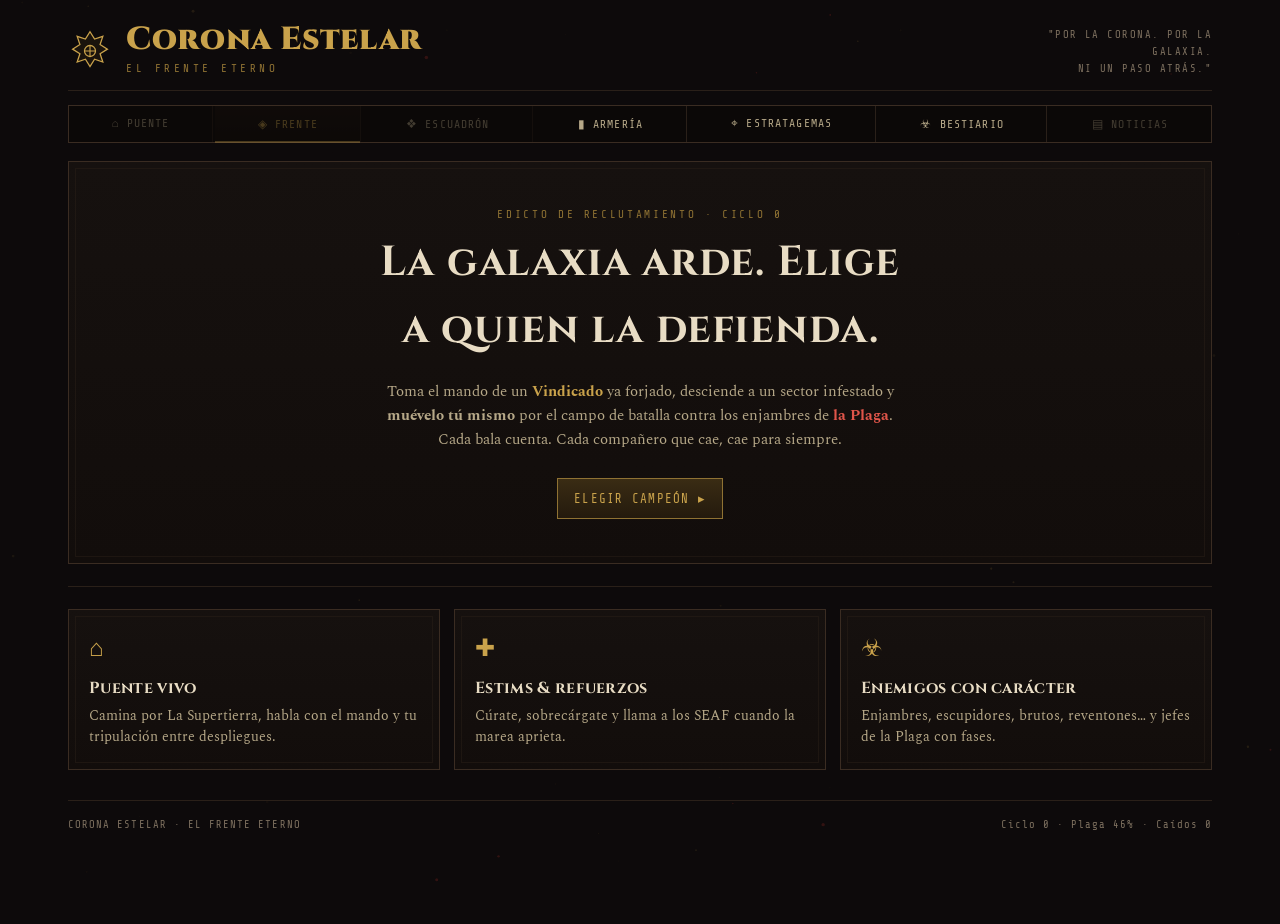
==== commit 67ac874c: "Update game, enlarge easter-egg dot, add password (bruno) - Refresh corona-estelar.html from the lat" ====
--- a/corona-estelar.html
+++ b/corona-estelar.html
@@ -342,7 +342,7 @@
 function missionsFor(id){ const all=["purga","defensa","asalto","sabotaje"]; let h=0; for(const ch of id)h=(h*31+ch.charCodeAt(0))>>>0; const start=h%all.length,out=[]; for(let i=0;i<3;i++)out.push(all[(start+i)%all.length]); return out; }
 
 /* ---------- Planetas de la galaxia ---------- */
-const ROMAN=["I","II","III","IV","V","VI","VII","VIII","IX","X","XI","XII","XIII","XIV","XV","XVI","XVII","XVIII","XIX","XX"];
+const ROMAN=["I","II","III","IV","V","VI","VII","VIII","IX","X","XI","XII","XIII","XIV","XV","XVI","XVII","XVIII","XIX","XX","XXI","XXII","XXIII","XXIV","XXV","XXVI","XXVII","XXVIII","XXIX","XXX"];
 const PLANETS=[
   {id:"velo",   nm:"El Velo Carmesí",   fac:"plaga",  biome:"velo"},
   {id:"osario", nm:"Osario de Vhal",    fac:"plaga",  biome:"osario"},
@@ -361,6 +361,15 @@
   {id:"prisma", nm:"Prisma de Nael",    fac:"coro",   biome:"cristal"},
   {id:"vigilia",nm:"La Vigilia",        fac:"coro",   biome:"vacio"},
   {id:"abismo", nm:"El Abismo Menor",   fac:"coro",   biome:"cristal"},
+  {id:"pantano",nm:"Cieno de Ghorr",    fac:"plaga",  biome:"selva"},
+  {id:"nido",   nm:"El Nido Rojo",      fac:"plaga",  biome:"velo"},
+  {id:"carne",  nm:"Fosa de Carne",     fac:"plaga",  biome:"osario"},
+  {id:"engrane",nm:"Cita del Engranaje",fac:"legion", biome:"forja"},
+  {id:"crisol", nm:"Crisol de Vorn",    fac:"legion", biome:"grieta"},
+  {id:"baluarte",nm:"Baluarte Gélido",  fac:"legion", biome:"tundra"},
+  {id:"eco",    nm:"El Eco Vacío",      fac:"coro",   biome:"vacio"},
+  {id:"halo",   nm:"Halo de Ish",       fac:"coro",   biome:"cristal"},
+  {id:"umbral", nm:"El Umbral Pálido",  fac:"coro",   biome:"vacio"},
   {id:"solmyr", nm:"Bastión de Solmyr", fac:"legion", biome:"trono"},
 ];
 const PLANET_BY_ID={}; PLANETS.forEach((p,i)=>{ p.co="SECTOR "+ROMAN[i]; PLANET_BY_ID[p.id]=p; });
@@ -374,8 +383,13 @@
   escudo:  {nm:"Búnker de Escudo",   ico:"⛨", col:"#4fd6b8", cost:150, cd:44, charges:2, desc:"Cúpula que te vuelve inmune al daño durante 6 s."},
   minas:   {nm:"Campo de Minas",     ico:"◈", col:"#d99a2b", cost:130, cd:34, charges:2, desc:"Siembra minas de proximidad a tu alrededor."},
   napalm:  {nm:"Lluvia de Fuego",    ico:"♨", col:"#ff8c3c", cost:180, cd:40, charges:2, desc:"Prende un área en llamas que abrasa a la Plaga que la pise."},
+  gatling: {nm:"Torreta Gatling",    ico:"⛭", col:"#e8b84b", cost:90,  cd:34, charges:2, desc:"Torreta de cadencia brutal: barre la zona a fuego rápido durante 16 s."},
+  gas:     {nm:"Bombardeo de Gas",   ico:"☣", col:"#9bd64f", cost:110, cd:36, charges:2, desc:"Nube de gas corrosivo: envenena y ralentiza a todo lo que entre durante 10 s."},
+  dron:    {nm:"Dron Guardián",      ico:"◇", col:"#4fd6b8", cost:160, cd:42, charges:2, desc:"Un dron de combate te escolta 18 s y dispara solo a lo que se acerque."},
+  railcannon:{nm:"Cañón de Riel",    ico:"➹", col:"#7fd0ff", cost:200, cd:46, charges:2, desc:"Marca al enemigo más letal (o al jefe) y lo perfora con un rayo orbital devastador."},
+  eagle:   {nm:"Águila 500kg",       ico:"✹", col:"#ff8c3c", cost:220, cd:44, charges:2, desc:"Llama a un caza Águila: suelta una bomba de 500kg que arrasa un área enorme."},
 };
-const STRAT_ORDER=["torreta","resupply","orbital","escudo","minas","napalm"];
+const STRAT_ORDER=["torreta","gatling","resupply","orbital","eagle","railcannon","escudo","minas","napalm","gas","dron"];
 
 /* ---------- Subobjetivos opcionales ---------- */
 const SUBOBJS={
@@ -412,11 +426,11 @@
 
 /* ---------- Niveles de dificultad ---------- */
 const DIFFS=[
-  {nm:"Recluta",  ico:"○", cnt:.6, hp:.7, dmg:.58, boss:.7, rew:.8,  desc:"Para foguearse. El enemigo apenas muerde."},
-  {nm:"Soldado",  ico:"◔", cnt:.8, hp:.86,dmg:.78, boss:.88,rew:1,   desc:"Un reto justo. Recomendado para empezar."},
-  {nm:"Vindicado",ico:"◑", cnt:1,  hp:1,  dmg:1,   boss:1,  rew:1.3, desc:"El frente real. Sin concesiones."},
-  {nm:"Élite",    ico:"◕", cnt:1.28,hp:1.2,dmg:1.2, boss:1.28,rew:1.7,desc:"Oleadas densas y golpes duros."},
-  {nm:"Infierno", ico:"●", cnt:1.55,hp:1.45,dmg:1.4,boss:1.55,rew:2.2,desc:"Solo para leyendas. No se esperan supervivientes."},
+  {nm:"Recluta",  ico:"○", cnt:.68, hp:.78, dmg:.66, boss:.78, rew:.8,  desc:"Para foguearse. El enemigo muerde, pero poco."},
+  {nm:"Soldado",  ico:"◔", cnt:.92, hp:.95, dmg:.9,  boss:.98, rew:1,   desc:"Un reto justo. Recomendado para empezar."},
+  {nm:"Vindicado",ico:"◑", cnt:1.15,hp:1.12,dmg:1.15,boss:1.15,rew:1.35,desc:"El frente real. Sin concesiones."},
+  {nm:"Élite",    ico:"◕", cnt:1.45,hp:1.34,dmg:1.36,boss:1.45,rew:1.8, desc:"Oleadas densas y golpes que duelen de verdad."},
+  {nm:"Infierno", ico:"●", cnt:1.8, hp:1.65,dmg:1.62,boss:1.8, rew:2.4, desc:"Solo para leyendas. No se esperan supervivientes."},
 ];
 function curDiff(){ return DIFFS[Math.max(0,Math.min(DIFFS.length-1, (GAME.difficulty==null?1:GAME.difficulty)))]; }
 
@@ -505,8 +519,31 @@
     glory:0, rank:"Recluta", medals:[], squad:makeSquad(3), missionsDone:0, kills:0, bosses:0, alive:true,
     level:1, xp:0, attrs:{...(BASE_ATTR[baseKey]||BASE_ATTR.centinela)}, points:0, senda:null };
 }
-const RANKS=[[0,"Recluta"],[4,"Soldado del Trono"],[9,"Vindicado"],[16,"Portador de la Llama"],[26,"Paladín de la Corona"],[40,"Mano del Trono"]];
-function rankFor(g){let r="Recluta";for(const[t,n]of RANKS)if(g>=t)r=n;return r;}
+/* Escala de rangos estilo Helldivers: se sube con Gloria y da un título de honor */
+const RANKS=[
+  [0,"Recluta","○"],
+  [10,"Cadete del Trono","◔"],
+  [25,"Soldado Raso","◔"],
+  [45,"Sargento","◑"],
+  [70,"Sargento Mayor","◑"],
+  [100,"Jefe de Escuadra","◕"],
+  [140,"Jefe Supremo","◕"],
+  [190,"Capitán de la Muerte","☠"],
+  [250,"Mariscal de Campo","✠"],
+  [330,"Coronel de Hierro","✠"],
+  [430,"Brigadier del Trono","✦"],
+  [560,"Comandante Estelar","✦"],
+  [720,"Almirante Calavera","☠"],
+  [920,"Almirante de Flota","✷"],
+  [1160,"Mariscal Estelar","✷"],
+  [1450,"Portador de la Llama","♛"],
+  [1800,"Mano del Trono","♛"],
+  [2300,"Leyenda de Solmyr","★"],
+];
+function rankFor(g){let r=RANKS[0][1];for(const[t,n]of RANKS)if(g>=t)r=n;return r;}
+function rankInfo(g){ g=g||0; let i=0; for(let k=0;k<RANKS.length;k++){ if(g>=RANKS[k][0])i=k; } const cur=RANKS[i], nxt=RANKS[i+1]||null;
+  const base=cur[0], top=nxt?nxt[0]:base; const prog=nxt?Math.max(0,Math.min(1,(g-base)/(top-base))):1;
+  return {idx:i, name:cur[1], ico:cur[2]||"○", next:nxt?nxt[1]:null, need:nxt?top-g:0, prog}; }
 
 /* ---------- Sistema de rol (D&D): atributos, nivel y sendas ---------- */
 const ATTRS=[["fue","Fuerza","+% daño"],["des","Destreza","+% velocidad"],["con","Constitución","+ Vida"],["vol","Voluntad","+ recarga y estims"],["pun","Puntería","+ crítico y precisión"]];
@@ -706,10 +743,12 @@
     <div class="eyebrow">Expediente del Vindicado</div><h2 class="title">${esc(c.name)}</h2>
     <p class="lede">${b.nm} · ${b.tag}</p><hr class="rule">
     <div class="grid g2">
-      ${(function(){ ensureRPG(c); const d=rpgDerived(c), xn=xpNext(c.level); return `<div class="card pad">
-        <div style="display:flex;justify-content:space-between;align-items:baseline"><div class="label">Nivel ${c.level} · ${c.rank}</div><div class="label">Gloria ${c.glory}</div></div>
+      ${(function(){ ensureRPG(c); const d=rpgDerived(c), xn=xpNext(c.level), ri=rankInfo(c.glory); return `<div class="card pad">
+        <div style="display:flex;justify-content:space-between;align-items:baseline"><div class="label">Nivel ${c.level}</div><div class="label">Gloria ${c.glory}</div></div>
         <div class="bar" style="height:9px;margin-top:6px"><i style="display:block;height:100%;background:linear-gradient(90deg,var(--gold-dim),var(--gold));width:${Math.min(100,Math.round(c.xp/xn*100))}%"></i></div>
         <div class="label" style="margin-top:4px">Experiencia ${c.xp} / ${xn}</div>
+        <div style="display:flex;justify-content:space-between;align-items:baseline;margin-top:14px"><div class="label" style="color:var(--crimson-lit)">${ri.ico} Rango · ${esc(ri.name)}</div><div class="label">${ri.next?`${ri.need} gloria → ${esc(ri.next)}`:'RANGO MÁXIMO'}</div></div>
+        <div class="bar" style="height:9px;margin-top:6px"><i style="display:block;height:100%;background:linear-gradient(90deg,var(--crimson),var(--crimson-lit));width:${Math.round(ri.prog*100)}%"></i></div>
         <div class="label" style="margin:16px 0 8px">Atributos ${c.points>0?`· <span class="gold">${c.points} punto(s) por repartir</span>`:''}</div>
         ${ATTRS.map(([k,nm,eff])=>{const v=c.attrs[k],m=amod(v);return `<div style="display:flex;justify-content:space-between;align-items:center;padding:7px 0;border-bottom:1px solid var(--line-soft)">
           <div><span class="mono" style="letter-spacing:.06em;color:var(--parch)">${nm}</span> <span class="label" style="text-transform:none;letter-spacing:.04em">${eff}</span></div>
@@ -910,6 +949,7 @@
   let biome, props, ambient;
   let missionType, objective, nests, terminals, missionTimer, bossKilled;
   let fac, bossDef, roster, strat, turrets, mines, fires, orbitals, samples, deposits, subObj, shieldT, reqEarned;
+  let gasClouds, drones, beams;
   let diff, edmgMul, risky, seafDropCd, dropships, vindCd;
 
   function reset(sec){
@@ -936,6 +976,7 @@
       slot:i,slots:nsq,barkCd:rr(4,10),supportCd:rr(6,12),stimCd:0,stims:2}));
     enemies=[];pbullets=[];ebullets=[];particles=[];pickups=[];floats=[];
     turrets=[];mines=[];fires=[];orbitals=[];samples=[];deposits=[];shieldT=0;reqEarned=0;
+    gasClouds=[];drones=[];beams=[];
     fac = sec.fac || planetMeta(sec.id).fac || "plaga";
     bossDef = BOSSES[FACTIONS[fac].boss] || BOSSES.reina;
     roster = rosterOf(fac); if(!roster.length) roster=rosterOf("plaga");
@@ -1164,19 +1205,35 @@
   function deployStratagem(key){
     const tx=clamp(player.x+aim.x*300,60,W-60), ty=clamp(player.y+aim.y*300,60,H-60);
     if(key==="torreta"){ const x=clamp(player.x+aim.x*72,30,W-30),y=clamp(player.y+aim.y*72,30,H-30); boom(x,y,30,"#c9a24b"); turrets.push({x,y,life:22,fireCd:.5}); radio("MANDO","Torreta centinela desplegada.","#c9a24b"); toast("TORRETA"); }
+    else if(key==="gatling"){ const x=clamp(player.x+aim.x*72,30,W-30),y=clamp(player.y+aim.y*72,30,H-30); boom(x,y,34,"#e8b84b"); turrets.push({x,y,life:16,fireCd:.4,gat:true}); radio("MANDO","Torreta Gatling en línea. ¡A cubierto!","#e8b84b"); toast("TORRETA GATLING"); }
+    else if(key==="gas"){ gasClouds.push({x:tx,y:ty,r:96,life:10}); boom(tx,ty,60,"#9bd64f"); radio("MANDO","Gas corrosivo desplegado. No respiréis eso.","#9bd64f"); toast("BOMBARDEO DE GAS"); }
+    else if(key==="dron"){ drones.push({x:player.x,y:player.y-30,ang:0,life:18,fireCd:.3}); floatText(player.x,player.y-22,"DRON","#4fd6b8"); radio("MANDO","Dron guardián enlazado a tu señal.","#4fd6b8"); toast("DRON GUARDIÁN"); }
+    else if(key==="railcannon"){ let tgt=null; if(bossActive&&boss){tgt=boss;} else { let best=-1; for(const e of enemies){ if(e.hp>0 && e.hp>best){best=e.hp;tgt=e;} } }
+      if(tgt){ beams.push({x1:player.x,y1:player.y-8,x2:tgt.x,y2:tgt.y,life:.35}); boom(tgt.x,tgt.y,54,"#7fd0ff"); if(tgt===boss){ damageBoss(560); } else { splashDamage(tgt.x,tgt.y,64,640,1); } radio("MANDO","Cañón de riel: blanco perforado.","#7fd0ff"); toast("CAÑÓN DE RIEL"); }
+      else { toast("SIN BLANCO"); } }
+    else if(key==="eagle"){ orbitals.push({x:tx,y:ty,t:1.1,big:true}); boom(tx,ty,26,"#ff8c3c"); radio("MANDO","¡Águila-1 en aproximación! Bomba de 500kg soltada.","#ff8c3c"); toast("ÁGUILA 500KG"); }
     else if(key==="resupply"){ for(const w of player.weapons)w.ammo=WEAPONS[w.key].mag; stims.combate=Math.min(9,(stims.combate||0)+1); floatText(player.x,player.y-22,"REABASTECIDO","#7fb069"); radio("MANDO","Cápsula de suministros en tierra.","#7fb069"); toast("REABASTECIMIENTO"); }
     else if(key==="orbital"){ orbitals.push({x:tx,y:ty,t:1.4}); boom(tx,ty,20,"#e0554a"); radio("MANDO","¡Orbital entrante! Despejad la zona.","#e0554a"); toast("BOMBARDEO ORBITAL"); }
     else if(key==="escudo"){ shieldT=6; floatText(player.x,player.y-22,"ESCUDO","#4fd6b8"); radio("MANDO","Búnker de escudo activo.","#4fd6b8"); toast("ESCUDO"); }
     else if(key==="minas"){ for(let i=0;i<7;i++){ const a=rr(0,6.28),d=rr(42,124); mines.push({x:clamp(player.x+Math.cos(a)*d,20,W-20),y:clamp(player.y+Math.sin(a)*d,20,H-20),armT:.6}); } radio("MANDO","Campo de minas sembrado.","#d99a2b"); toast("MINAS"); }
     else if(key==="napalm"){ fires.push({x:tx,y:ty,r:94,life:8}); boom(tx,ty,94,"#ff8c3c"); radio("MANDO","¡Lluvia de fuego!","#ff8c3c"); toast("LLUVIA DE FUEGO"); }
   }
-  function turretShoot(t,target){ const a=Math.atan2(target.y-t.y,target.x-t.x)+rr(-.05,.05); pbullets.push({x:t.x+Math.cos(a)*14,y:t.y+Math.sin(a)*14,vx:Math.cos(a)*820,vy:Math.sin(a)*820,life:.9,r:3,dmg:16,col:"#ffe6a3"}); }
+  function turretShoot(t,target){ const spr=t.gat?rr(-.11,.11):rr(-.05,.05); const a=Math.atan2(target.y-t.y,target.x-t.x)+spr; pbullets.push({x:t.x+Math.cos(a)*14,y:t.y+Math.sin(a)*14,vx:Math.cos(a)*840,vy:Math.sin(a)*840,life:.9,r:3,dmg:t.gat?11:16,col:t.gat?"#ffd24b":"#ffe6a3"}); }
   function updateStratagems(dt){
     if(shieldT>0)shieldT-=dt;
     if(strat)for(const st of strat){ if(st.cd>0)st.cd-=dt; }
     // torretas
-    if(turrets)for(const t of turrets){ t.life-=dt; t.fireCd-=dt; const tg=nearestEnemy(t.x,t.y,560); if(tg&&t.fireCd<=0){ turretShoot(t,tg); t.fireCd=.28; } }
+    if(turrets)for(const t of turrets){ t.life-=dt; t.fireCd-=dt; const tg=nearestEnemy(t.x,t.y,t.gat?620:560); if(tg&&t.fireCd<=0){ turretShoot(t,tg); t.fireCd=t.gat?.09:.28; } }
     if(turrets)turrets=turrets.filter(t=>t.life>0);
+    // nubes de gas: DoT + ralentización
+    if(gasClouds)for(const g of gasClouds){ g.life-=dt; for(const e of enemies){ if(e.hp>0&&dist(g.x,g.y,e.x,e.y)<g.r+e.r){ e.hp-=22*dt; e.hit=.05; e.slowT=Math.max(e.slowT||0,.4); if(e.hp<=0)killEnemy(e); } } if(bossActive&&boss&&dist(g.x,g.y,boss.x,boss.y)<g.r+boss.r)damageBoss(16*dt); if(nests)for(const n of nests){ if(n.hp>0&&dist(g.x,g.y,n.x,n.y)<g.r+n.r)damageNest(n,16*dt); } }
+    if(gasClouds)gasClouds=gasClouds.filter(g=>g.life>0);
+    // dron guardián: escolta al jugador y dispara
+    if(drones)for(const d of drones){ d.life-=dt; d.fireCd-=dt; d.ang+=dt*1.6; const ox=player.x+Math.cos(d.ang)*46, oy=player.y+Math.sin(d.ang)*46-6; d.x+=(ox-d.x)*Math.min(1,dt*6); d.y+=(oy-d.y)*Math.min(1,dt*6); const tg=nearestEnemy(d.x,d.y,420); if(tg&&d.fireCd<=0){ const a=Math.atan2(tg.y-d.y,tg.x-d.x)+rr(-.04,.04); pbullets.push({x:d.x,y:d.y,vx:Math.cos(a)*900,vy:Math.sin(a)*900,life:.7,r:3,dmg:14,col:"#7fe6d2"}); d.fireCd=.16; } }
+    if(drones)drones=drones.filter(d=>d.life>0);
+    // rayos del cañón de riel (visual)
+    if(beams)for(const bm of beams){ bm.life-=dt; }
+    if(beams)beams=beams.filter(bm=>bm.life>0);
     // minas
     if(mines)for(const mn of mines){ if(mn.armT>0){mn.armT-=dt;continue;} let hit=null; for(const e of enemies){ if(e.hp>0&&dist(mn.x,mn.y,e.x,e.y)<26+e.r){hit=e;break;} } if(hit){ mn.dead=true; boom(mn.x,mn.y,80,"#d99a2b"); splashDamage(mn.x,mn.y,88,64,1); } }
     if(mines)mines=mines.filter(m=>!m.dead);
@@ -1184,7 +1241,7 @@
     if(fires)for(const f of fires){ f.life-=dt; for(const e of enemies){ if(e.hp>0&&dist(f.x,f.y,e.x,e.y)<f.r+e.r){ e.hp-=36*dt; e.hit=.05; if(e.hp<=0)killEnemy(e); } } if(bossActive&&boss&&dist(f.x,f.y,boss.x,boss.y)<f.r+boss.r)damageBoss(30*dt); if(nests)for(const n of nests){ if(n.hp>0&&dist(f.x,f.y,n.x,n.y)<f.r+n.r)damageNest(n,26*dt); } }
     if(fires)fires=fires.filter(f=>f.life>0);
     // orbital
-    if(orbitals)for(const o of orbitals){ o.t-=dt; if(o.t<=0){ o.dead=true; boom(o.x,o.y,150,"#ffb066"); splashDamage(o.x,o.y,150,200,1); if(bossActive&&boss&&dist(o.x,o.y,boss.x,boss.y)<170)damageBoss(240); } }
+    if(orbitals)for(const o of orbitals){ o.t-=dt; if(o.t<=0){ o.dead=true; const R=o.big?250:150, D=o.big?420:200, bd=o.big?520:240; boom(o.x,o.y,R,"#ffb066"); splashDamage(o.x,o.y,R,D,1); if(o.big){shake=Math.max(shake,14);} if(bossActive&&boss&&dist(o.x,o.y,boss.x,boss.y)<R+20)damageBoss(bd); } }
     if(orbitals)orbitals=orbitals.filter(o=>!o.dead);
   }
   /* ---------- radio / mensajes ---------- */
@@ -1413,21 +1470,23 @@
     if(e.hp<=0)return;
     const def=ENEMIES[e.type];
     if(e.hit>0)e.hit-=dt;
+    if(e.slowT>0)e.slowT-=dt;
+    const spd = def.speed*(e.slowT>0?.5:1);
     const objT=(missionType==="defensa" && objective && objective.hp>0 && def.behavior==="chase");
     const tx=objT?objective.x:player.x, ty=objT?objective.y:player.y;
     const d=dist(e.x,e.y,tx,ty);
     let dx=tx-e.x, dy=ty-e.y, m=Math.hypot(dx,dy)||1; dx/=m;dy/=m;
     if(def.behavior==="chase"){
-      e.x+=dx*def.speed*dt; e.y+=dy*def.speed*dt;
+      e.x+=dx*spd*dt; e.y+=dy*spd*dt;
       if(objT){ if(d<e.r+objective.r+2){ objective.hp-=def.dmg*(edmgMul||1)*dt*3; objective.hit=.1; e.x-=dx*12*dt; e.y-=dy*12*dt; } }
       else if(d<e.r+player.r+2){ if(player.iframe<=0)hurtPlayer(def.dmg*(edmgMul||1)*dt*1.9); if(GAME.character.base==="coloso"){ e.x-=dx*60*dt;e.y-=dy*60*dt; } }
     } else if(def.behavior==="ranged"){
-      if(d>def.range){ e.x+=dx*def.speed*dt; e.y+=dy*def.speed*dt; }
-      else if(d<def.range*.6){ e.x-=dx*def.speed*dt; e.y-=dy*def.speed*dt; }
+      if(d>def.range){ e.x+=dx*spd*dt; e.y+=dy*spd*dt; }
+      else if(d<def.range*.6){ e.x-=dx*spd*dt; e.y-=dy*spd*dt; }
       e.fireCd-=dt; if(e.fireCd<=0 && d<def.range*1.2){ enemyShoot(e,dx,dy,def); e.fireCd=def.fireCd; }
     } else if(def.behavior==="kite"){
-      if(d>def.range){ e.x+=dx*def.speed*dt; e.y+=dy*def.speed*dt; }
-      else if(d<def.range*.7){ e.x-=dx*def.speed*.8*dt; e.y-=dy*def.speed*.8*dt; }
+      if(d>def.range){ e.x+=dx*spd*dt; e.y+=dy*spd*dt; }
+      else if(d<def.range*.7){ e.x-=dx*spd*.8*dt; e.y-=dy*spd*.8*dt; }
       e.fireCd-=dt; if(e.fireCd<=0 && d<def.range*1.3){ for(let i=0;i<(def.burst||1);i++)setTimeout(()=>{ if(e.hp>0)enemyShoot(e,(player.x-e.x),(player.y-e.y),def);},i*110); e.fireCd=def.fireCd; }
     }
     // separación simple entre enemigos
@@ -1505,7 +1564,9 @@
     s.ctl=clamp(s.ctl+gain); GAME.war.plaga=clamp(GAME.war.plaga-6); c.glory+=Math.round((Math.round(gain/3)+5)*rew);
     // recompensa en Réditos (escalada por dificultad)
     const req=Math.round(reqReward(missionType, subDone)*rew); GAME.req=(GAME.req||0)+req; reqEarned=req;
-    updateSectorStatus(s); c.rank=rankFor(c.glory); awardMedals();
+    const prevRank=c.rank; updateSectorStatus(s); c.rank=rankFor(c.glory); awardMedals();
+    const promoted = c.rank!==prevRank;
+    if(promoted){ const ri=rankInfo(c.glory); GAME.news.unshift({kind:"decree",src:"ALTO MANDO · ASCENSO",time:`CICLO ${GAME.war.missions}`,hl:`${c.name} asciende a ${c.rank}`,bd:`Por servicio ejemplar a la Corona, el frente reconoce un nuevo ${ri.ico} ${c.rank}.`}); }
     const body = missionType==="defensa"?`${c.name} sostuvo el Reactor de la Corona hasta la evacuación.`
       : missionType==="asalto"?`${c.name} arrasó los nidos de ${F.nm} en ${s.nm}.`
       : missionType==="sabotaje"?`${c.name} colapsó la red de ${F.nm} desde dentro.`
@@ -1519,7 +1580,7 @@
     const leveled=gainXP(c,mxp);
     if(leveled){ GAME.news.unshift({kind:"win",src:"REGISTRO DEL TRONO",time:`CICLO ${GAME.war.missions}`,hl:`${c.name} asciende a Nivel ${c.level}`,bd:`Nuevo nivel alcanzado. ${c.points} punto(s) de atributo por repartir en la ficha del Escuadrón.`}); }
     galaxyTick(); recomputeLiberation();
-    outcome={win:true,gain,s,title:`${M.nm.toUpperCase()} LOGRADO`,body,req,subDone,mxp,leveled,level:c.level}; save(); showOverlay();
+    outcome={win:true,gain,s,title:`${M.nm.toUpperCase()} LOGRADO`,body,req,subDone,mxp,leveled,level:c.level,promoted,rank:c.rank}; save(); showOverlay();
   }
   function defeat(reason){
     if(state==="over")return;
@@ -1541,6 +1602,7 @@
         <h2>VICTORIA</h2>
         <p>${outcome.body||""} Control al <b class="gold">${s.ctl}%</b> · <b class="plague">+${outcome.req||0} ◈</b> · <b class="gold">+${outcome.mxp||0} XP</b>${outcome.subDone?' · <b class="plague">Extra ✓</b>':''}.</p>
         ${outcome.leveled?`<p style="color:var(--gold);font-family:var(--display);font-weight:700">▲ ¡NIVEL ${outcome.level}! ${GAME.character.points} punto(s) de atributo para repartir en la ficha.</p>`:''}
+        ${outcome.promoted?`<p style="color:var(--crimson-lit);font-family:var(--display);font-weight:700">✠ ASCENSO · ahora eres <b>${esc(outcome.rank)}</b></p>`:''}
         <div class="btnrow" style="justify-content:center"><button class="btn" onclick="Arena.exit('personaje')">Ver ficha ▸</button><button class="btn primary" onclick="Arena.exit('hub')">Volver al puente ▸</button></div></div>`
      : `<div><div class="eyebrow" style="color:var(--crimson)">La lista de honor se alarga</div>
         <h2>${outcome.reason?"MISIÓN FALLIDA":"HÉROE CAÍDO"}</h2>
@@ -1673,19 +1735,28 @@
     // fuego (napalm)
     if(fires)for(const f of fires){ ctx.save();ctx.globalAlpha=Math.min(.45,f.life*.14);ctx.fillStyle="#ff8c3c";ctx.beginPath();ctx.arc(f.x,f.y,f.r,0,6.28);ctx.fill();ctx.globalAlpha=1;
       if(!REDUCE)for(let i=0;i<8;i++){const a=rr(0,6.28),d=rr(0,f.r);ctx.fillStyle=Math.random()<.5?"#ffb066":"#ff6a2a";ctx.beginPath();ctx.arc(f.x+Math.cos(a)*d,f.y+Math.sin(a)*d,rr(2,5),0,6.28);ctx.fill();} ctx.restore(); }
-    // baliza orbital
-    if(orbitals)for(const o of orbitals){ ctx.save();ctx.strokeStyle="#e0554a";ctx.lineWidth=2;ctx.globalAlpha=.5+(REDUCE?0:Math.abs(Math.sin(T*20))*.4);
-      ctx.beginPath();ctx.arc(o.x,o.y,54*(o.t/1.4),0,6.28);ctx.stroke();
+    // baliza orbital (roja) / águila 500kg (naranja, radio mayor)
+    if(orbitals)for(const o of orbitals){ const col=o.big?"#ff8c3c":"#e0554a", rad=o.big?96:54, t0=o.big?1.1:1.4; ctx.save();ctx.strokeStyle=col;ctx.lineWidth=o.big?3:2;ctx.globalAlpha=.5+(REDUCE?0:Math.abs(Math.sin(T*20))*.4);
+      ctx.beginPath();ctx.arc(o.x,o.y,rad*(o.t/t0),0,6.28);ctx.stroke();
       ctx.beginPath();ctx.moveTo(o.x-16,o.y);ctx.lineTo(o.x+16,o.y);ctx.moveTo(o.x,o.y-16);ctx.lineTo(o.x,o.y+16);ctx.stroke();ctx.globalAlpha=1;ctx.restore(); }
+    // nubes de gas
+    if(gasClouds)for(const g of gasClouds){ ctx.save(); ctx.globalAlpha=Math.min(.4,g.life*.06); ctx.fillStyle="#9bd64f"; ctx.beginPath();ctx.arc(g.x,g.y,g.r,0,6.28);ctx.fill();
+      if(!REDUCE)for(let i=0;i<10;i++){const a=rr(0,6.28),d=rr(0,g.r);ctx.globalAlpha=Math.min(.5,g.life*.05);ctx.fillStyle=Math.random()<.5?"#b6e86a":"#7fb83c";ctx.beginPath();ctx.arc(g.x+Math.cos(a)*d,g.y+Math.sin(a)*d,rr(4,10),0,6.28);ctx.fill();} ctx.globalAlpha=1; ctx.restore(); }
+    // rayo del cañón de riel
+    if(beams)for(const bm of beams){ ctx.save(); ctx.globalAlpha=Math.max(0,bm.life/0.35); ctx.strokeStyle="#7fd0ff"; ctx.lineWidth=5; ctx.shadowColor="#7fd0ff"; ctx.shadowBlur=12; ctx.beginPath();ctx.moveTo(bm.x1,bm.y1);ctx.lineTo(bm.x2,bm.y2);ctx.stroke(); ctx.lineWidth=1.5;ctx.strokeStyle="#eaffff";ctx.beginPath();ctx.moveTo(bm.x1,bm.y1);ctx.lineTo(bm.x2,bm.y2);ctx.stroke(); ctx.globalAlpha=1;ctx.shadowBlur=0; ctx.restore(); }
+    // drones guardianes
+    if(drones)for(const d of drones){ ctx.save();ctx.translate(d.x,d.y); ctx.globalAlpha=.25;ctx.fillStyle="#4fd6b8";ctx.beginPath();ctx.arc(0,0,10,0,6.28);ctx.fill();ctx.globalAlpha=1;
+      ctx.fillStyle="#153a34";ctx.strokeStyle="#4fd6b8";ctx.lineWidth=1.5;ctx.beginPath();ctx.moveTo(0,-6);ctx.lineTo(6,0);ctx.lineTo(0,6);ctx.lineTo(-6,0);ctx.closePath();ctx.fill();ctx.stroke();
+      ctx.fillStyle="#7fe6d2";ctx.beginPath();ctx.arc(0,0,2,0,6.28);ctx.fill(); ctx.restore(); }
     // minas
     if(mines)for(const mn of mines){ ctx.fillStyle=mn.armT>0?"#6a5a2a":"#d99a2b";ctx.beginPath();ctx.arc(mn.x,mn.y,5,0,6.28);ctx.fill();ctx.strokeStyle="#0b0807";ctx.lineWidth=1;ctx.stroke(); if(mn.armT<=0){ctx.fillStyle="#e0554a";ctx.beginPath();ctx.arc(mn.x,mn.y,1.7,0,6.28);ctx.fill();} }
     // torretas
-    if(turrets)for(const tt of turrets){ ctx.save();ctx.translate(tt.x,tt.y);
-      ctx.fillStyle="rgba(201,162,75,.14)";ctx.beginPath();ctx.arc(0,0,14,0,6.28);ctx.fill();
-      ctx.fillStyle="#3a2c14";ctx.beginPath();ctx.arc(0,0,9,0,6.28);ctx.fill();ctx.strokeStyle="#c9a24b";ctx.lineWidth=2;ctx.stroke();
-      const tg=nearestEnemy(tt.x,tt.y,560); const a=tg?Math.atan2(tg.y-tt.y,tg.x-tt.x):0; ctx.rotate(a);
-      ctx.fillStyle="#c9a24b";ctx.fillRect(0,-2.5,16,5);ctx.restore();
-      const w=20; ctx.fillStyle="rgba(11,8,7,.7)";ctx.fillRect(tt.x-w/2,tt.y-18,w,3);ctx.fillStyle="#c9a24b";ctx.fillRect(tt.x-w/2,tt.y-18,w*(tt.life/22),3); }
+    if(turrets)for(const tt of turrets){ const tc=tt.gat?"#e8b84b":"#c9a24b", tlife=tt.gat?16:22; ctx.save();ctx.translate(tt.x,tt.y);
+      ctx.fillStyle=tt.gat?"rgba(232,184,75,.16)":"rgba(201,162,75,.14)";ctx.beginPath();ctx.arc(0,0,14,0,6.28);ctx.fill();
+      ctx.fillStyle=tt.gat?"#4a3a12":"#3a2c14";ctx.beginPath();ctx.arc(0,0,9,0,6.28);ctx.fill();ctx.strokeStyle=tc;ctx.lineWidth=2;ctx.stroke();
+      const tg=nearestEnemy(tt.x,tt.y,tt.gat?620:560); const a=tg?Math.atan2(tg.y-tt.y,tg.x-tt.x):0; ctx.rotate(a);
+      ctx.fillStyle=tc;ctx.fillRect(0,-2.5,tt.gat?18:16,5); if(tt.gat){ctx.fillRect(0,-4.5,13,2);ctx.fillRect(0,2.5,13,2);} ctx.restore();
+      const w=20; ctx.fillStyle="rgba(11,8,7,.7)";ctx.fillRect(tt.x-w/2,tt.y-18,w,3);ctx.fillStyle=tc;ctx.fillRect(tt.x-w/2,tt.y-18,w*(tt.life/tlife),3); }
   }
   function drawMarkers(){
     const targets=[];
@@ -2159,7 +2230,7 @@
     const secs=GAME.war.sectors, perRing=6;
     sectorsF=secs.map((s,i)=>{ const ring=Math.floor(i/perRing), idx=i%perRing;
       const af=(idx/perRing)*6.2832 + ring*0.62 + rng()*0.16;
-      const rf=Math.min(0.9, 0.4 + ring*0.25 + rng()*0.06);
+      const rf=Math.min(0.92, 0.3 + ring*0.15 + rng()*0.05);
       return {id:s.id, af, rf}; });
     // planetas decorativos
     planetsF=[]; for(let i=0;i<170;i++){ const af=rng()*6.2832, rf=Math.sqrt(rng())*0.98; planetsF.push({af,rf,sz:0.6+rng()*2.6,br:rng()<0.16}); }
